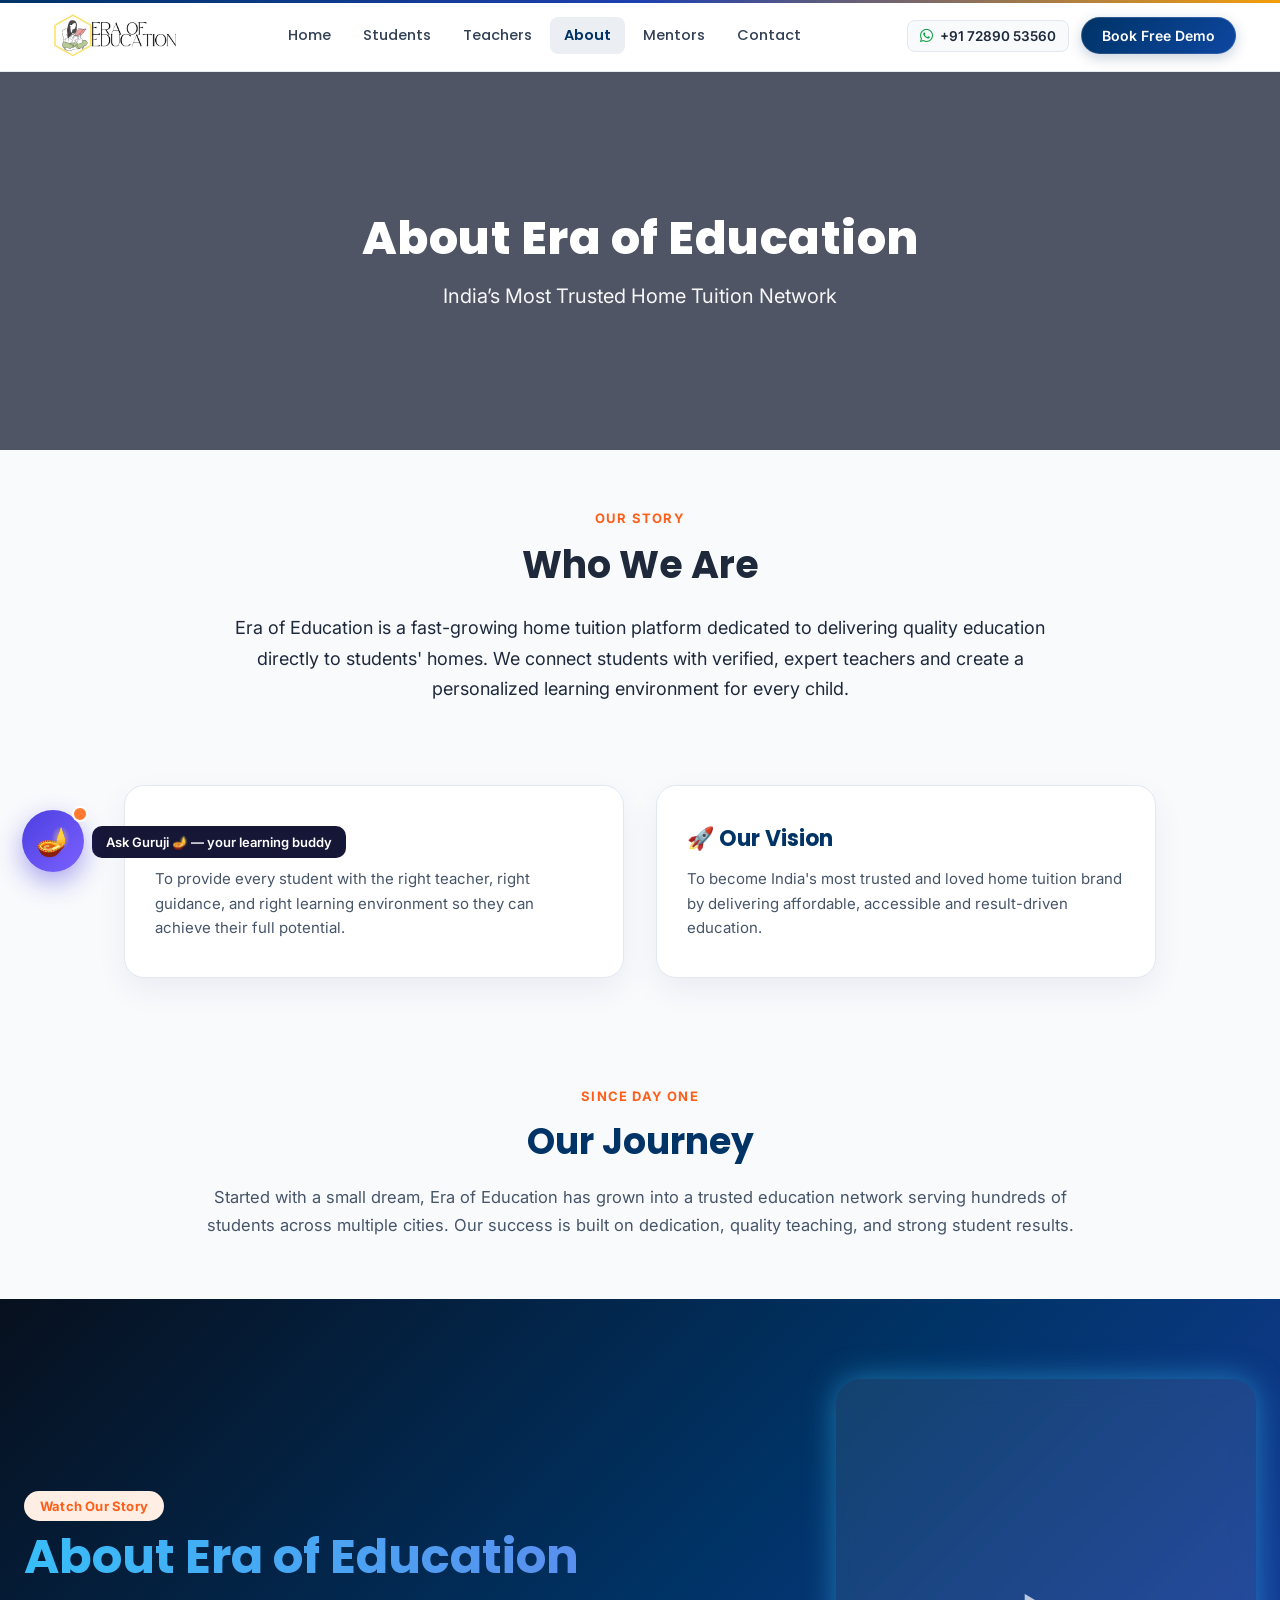
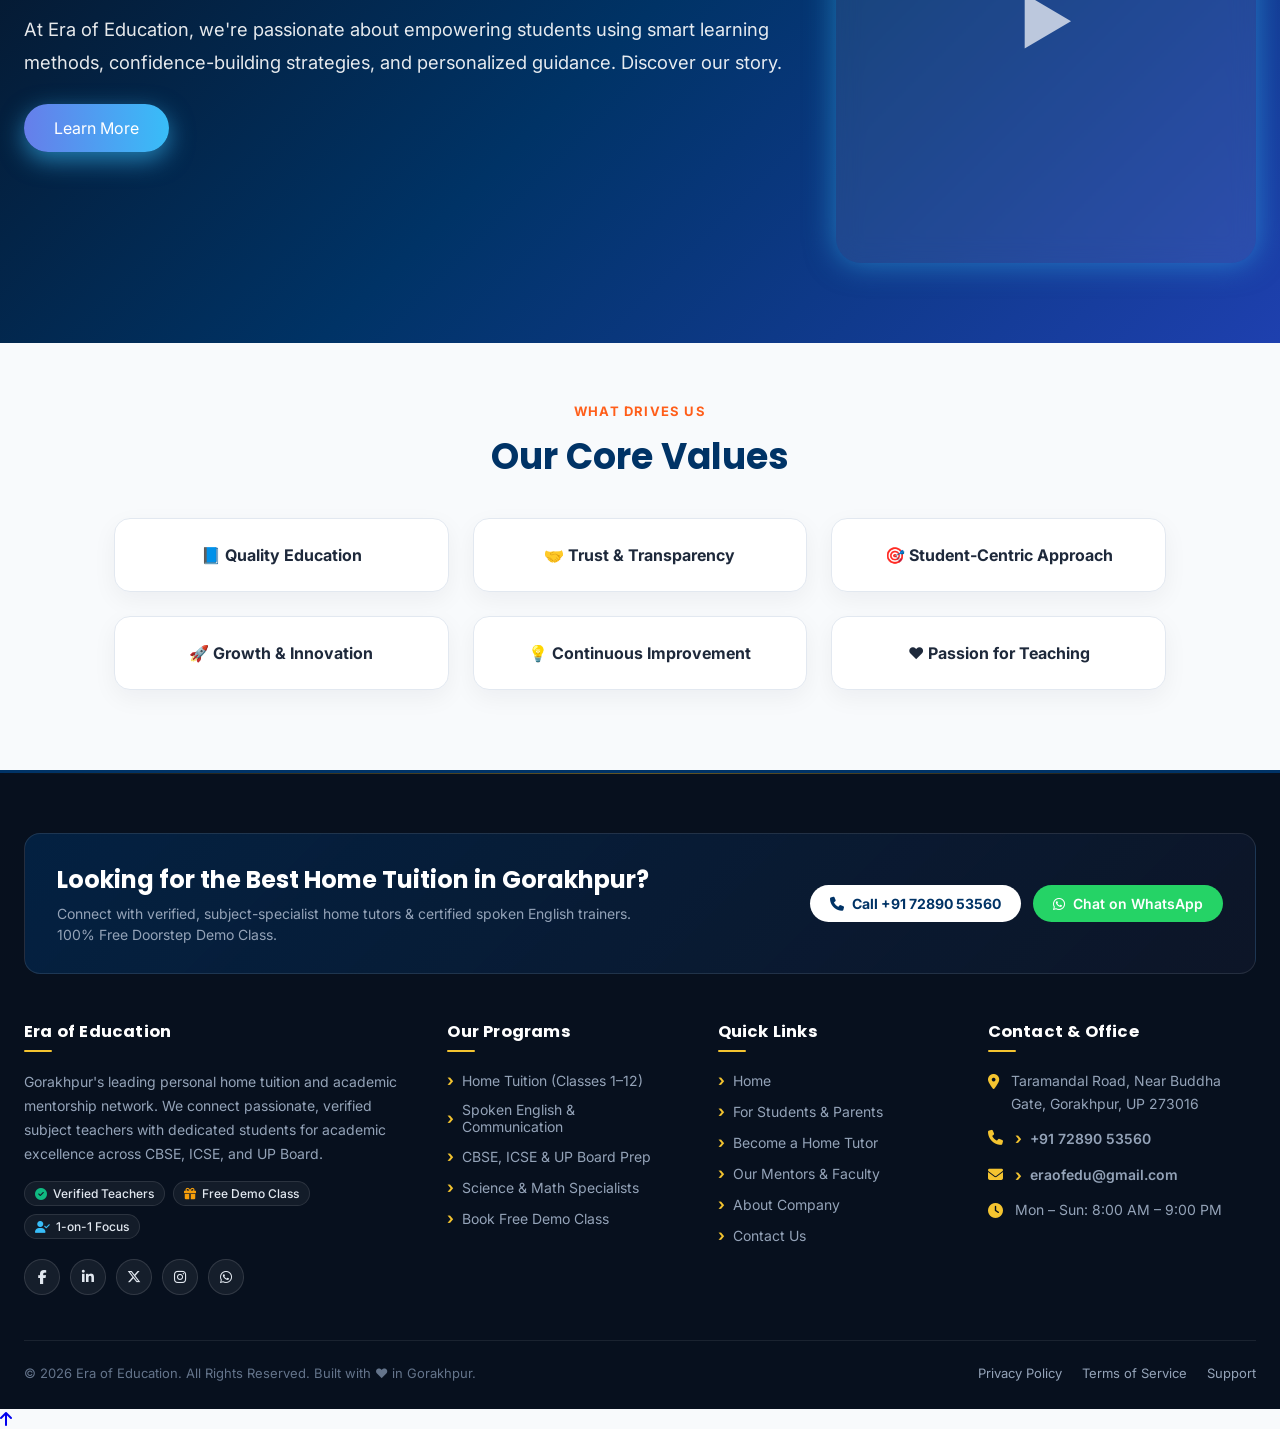
==== about.html @ 9896dee2 "Fix UI cache discrepancy between laptop and phone with version query cache-busters" ====
<!DOCTYPE html>
<html lang="en">
<head>
  <meta charset="UTF-8">
  <meta name="viewport" content="width=device-width, initial-scale=1.0">
  <title>About Us | Best Home Tuition, Spoken English & Mentors in Gorakhpur</title>
  <meta name="description" content="Learn about Era of Education in Gorakhpur. Dedicated to delivering the best 1-on-1 home tuition, certified Spoken English classes, and top academic mentors for CBSE, ICSE & UP Board.">
  <meta name="keywords" content="about era of education, best home tuition gorakhpur, spoken english mentors gorakhpur, akash sahani gorakhpur, best tutors and trainers gorakhpur, academic staff gorakhpur">
  <meta name="author" content="Era of Education">
  <meta name="robots" content="index, follow, max-image-preview:large, max-snippet:-1, max-video-preview:-1">
  <link rel="canonical" href="https://eraofeducation.in/about.html">

  <!-- Geo / Local SEO Tags -->
  <meta name="geo.region" content="IN-UP">
  <meta name="geo.placename" content="Gorakhpur">
  <meta name="geo.position" content="26.7438;83.3988">
  <meta name="ICBM" content="26.7438, 83.3988">

  <!-- Open Graph -->
  <meta property="og:type" content="article">
  <meta property="og:url" content="https://eraofeducation.in/about.html">
  <meta property="og:title" content="About Us | Best Home Tuition & Mentors in Gorakhpur">
  <meta property="og:description" content="Discover our journey, vision and mission to deliver quality home education and Spoken English in Gorakhpur.">
  <meta property="og:image" content="https://eraofeducation.in/images/Logo.PNG">
  <meta property="og:site_name" content="Era of Education">
  <meta property="og:locale" content="en_IN">

  <!-- Twitter Cards -->
  <meta name="twitter:card" content="summary_large_image">
  <meta name="twitter:title" content="About Us | Era of Education Gorakhpur">
  <meta name="twitter:description" content="Discover our journey, vision and mission to deliver quality home education and Spoken English in Gorakhpur.">
  <meta name="twitter:image" content="https://eraofeducation.in/images/Logo.PNG">

  <!-- Favicons for Google Search & All Browsers (Multiple-of-48px standard) -->
  <link rel="icon" type="image/png" sizes="48x48" href="https://eraofeducation.in/images/favicon-48x48.png">
  <link rel="icon" type="image/png" sizes="96x96" href="https://eraofeducation.in/images/favicon-96x96.png">
  <link rel="icon" type="image/png" sizes="144x144" href="https://eraofeducation.in/images/favicon-144x144.png">
  <link rel="icon" type="image/png" sizes="192x192" href="https://eraofeducation.in/images/favicon-192x192.png">
  <link rel="icon" type="image/png" sizes="512x512" href="https://eraofeducation.in/images/favicon-512x512.png">
  <link rel="icon" type="image/png" sizes="32x32" href="https://eraofeducation.in/images/favicon-32x32.png">
  <link rel="icon" type="image/png" sizes="16x16" href="https://eraofeducation.in/images/favicon-16x16.png">
  <link rel="shortcut icon" href="https://eraofeducation.in/favicon.ico">
  <link rel="apple-touch-icon" sizes="180x180" href="https://eraofeducation.in/images/apple-touch-icon.png">
  <link rel="manifest" href="site.webmanifest">

  <!-- Preconnect & Fonts -->
  <link rel="preconnect" href="https://fonts.googleapis.com">
  <link rel="preconnect" href="https://fonts.gstatic.com" crossorigin>
  <link href="https://fonts.googleapis.com/css2?family=Poppins:wght@400;600;700;800&family=Inter:wght@400;500;600;700&display=swap" rel="stylesheet">
  <link rel="stylesheet" href="css/theme.css?v=4.0">
  <link rel="stylesheet" href="css/about.css?v=4.0">
  <link rel="stylesheet" href="css/guruji.css?v=4.0">
  <link rel="stylesheet" href="https://cdnjs.cloudflare.com/ajax/libs/font-awesome/6.5.0/css/all.min.css">

  <!-- JSON-LD Structured Data -->
  <script type="application/ld+json">
  {
    "@context": "https://schema.org",
    "@type": "AboutPage",
    "name": "About Era of Education",
    "url": "https://eraofeducation.in/about.html",
    "description": "Learn about Era of Education, founded by Akash Sahani, providing trusted home tuition services in Gorakhpur.",
    "publisher": {
      "@type": "EducationalOrganization",
      "name": "Era of Education",
      "url": "https://eraofeducation.in/",
      "logo": "https://eraofeducation.in/images/Logo.PNG",
      "telephone": "+91-7289053560",
      "address": {
        "@type": "PostalAddress",
        "streetAddress": "Taramandal Road",
        "addressLocality": "Gorakhpur",
        "addressRegion": "Uttar Pradesh",
        "addressCountry": "IN"
      }
    },
    "breadcrumb": {
      "@type": "BreadcrumbList",
      "itemListElement": [
        {
          "@type": "ListItem",
          "position": 1,
          "name": "Home",
          "item": "https://eraofeducation.in/"
        },
        {
          "@type": "ListItem",
          "position": 2,
          "name": "About Us",
          "item": "https://eraofeducation.in/about.html"
        }
      ]
    }
  }
  </script>
</head>
<body>
<!-- NAVBAR -->
<header class="site-header" id="siteHeader">
  <div class="nav-container">
    <a href="index.html" class="logo" aria-label="Era of Education Home">
      <img src="images/Logo.PNG" alt="Era of Education Logo">
    </a>

    <nav class="nav-links" id="navLinks">
      <a href="index.html">Home</a>
      <a href="student.html">Students</a>
      <a href="teacher.html">Teachers</a>
      <a href="about.html" class="active">About</a>
      <a href="team.html">Mentors</a>
      <a href="contact.html">Contact</a>
      <div class="nav-mobile-action">
        <a href="demo.html" class="nav-mobile-cta">Book Free Demo</a>
        <a href="https://wa.me/917289053560" target="_blank" rel="noopener noreferrer" class="nav-mobile-wa">
          <i class="fa-brands fa-whatsapp"></i> WhatsApp Helpline
        </a>
      </div>
    </nav>

    <div class="nav-actions">
      <a href="https://wa.me/917289053560" target="_blank" rel="noopener noreferrer" class="nav-phone" title="WhatsApp Helpline Gorakhpur">
        <i class="fa-brands fa-whatsapp"></i>
        <span>+91 72890 53560</span>
      </a>
      <a href="demo.html" class="nav-cta">Book Free Demo</a>
      <button class="menu-toggle" id="menuToggle" aria-label="Toggle navigation menu">
        <span></span><span></span><span></span>
      </button>
    </div>
  </div>
</header>

<!-- HERO -->
<section class="about-hero">
  <div class="overlay">
    <h1>About Era of Education</h1>
    <p>India’s Most Trusted Home Tuition Network</p>
  </div>
</section>

<!-- INTRO -->
<section class="intro reveal">
  <span class="eyebrow center" style="display:block;">Our Story</span>
  <h2>Who We Are</h2>
  <p>
    Era of Education is a fast-growing home tuition platform dedicated to delivering
    quality education directly to students' homes. We connect students with verified,
    expert teachers and create a personalized learning environment for every child.
  </p>
</section>


<!-- MISSION VISION -->
<section class="mission-vision reveal">
  <div class="mv-box icon-card">
    <h3>🎯 Our Mission</h3>
    <p>
      To provide every student with the right teacher, right guidance, and right
      learning environment so they can achieve their full potential.
    </p>
  </div>

  <div class="mv-box icon-card reveal-delay-1">
    <h3>🚀 Our Vision</h3>
    <p>
      To become India's most trusted and loved home tuition brand by delivering
      affordable, accessible and result-driven education.
    </p>
  </div>
</section>

<!-- JOURNEY -->
<section class="journey reveal">
  <span class="eyebrow center" style="display:block;">Since Day One</span>
  <h2>Our Journey</h2>
  <p>
    Started with a small dream, Era of Education has grown into a trusted education
    network serving hundreds of students across multiple cities. Our success is built
    on dedication, quality teaching, and strong student results.
  </p>
</section>

<section class="premium-about reveal">
  <div class="premium-container">

    <div class="about-info">
      <span class="pill-badge pill-orange">Watch Our Story</span>
      <h2>About Era of Education</h2>
      <p>
        At Era of Education, we're passionate about empowering students using smart learning
        methods, confidence-building strategies, and personalized guidance. Discover our story.
      </p>
      <a href="contact.html" class="btn-primary" style="display:inline-block;text-decoration:none;text-align:center;">Learn More</a>
    </div>

    <div class="video-card">
      <div class="video-wrapper">
        <iframe 
          src="https://www.instagram.com/reel/DPoYZRxkk4v/embed"
          allowfullscreen 
          loading="lazy">
        </iframe>
      </div>
      <div class="play-overlay">▶</div>
    </div>

  </div>
</section>
<!-- VALUES -->
<section class="values reveal">
  <span class="eyebrow center" style="display:block;">What Drives Us</span>
  <h2>Our Core Values</h2>

  <div class="value-grid">
    <div class="value-card">📘 Quality Education</div>
    <div class="value-card">🤝 Trust & Transparency</div>
    <div class="value-card">🎯 Student-Centric Approach</div>
    <div class="value-card">🚀 Growth & Innovation</div>
    <div class="value-card">💡 Continuous Improvement</div>
    <div class="value-card">❤️ Passion for Teaching</div>
  </div>
</section>

<!-- Modern Executive Footer -->
<footer class="site-footer-modern">
  <div class="footer-container">
    
    <!-- Top Action Banner -->
    <div class="footer-cta-banner">
      <div class="footer-cta-text">
        <h3>Looking for the Best Home Tuition in Gorakhpur?</h3>
        <p>Connect with verified, subject-specialist home tutors & certified spoken English trainers. 100% Free Doorstep Demo Class.</p>
      </div>
      <div class="footer-cta-buttons">
        <a href="tel:+917289053560" class="footer-btn-call"><i class="fa-solid fa-phone"></i> Call +91 72890 53560</a>
        <a href="https://wa.me/917289053560" target="_blank" rel="noopener noreferrer" class="footer-btn-wa"><i class="fa-brands fa-whatsapp"></i> Chat on WhatsApp</a>
      </div>
    </div>

    <!-- 4-Column Main Grid -->
    <div class="footer-main-grid">
      <!-- Col 1: About Era of Education -->
      <div class="footer-col footer-about">
        <h4>Era of Education</h4>
        <p>
          Gorakhpur's leading personal home tuition and academic mentorship network. We connect passionate, verified subject teachers with dedicated students for academic excellence across CBSE, ICSE, and UP Board.
        </p>
        <div class="footer-trust-pills">
          <span class="footer-pill"><i class="fa-solid fa-circle-check" style="color:#10b981;"></i> Verified Teachers</span>
          <span class="footer-pill"><i class="fa-solid fa-gift" style="color:#f59e0b;"></i> Free Demo Class</span>
          <span class="footer-pill"><i class="fa-solid fa-user-check" style="color:#38bdf8;"></i> 1-on-1 Focus</span>
        </div>
        <div class="footer-social-icons">
          <a href="https://facebook.com/eraofeducation" target="_blank" rel="noopener noreferrer" aria-label="Facebook"><i class="fa-brands fa-facebook-f"></i></a>
          <a href="https://linkedin.com/company/eraofeducation" target="_blank" rel="noopener noreferrer" aria-label="LinkedIn"><i class="fa-brands fa-linkedin-in"></i></a>
          <a href="https://twitter.com/eraofedu" target="_blank" rel="noopener noreferrer" aria-label="Twitter"><i class="fa-brands fa-x-twitter"></i></a>
          <a href="https://instagram.com/eraofeducation" target="_blank" rel="noopener noreferrer" aria-label="Instagram"><i class="fa-brands fa-instagram"></i></a>
          <a href="https://wa.me/917289053560" target="_blank" rel="noopener noreferrer" aria-label="WhatsApp"><i class="fa-brands fa-whatsapp"></i></a>
        </div>
      </div>

      <!-- Col 2: Programs & Subjects -->
      <div class="footer-col">
        <h4>Our Programs</h4>
        <ul>
          <li><a href="student.html">Home Tuition (Classes 1–12)</a></li>
          <li><a href="student.html">Spoken English & Communication</a></li>
          <li><a href="student.html">CBSE, ICSE & UP Board Prep</a></li>
          <li><a href="student.html">Science & Math Specialists</a></li>
          <li><a href="demo.html">Book Free Demo Class</a></li>
        </ul>
      </div>

      <!-- Col 3: Quick Navigation -->
      <div class="footer-col">
        <h4>Quick Links</h4>
        <ul>
          <li><a href="index.html">Home</a></li>
          <li><a href="student.html">For Students & Parents</a></li>
          <li><a href="teacher.html">Become a Home Tutor</a></li>
          <li><a href="team.html">Our Mentors & Faculty</a></li>
          <li><a href="about.html">About Company</a></li>
          <li><a href="contact.html">Contact Us</a></li>
        </ul>
      </div>

      <!-- Col 4: Contact & Gorakhpur Presence -->
      <div class="footer-col">
        <h4>Contact & Office</h4>
        <ul class="footer-contact-list">
          <li>
            <i class="fa-solid fa-location-dot"></i>
            <span>Taramandal Road, Near Buddha Gate, Gorakhpur, UP 273016</span>
          </li>
          <li>
            <i class="fa-solid fa-phone"></i>
            <a href="tel:+917289053560">+91 72890 53560</a>
          </li>
          <li>
            <i class="fa-solid fa-envelope"></i>
            <a href="mailto:eraofedu@gmail.com">eraofedu@gmail.com</a>
          </li>
          <li>
            <i class="fa-solid fa-clock"></i>
            <span>Mon – Sun: 8:00 AM – 9:00 PM</span>
          </li>
        </ul>
      </div>
    </div>

    <!-- Bottom Strip -->
    <div class="footer-bottom-strip">
      <div>
        © 2026 Era of Education. All Rights Reserved. Built with ❤️ in Gorakhpur.
      </div>
      <div>
        <a href="about.html">Privacy Policy</a>
        <a href="about.html">Terms of Service</a>
        <a href="contact.html">Support</a>
      </div>
    </div>

  </div>
</footer>

<!-- Back to Top Button -->
<a href="#" class="back-to-top">
  <i class="fa-solid fa-arrow-up"></i>
</a>
<script src="js/script.js?v=4.0"></script>
<script src="js/guruji.js?v=4.0"></script>

</body>
</html>
---- css/theme.css ----
/* ================================================================
   ERA OF EDUCATION — THEME.CSS
   Shared design system (Vedantu-inspired): colorful, animated,
   modern. Loaded on every page alongside the page's own CSS.
   ================================================================ */

@import url('https://fonts.googleapis.com/css2?family=Poppins:wght@500;600;700;800&family=Inter:wght@400;500;600;700&display=swap');

:root{
  /* ---- Color tokens ---- */
  --indigo-900:#1B1464;
  --indigo-700:#2C1F8C;
  --indigo-600:#4C3FE0;
  --purple-500:#7B61FF;
  --orange-500:#FF7A30;
  --orange-600:#FF5E1A;
  --teal-500:#14C8A0;
  --yellow-400:#FFC93C;
  --bg-light:#F6F7FD;
  --bg-card:#FFFFFF;
  --text-dark:#161636;
  --text-mute:#5C5C7A;
  --white:#FFFFFF;

  --grad-primary:linear-gradient(135deg,var(--indigo-600),var(--purple-500));
  --grad-cta:linear-gradient(135deg,var(--orange-500),var(--orange-600));
  --grad-hero:linear-gradient(120deg,var(--indigo-900) 0%,var(--indigo-600) 55%,var(--purple-500) 100%);

  --shadow-soft:0 10px 30px rgba(27,20,100,0.10);
  --shadow-card:0 14px 34px rgba(27,20,100,0.14);
  --radius-lg:22px;
  --radius-md:14px;
  --radius-pill:999px;
}

html {
  scroll-behavior: smooth;
  -webkit-text-size-adjust: 100%;
}
html, body {
  max-width: 100%;
  overflow-x: hidden;
}
* { box-sizing: border-box; }
body {
  font-family: 'Inter', Arial, sans-serif;
  color: var(--text-dark);
  margin: 0;
  padding: 0;
}
img {
  max-width: 100%;
  height: auto;
}
h1,h2,h3,h4,.font-display{font-family:'Poppins',Arial,sans-serif;}

/* ================= HEADER / LUXURY NAVBAR ================= */
/* ================= HEADER / LUXURY NAVBAR ================= */
.site-header {
  position: sticky;
  top: 0;
  z-index: 1000;
  width: 100%;
  height: 72px;
  background: rgba(255, 255, 255, 0.97);
  backdrop-filter: blur(14px);
  -webkit-backdrop-filter: blur(14px);
  border-bottom: 1px solid rgba(226, 232, 240, 0.9);
  box-shadow: 0 2px 10px rgba(15, 23, 42, 0.04);
  transition: box-shadow 0.25s ease, background 0.25s ease;
}

/* Subtle signature top accent brand bar (Navy to Royal Blue to Golden Amber) */
.site-header::before {
  content: "";
  position: absolute;
  top: 0;
  left: 0;
  right: 0;
  height: 3px;
  background: linear-gradient(90deg, #003366 0%, #1e40af 50%, #f59e0b 100%);
  z-index: 10;
}

.site-header.scrolled {
  background: #ffffff;
  box-shadow: 0 4px 20px -2px rgba(15, 23, 42, 0.08);
}

.nav-container {
  max-width: 1240px;
  margin: 0 auto;
  height: 100%;
  display: flex;
  align-items: center;
  justify-content: space-between;
  padding: 0 24px;
  position: relative;
}

/* Brand Logo */
.nav-container .logo {
  display: flex;
  align-items: center;
  text-decoration: none;
  transition: transform 0.2s ease;
}
.nav-container .logo:hover {
  transform: scale(1.02);
}
.nav-container .logo img {
  height: 46px;
  max-height: 46px;
  width: auto;
  display: block;
  object-fit: contain;
}

/* Desktop Nav Links - Clean, Crisp Typography */
.nav-links {
  display: flex;
  align-items: center;
  gap: 4px;
  list-style: none;
  margin: 0;
  padding: 0;
  background: transparent;
  border: none;
}

.nav-links a {
  position: relative;
  text-decoration: none;
  color: #334155;
  font-family: 'Poppins', sans-serif;
  font-weight: 500;
  font-size: 14.5px;
  padding: 8px 14px;
  border-radius: 8px;
  display: inline-flex;
  align-items: center;
  transition: all 0.2s ease;
  white-space: nowrap;
  margin-left: 0 !important;
}

.nav-links a:hover {
  color: #003366;
  background: rgba(0, 51, 102, 0.05);
}

.nav-links a.active {
  color: #003366;
  font-weight: 600;
  background: rgba(0, 51, 102, 0.08);
}

/* Right Nav Actions */
.nav-actions {
  display: flex;
  align-items: center;
  gap: 12px;
}

/* Clean Phone Helpline Link */
.nav-phone {
  display: inline-flex;
  align-items: center;
  gap: 7px;
  background: #f8fafc;
  color: #1e293b;
  border: 1px solid #e2e8f0;
  border-radius: 8px;
  padding: 7px 12px;
  font-size: 13.5px;
  font-weight: 600;
  text-decoration: none;
  transition: all 0.2s ease;
}
.nav-phone i {
  font-size: 15px;
  color: #16a34a;
}
.nav-phone:hover {
  background: #f1f5f9;
  border-color: #cbd5e1;
  color: #003366;
}

/* High-Converting Brand CTA Button */
.nav-cta {
  background: linear-gradient(135deg, #003366 0%, #0d47a1 100%) !important;
  color: #ffffff !important;
  padding: 9px 20px !important;
  border-radius: 50px !important;
  font-weight: 600 !important;
  font-size: 14px !important;
  text-decoration: none !important;
  display: inline-flex !important;
  align-items: center !important;
  justify-content: center !important;
  border: 1px solid rgba(255, 255, 255, 0.15) !important;
  box-shadow: 0 4px 14px rgba(0, 51, 102, 0.22) !important;
  white-space: nowrap !important;
  transition: all 0.25s ease !important;
}
.nav-cta:hover {
  transform: translateY(-1.5px) !important;
  box-shadow: 0 6px 20px rgba(0, 51, 102, 0.32) !important;
  background: linear-gradient(135deg, #002244 0%, #003366 100%) !important;
}

/* Mobile Toggle Hamburger */
.menu-toggle {
  display: none;
  flex-direction: column;
  justify-content: center;
  align-items: center;
  gap: 5px;
  width: 40px;
  height: 40px;
  background: #f8fafc;
  border: 1px solid #e2e8f0;
  border-radius: 8px;
  cursor: pointer;
  padding: 0;
  transition: all 0.2s ease;
}
.menu-toggle:hover {
  background: #f1f5f9;
}
.menu-toggle span {
  width: 20px;
  height: 2px;
  border-radius: 2px;
  background: #1e293b;
  transition: transform 0.25s ease, opacity 0.25s ease;
}
.menu-toggle.open span:nth-child(1) {
  transform: translateY(7px) rotate(45deg);
  background: #003366;
}
.menu-toggle.open span:nth-child(2) {
  opacity: 0;
}
.menu-toggle.open span:nth-child(3) {
  transform: translateY(-7px) rotate(-45deg);
  background: #003366;
}

.nav-mobile-action {
  display: none !important;
}

/* Laptop Refinement: 981px - 1180px */
@media (max-width: 1180px) {
  .nav-container {
    padding: 0 16px;
  }
  .nav-links a {
    padding: 7px 10px;
    font-size: 13.5px;
  }
  .nav-phone span {
    display: none;
  }
  .nav-phone {
    padding: 7px 10px;
  }
  .nav-cta {
    padding: 8px 16px !important;
    font-size: 13.5px !important;
  }
}

/* Breakpoint 980px: Mobile Navigation Drawer */
@media (max-width: 980px) {
  .menu-toggle {
    display: flex;
  }

  .nav-phone {
    display: none;
  }

  .nav-links {
    display: none;
    position: absolute;
    top: 100%;
    left: 0;
    right: 0;
    width: 100%;
    background: #ffffff;
    border-bottom: 2px solid #e2e8f0;
    box-shadow: 0 16px 36px -4px rgba(15, 23, 42, 0.16);
    flex-direction: column;
    align-items: stretch;
    padding: 14px 20px 22px;
    gap: 4px;
    z-index: 1000;
  }

  .nav-links.open {
    display: flex;
    animation: navSlideDown 0.22s ease-out forwards;
  }

  .nav-links a {
    width: 100%;
    padding: 12px 16px;
    font-size: 15.5px;
    border-radius: 8px;
    justify-content: flex-start;
  }

  .nav-links a:hover,
  .nav-links a.active {
    background: #f1f5f9;
  }

  .nav-mobile-action {
    display: flex !important;
    flex-direction: column;
    gap: 10px;
    margin-top: 10px;
    padding-top: 14px;
    border-top: 1px solid #e2e8f0;
  }

  .nav-mobile-cta {
    background: linear-gradient(135deg, #003366 0%, #0d47a1 100%);
    color: #ffffff !important;
    padding: 12px 18px;
    border-radius: 10px;
    text-align: center;
    font-weight: 600;
    font-size: 14.5px;
    text-decoration: none;
    display: flex;
    align-items: center;
    justify-content: center;
    gap: 8px;
  }

  .nav-mobile-wa {
    background: #ecfdf5;
    color: #047857 !important;
    border: 1px solid #a7f3d0;
    padding: 12px 18px;
    border-radius: 10px;
    text-align: center;
    font-weight: 600;
    font-size: 14.5px;
    text-decoration: none;
    display: flex;
    align-items: center;
    justify-content: center;
    gap: 8px;
  }
}

@keyframes navSlideDown {
  from {
    opacity: 0;
    transform: translateY(-8px);
  }
  to {
    opacity: 1;
    transform: translateY(0);
  }
}

@media (max-width: 480px) {
  .site-header {
    height: 64px;
  }
  .nav-container {
    padding: 0 16px;
  }
  .nav-container .logo img {
    height: 38px;
  }
  .nav-cta {
    padding: 8px 14px !important;
    font-size: 13px !important;
  }
}

/* ================= BADGES (signature element) ================= */
.pill-badge{
  display:inline-flex; align-items:center; gap:6px;
  padding:7px 16px; border-radius:var(--radius-pill);
  font-size:13px; font-weight:700; letter-spacing:.2px;
  animation:popIn .5s ease both;
}
.pill-orange{ background:#FFEEE3; color:var(--orange-600); }
.pill-teal{ background:#E2FAF3; color:#0C9A7B; }
.pill-purple{ background:#EFEBFF; color:var(--indigo-600); }
.pill-yellow{ background:#FFF6DC; color:#A8780C; }

@keyframes popIn{ from{opacity:0; transform:scale(.85) translateY(6px);} to{opacity:1; transform:scale(1) translateY(0);} }

/* ================= BUTTONS ================= */
.btn-gradient{
  display:inline-block; padding:15px 32px;
  background:var(--grad-cta); color:#fff;
  border:none; border-radius:var(--radius-pill);
  font-weight:700; font-size:16px; text-decoration:none;
  cursor:pointer; box-shadow:0 10px 24px rgba(255,94,26,0.35);
  transition:transform .25s ease, box-shadow .25s ease;
}
.btn-gradient:hover{ transform:translateY(-3px); box-shadow:0 16px 32px rgba(255,94,26,0.45); }

.btn-outline{
  display:inline-block; padding:14px 30px;
  background:transparent; color:#fff;
  border:2px solid rgba(255,255,255,0.7); border-radius:var(--radius-pill);
  font-weight:700; font-size:16px; text-decoration:none;
  transition:background .25s ease, transform .25s ease;
}
.btn-outline:hover{ background:rgba(255,255,255,0.15); transform:translateY(-3px); }

/* ================= REVEAL ANIMATIONS ================= */
.reveal{ opacity:0; transform:translateY(28px); transition:opacity .7s ease, transform .7s ease; }
.reveal.show{ opacity:1; transform:translateY(0); }
.reveal-delay-1.show{ transition-delay:.1s; }
.reveal-delay-2.show{ transition-delay:.2s; }
.reveal-delay-3.show{ transition-delay:.3s; }
.reveal-delay-4.show{ transition-delay:.4s; }

@keyframes floaty{ 0%,100%{ transform:translateY(0);} 50%{ transform:translateY(-12px);} }
.float{ animation:floaty 4s ease-in-out infinite; }

@keyframes blobPulse{ 0%,100%{ transform:scale(1);} 50%{ transform:scale(1.08);} }

/* ================= ICON CARDS / STAT CARDS (shared components) ================= */
.icon-card{
  background:#fff; border-radius:var(--radius-lg);
  padding:28px 24px; box-shadow:var(--shadow-soft);
  transition:transform .3s ease, box-shadow .3s ease;
  border:1px solid rgba(27,20,100,0.05);
}
.icon-card:hover{ transform:translateY(-8px); box-shadow:var(--shadow-card); }
.icon-card .icon-circle{
  width:54px; height:54px; border-radius:16px;
  display:flex; align-items:center; justify-content:center;
  font-size:24px; margin-bottom:16px;
}
.icon-card h3{ font-size:18px; margin:0 0 8px; color:var(--text-dark); }
.icon-card p{ font-size:14.5px; color:var(--text-mute); line-height:1.6; margin:0; }

.stat-card{
  text-align:center; padding:20px 10px; border-radius:var(--radius-md);
  background:#fff; box-shadow:var(--shadow-soft);
}
.stat-card .stat-num{
  font-family:'Poppins',sans-serif; font-weight:800; font-size:32px;
  background:var(--grad-primary); -webkit-background-clip:text; background-clip:text; color:transparent;
}
.stat-card .stat-label{ font-size:13.5px; color:var(--text-mute); font-weight:600; margin-top:4px; }

/* ================= STEP TIMELINE (How it works) ================= */
.steps-row{ display:flex; gap:24px; flex-wrap:wrap; justify-content:center; }
.step-card{
  flex:1; min-width:220px; max-width:270px;
  background:#fff; border-radius:var(--radius-lg);
  padding:30px 22px; text-align:center;
  box-shadow:var(--shadow-soft); position:relative;
  transition:transform .3s ease;
}
.step-card:hover{ transform:translateY(-6px); }
.step-num{
  width:42px; height:42px; border-radius:50%;
  background:var(--grad-primary); color:#fff;
  font-family:'Poppins',sans-serif; font-weight:700;
  display:flex; align-items:center; justify-content:center;
  margin:0 auto 16px; font-size:17px;
}
.step-card h4{ font-size:16.5px; margin:0 0 8px; }
.step-card p{ font-size:13.5px; color:var(--text-mute); margin:0; line-height:1.6; }

/* ================= TESTIMONIAL CARDS ================= */
.tcard{
  background:#fff; border-radius:var(--radius-lg);
  padding:26px 24px; box-shadow:var(--shadow-soft);
  min-width:260px;
}
.tcard .stars{ color:var(--yellow-400); font-size:14px; margin-bottom:10px; }
.tcard p{ font-size:14.5px; color:var(--text-dark); line-height:1.7; margin:0 0 14px; }
.tcard .who{ font-weight:700; font-size:13.5px; color:var(--indigo-600); }

/* ================= SECTION HELPERS ================= */
.eyebrow{
  display:inline-block; font-size:13px; font-weight:700;
  color:var(--orange-600); letter-spacing:1.2px; text-transform:uppercase;
  margin-bottom:10px;
}
.section-pad{ padding:80px 24px; }
.container-xl{ max-width:1240px; margin:0 auto; }
.center{ text-align:center; }

.back-to-top{ z-index:500; }

/* ================= STATS GRID ================= */
.stats-grid{ display:grid; grid-template-columns:repeat(4,1fr); gap:18px; }
@media (max-width:700px){
  .stats-grid{ grid-template-columns:repeat(2,1fr); }
}

/* Temporary blur utility for images (removed by default for clarity) */
.blur-now{ filter: none; transition:filter .25s ease; }



/* ================= DEMO BOOKING MODAL ================= */
.demo-modal {
  position: fixed;
  top: 0;
  left: 0;
  right: 0;
  bottom: 0;
  display: flex;
  align-items: center;
  justify-content: center;
  z-index: 9999;
  opacity: 0;
  visibility: hidden;
  transition: opacity 0.25s ease, visibility 0.25s ease;
}
.demo-modal.show {
  opacity: 1;
  visibility: visible;
}
.demo-modal-backdrop {
  position: absolute;
  inset: 0;
  background: rgba(15, 23, 42, 0.72);
  backdrop-filter: blur(8px);
  -webkit-backdrop-filter: blur(8px);
}
.demo-modal-dialog {
  position: relative;
  width: 92%;
  max-width: 520px;
  max-height: 90vh;
  overflow-y: auto;
  background: #ffffff;
  border-radius: 24px;
  padding: 32px 28px 28px;
  box-shadow: 0 25px 60px -15px rgba(30, 27, 75, 0.4), 0 0 0 1px rgba(255, 255, 255, 0.8) inset;
  z-index: 2;
  transform: scale(0.94) translateY(12px);
  transition: transform 0.3s cubic-bezier(0.16, 1, 0.3, 1);
}
.demo-modal.show .demo-modal-dialog {
  transform: scale(1) translateY(0);
}
.demo-modal-header {
  margin-bottom: 20px;
  text-align: center;
}
.demo-modal-header h3 {
  margin: 8px 0 6px;
  font-size: 22px;
  font-weight: 700;
  color: var(--indigo-900);
}
.demo-modal-header p {
  margin: 0;
  color: var(--text-mute);
  font-size: 13.5px;
  line-height: 1.5;
}
.demo-modal-close {
  position: absolute;
  right: 18px;
  top: 18px;
  width: 36px;
  height: 36px;
  display: flex;
  align-items: center;
  justify-content: center;
  background: #f1f5f9;
  border: none;
  border-radius: 50%;
  font-size: 16px;
  cursor: pointer;
  color: #64748b;
  transition: all 0.2s ease;
}
.demo-modal-close:hover {
  background: #e2e8f0;
  color: #0f172a;
  transform: rotate(90deg);
}
.demo-modal form {
  display: flex;
  flex-direction: column;
  gap: 14px;
}
.demo-modal-actions {
  display: flex;
  gap: 12px;
  margin-top: 10px;
}
.demo-modal-actions button {
  flex: 1;
  padding: 13px 18px;
  border-radius: 12px;
  font-family: inherit;
  font-size: 14.5px;
  font-weight: 600;
  cursor: pointer;
  transition: all 0.2s ease;
  border: none;
}
.modal-btn-cancel {
  background: #f1f5f9;
  color: #475569;
}
.modal-btn-cancel:hover {
  background: #e2e8f0;
  color: #0f172a;
}
.modal-btn-submit {
  background: linear-gradient(135deg, #4338CA 0%, #6366F1 50%, #06B6D4 100%);
  color: #ffffff;
  box-shadow: 0 4px 15px rgba(99, 102, 241, 0.35);
  display: flex;
  align-items: center;
  justify-content: center;
  gap: 8px;
}
.modal-btn-submit:hover {
  transform: translateY(-2px);
  box-shadow: 0 8px 24px rgba(99, 102, 241, 0.45);
}

@media (max-width:700px){
  body{ font-size:15px; }
  .hero-text h1{ font-size:26px; }
}

/* ================= FAQ SECTION (SEO & User Experience) ================= */
.faq-section {
  padding: 70px 20px;
  background: #f8fbff;
}
.faq-container {
  max-width: 860px;
  margin: 0 auto;
}
.faq-header {
  text-align: center;
  margin-bottom: 40px;
}
.faq-header h2 {
  font-size: 32px;
  color: var(--indigo-900);
  margin: 8px 0;
}
.faq-header p {
  color: var(--text-mute);
  font-size: 16px;
  margin: 0;
}
.faq-list {
  display: flex;
  flex-direction: column;
  gap: 14px;
}
.faq-item {
  background: #ffffff;
  border-radius: var(--radius-md);
  border: 1px solid rgba(27, 20, 100, 0.08);
  box-shadow: 0 4px 15px rgba(27, 20, 100, 0.04);
  overflow: hidden;
  transition: box-shadow .25s ease, border-color .25s ease;
}
.faq-item:hover {
  box-shadow: 0 8px 24px rgba(27, 20, 100, 0.08);
  border-color: rgba(76, 63, 224, 0.25);
}
.faq-question {
  width: 100%;
  padding: 18px 22px;
  background: none;
  border: none;
  text-align: left;
  font-size: 16.5px;
  font-weight: 700;
  color: var(--text-dark);
  display: flex;
  justify-content: space-between;
  align-items: center;
  cursor: pointer;
  font-family: 'Poppins', Arial, sans-serif;
  gap: 16px;
  min-height: 48px;
}
.faq-icon {
  font-size: 18px;
  color: var(--indigo-600);
  transition: transform .3s ease;
  flex-shrink: 0;
}
.faq-item.active .faq-icon {
  transform: rotate(180deg);
}
.faq-answer {
  max-height: 0;
  overflow: hidden;
  transition: max-height .35s ease, padding .35s ease;
  padding: 0 22px;
  color: var(--text-mute);
  font-size: 15px;
  line-height: 1.75;
}
.faq-item.active .faq-answer {
  max-height: 350px;
  padding: 0 22px 20px;
}

/* ================= MOBILE FOOTER & RESPONSIVENESS ================= */
@media (max-width: 768px) {

  .faq-header h2 {
    font-size: 26px;
  }
  .faq-question {
    font-size: 15px;
    padding: 16px 18px;
  }
  .faq-answer {
    font-size: 14px;
    padding: 0 18px;
  }
  .faq-item.active .faq-answer {
    padding: 0 18px 16px;
  }
}

/* ================= LOCAL SEO COVERAGE SECTION ================= */
.local-coverage-section {
  padding: 65px 20px;
  background: #ffffff;
}
.locality-grid {
  display: grid;
  grid-template-columns: repeat(auto-fill, minmax(175px, 1fr));
  gap: 14px;
  max-width: 1100px;
  margin: 0 auto;
}
.locality-card {
  background: #f8fbff;
  border: 1px solid rgba(27, 20, 100, 0.08);
  border-radius: 12px;
  padding: 14px 16px;
  display: flex;
  align-items: center;
  gap: 10px;
  font-size: 14.5px;
  color: var(--text-dark);
  box-shadow: 0 2px 8px rgba(27, 20, 100, 0.03);
  transition: transform .25s ease, box-shadow .25s ease, border-color .25s ease;
}
.locality-card:hover {
  transform: translateY(-3px);
  box-shadow: 0 8px 20px rgba(27, 20, 100, 0.08);
  border-color: var(--indigo-600);
}
.locality-card span {
  font-size: 18px;
}
@media (max-width: 600px) {
  .locality-grid {
    grid-template-columns: repeat(2, 1fr);
    gap: 10px;
  }
  .locality-card {
    padding: 12px 14px;
    font-size: 13.5px;
  }
}

/* ================================================================
   LUXURY DESIGN SYSTEM & FORM STYLES
   Ultra-modern, premium, high-converting forms & footer
   ================================================================ */

/* ---- Modern Color Tokens & Glows ---- */
:root {
  --lux-indigo-deep: #120D42;
  --lux-indigo: #1E1656;
  --lux-primary: #5B44E8;
  --lux-primary-hover: #4A33D4;
  --lux-accent-orange: #FF6B35;
  --lux-accent-coral: #FF4D12;
  --lux-teal: #10B981;
  --lux-bg-light: #F8F9FE;
  --lux-card-bg: #FFFFFF;
  --lux-card-border: rgba(91, 68, 232, 0.09);
  --lux-input-border: #E2E4F0;
  --lux-input-bg: #FAFAFD;
  --lux-text-primary: #151828;
  --lux-text-secondary: #585C7B;
  --lux-text-muted: #8E92BC;
  --lux-shadow-sm: 0 4px 14px rgba(27, 20, 100, 0.05);
  --lux-shadow-md: 0 12px 32px rgba(27, 20, 100, 0.08);
  --lux-shadow-lg: 0 24px 60px -12px rgba(27, 20, 100, 0.14), 0 0 1px 1px rgba(27, 20, 100, 0.04);
  --lux-shadow-cta: 0 12px 28px rgba(255, 77, 18, 0.32);
}

/* ================= LUXURY FORM CARD ================= */
.luxury-form-card {
  background: var(--lux-card-bg);
  border-radius: 24px;
  box-shadow: var(--lux-shadow-lg);
  border: 1px solid var(--lux-card-border);
  overflow: hidden;
  max-width: 680px;
  width: 100%;
  margin: 0 auto;
  position: relative;
  transition: transform 0.3s ease, box-shadow 0.3s ease;
}

.luxury-form-card:hover {
  box-shadow: 0 30px 70px -15px rgba(27, 20, 100, 0.18), 0 0 1px 1px rgba(27, 20, 100, 0.06);
}

/* Header with subtle luxury gradient & pill badge */
.luxury-form-header {
  background: linear-gradient(135deg, #181156 0%, #2A1D7A 45%, #4C3FE0 100%);
  color: #ffffff;
  padding: 34px 32px 30px;
  text-align: center;
  position: relative;
  overflow: hidden;
}

.luxury-form-header::before {
  content: "";
  position: absolute;
  top: -40px;
  right: -40px;
  width: 180px;
  height: 180px;
  border-radius: 50%;
  background: radial-gradient(circle, rgba(255, 107, 53, 0.25) 0%, transparent 70%);
  pointer-events: none;
}

.luxury-form-header::after {
  content: "";
  position: absolute;
  bottom: -50px;
  left: -30px;
  width: 160px;
  height: 160px;
  border-radius: 50%;
  background: radial-gradient(circle, rgba(123, 97, 255, 0.35) 0%, transparent 70%);
  pointer-events: none;
}

.luxury-badge {
  display: inline-flex;
  align-items: center;
  gap: 8px;
  padding: 6px 16px;
  background: rgba(255, 255, 255, 0.14);
  backdrop-filter: blur(8px);
  -webkit-backdrop-filter: blur(8px);
  border: 1px solid rgba(255, 255, 255, 0.22);
  border-radius: 999px;
  color: #FFF275;
  font-size: 12.5px;
  font-weight: 700;
  letter-spacing: 0.3px;
  margin-bottom: 12px;
}

.luxury-form-header h2,
.luxury-form-header h3 {
  margin: 0 0 8px;
  font-size: clamp(22px, 3.5vw, 27px);
  font-family: 'Poppins', sans-serif;
  font-weight: 700;
  letter-spacing: -0.3px;
  color: #ffffff;
  position: relative;
  z-index: 1;
}

.luxury-form-header p {
  margin: 0;
  font-size: 14px;
  color: rgba(255, 255, 255, 0.88);
  line-height: 1.5;
  position: relative;
  z-index: 1;
}

/* Form Body & Inputs */
.luxury-form-body {
  padding: 32px 32px 36px;
}

.form-grid-2 {
  display: grid;
  grid-template-columns: 1fr 1fr;
  gap: 16px;
}

.luxury-field {
  margin-bottom: 18px;
  text-align: left;
}

.luxury-field label {
  display: flex;
  align-items: center;
  justify-content: space-between;
  font-size: 13px;
  font-weight: 700;
  color: var(--lux-text-primary);
  margin-bottom: 7px;
  letter-spacing: 0.1px;
}

.luxury-field label .req {
  color: var(--lux-accent-coral);
  margin-left: 3px;
}

.luxury-field label .hint {
  font-size: 11.5px;
  font-weight: 500;
  color: var(--lux-text-muted);
}

.luxury-input-wrap {
  position: relative;
  display: flex;
  align-items: center;
}

.luxury-input-wrap .field-icon {
  position: absolute;
  left: 16px;
  color: #7B61FF;
  font-size: 15px;
  pointer-events: none;
  transition: color 0.25s ease, transform 0.25s ease;
  z-index: 2;
}

.luxury-input-wrap input,
.luxury-input-wrap select,
.luxury-input-wrap textarea {
  width: 100%;
  padding: 13.5px 16px 13.5px 44px;
  border-radius: 12px;
  border: 1.5px solid var(--lux-input-border);
  background: var(--lux-input-bg);
  font-size: 14.5px;
  font-family: 'Inter', sans-serif;
  color: var(--lux-text-primary);
  outline: none;
  box-sizing: border-box;
  transition: border-color 0.2s ease, background 0.2s ease, box-shadow 0.2s ease;
}

.luxury-input-wrap input::placeholder,
.luxury-input-wrap textarea::placeholder {
  color: #9DA3BC;
  font-weight: 400;
}

.luxury-input-wrap input:hover,
.luxury-input-wrap select:hover,
.luxury-input-wrap textarea:hover {
  border-color: #CBD0E8;
  background: #ffffff;
}

.luxury-input-wrap input:focus,
.luxury-input-wrap select:focus,
.luxury-input-wrap textarea:focus {
  border-color: var(--lux-primary);
  background: #ffffff;
  box-shadow: 0 0 0 4px rgba(91, 68, 232, 0.13);
}

.luxury-input-wrap input:focus + .field-icon,
.luxury-input-wrap textarea:focus + .field-icon {
  color: var(--lux-primary);
  transform: scale(1.1);
}

/* Submit Button with Shimmer */
.luxury-submit-btn {
  width: 100%;
  padding: 15px 24px;
  border: none;
  border-radius: 999px;
  background: linear-gradient(135deg, #FF6B35 0%, #FF4D12 100%);
  color: #ffffff;
  font-size: 15.5px;
  font-weight: 800;
  font-family: 'Poppins', sans-serif;
  letter-spacing: 0.3px;
  cursor: pointer;
  display: flex;
  align-items: center;
  justify-content: center;
  gap: 10px;
  box-shadow: var(--lux-shadow-cta);
  position: relative;
  overflow: hidden;
  transition: transform 0.25s cubic-bezier(0.16, 1, 0.3, 1), box-shadow 0.25s ease;
  margin-top: 8px;
}

.luxury-submit-btn i {
  font-size: 18px;
}

.luxury-submit-btn::after {
  content: "";
  position: absolute;
  top: -50%;
  left: -60%;
  width: 50%;
  height: 200%;
  background: linear-gradient(90deg, transparent, rgba(255, 255, 255, 0.32), transparent);
  transform: rotate(25deg);
  animation: luxBtnShimmer 4s infinite ease-in-out;
}

@keyframes luxBtnShimmer {
  0%, 75% { left: -60%; }
  100% { left: 140%; }
}

.luxury-submit-btn:hover {
  transform: translateY(-2.5px);
  box-shadow: 0 16px 36px rgba(255, 77, 18, 0.45);
}

.luxury-submit-btn:active {
  transform: translateY(0);
}

/* Trust Signals Below Submit */
.form-trust-badges {
  display: flex;
  align-items: center;
  justify-content: center;
  gap: 16px;
  flex-wrap: wrap;
  margin-top: 16px;
  padding-top: 14px;
  border-top: 1px solid #ECEEF6;
}

.trust-item {
  display: inline-flex;
  align-items: center;
  gap: 6px;
  font-size: 12px;
  font-weight: 600;
  color: var(--lux-text-secondary);
}

.trust-item i {
  color: #10B981;
  font-size: 13px;
}

/* Success Card */
.luxury-success-box {
  display: none;
  text-align: center;
  padding: 44px 24px;
  animation: fadeInSuccess 0.4s ease forwards;
}

@keyframes fadeInSuccess {
  from { opacity: 0; transform: scale(0.96); }
  to { opacity: 1; transform: scale(1); }
}

.success-check-ring {
  width: 76px;
  height: 76px;
  border-radius: 50%;
  background: #E8FBF4;
  color: #10B981;
  display: flex;
  align-items: center;
  justify-content: center;
  font-size: 36px;
  margin: 0 auto 20px;
  box-shadow: 0 8px 24px rgba(16, 185, 129, 0.22);
}

.luxury-success-box h2 {
  font-size: 24px;
  font-weight: 700;
  color: var(--lux-text-primary);
  margin: 0 0 10px;
}

.luxury-success-box p {
  color: var(--lux-text-secondary);
  font-size: 14.5px;
  line-height: 1.6;
  max-width: 420px;
  margin: 0 auto 22px;
}

.success-action-btns {
  display: flex;
  gap: 12px;
  justify-content: center;
  flex-wrap: wrap;
}

.btn-open-wa {
  display: inline-flex;
  align-items: center;
  gap: 8px;
  background: #25D366;
  color: #ffffff;
  padding: 12px 22px;
  border-radius: 999px;
  font-weight: 700;
  font-size: 14.5px;
  text-decoration: none;
  border: none;
  cursor: pointer;
  box-shadow: 0 8px 20px rgba(37, 211, 102, 0.35);
  transition: transform 0.25s ease, box-shadow 0.25s ease;
}

.btn-open-wa:hover {
  transform: translateY(-2px);
  box-shadow: 0 12px 26px rgba(37, 211, 102, 0.45);
}

.btn-reset-form {
  display: inline-flex;
  align-items: center;
  gap: 8px;
  background: #F0F2FA;
  color: var(--lux-text-primary);
  padding: 12px 20px;
  border-radius: 999px;
  font-weight: 700;
  font-size: 14px;
  border: none;
  cursor: pointer;
  transition: background 0.2s ease;
}

.btn-reset-form:hover {
  background: #E4E7F4;
}


/* ================================================================
   MODERN EXECUTIVE FOOTER (Unified across all pages)
   Deep navy background (#07101E / #0A1128), crisp typography,
   warm gold & white accents, verified trust badges
   ================================================================ */
.site-footer-modern {
  background: #07101E;
  color: #CBD5E1;
  padding: 60px 24px 28px;
  font-family: 'Inter', -apple-system, BlinkMacSystemFont, 'Segoe UI', Roboto, sans-serif;
  border-top: 3px solid #003366;
  position: relative;
  overflow: hidden;
}

.site-footer-modern::before {
  content: "";
  position: absolute;
  top: 0;
  left: 0;
  right: 0;
  height: 1px;
  background: linear-gradient(90deg, transparent, rgba(244, 196, 48, 0.4), transparent);
}

.site-footer-modern a {
  color: #94A3B8;
  text-decoration: none;
  transition: color 0.2s ease, transform 0.2s ease;
}

.site-footer-modern a:hover {
  color: #ffffff;
}

.footer-container {
  max-width: 1240px;
  margin: 0 auto;
}

/* Call-to-Action Banner in Footer */
.footer-cta-banner {
  background: linear-gradient(135deg, rgba(0, 51, 102, 0.5) 0%, rgba(15, 23, 42, 0.8) 100%);
  border: 1px solid rgba(255, 255, 255, 0.1);
  border-radius: 16px;
  padding: 28px 32px;
  margin-bottom: 45px;
  display: flex;
  align-items: center;
  justify-content: space-between;
  flex-wrap: wrap;
  gap: 20px;
}

.footer-cta-text h3 {
  color: #ffffff;
  font-family: 'Poppins', sans-serif;
  font-size: clamp(20px, 3vw, 24px);
  margin: 0 0 6px;
  font-weight: 700;
}

.footer-cta-text p {
  color: #94A3B8;
  margin: 0;
  font-size: 14px;
  max-width: 580px;
  line-height: 1.5;
}

.footer-cta-buttons {
  display: flex;
  align-items: center;
  gap: 12px;
  flex-wrap: wrap;
}

.footer-btn-call {
  background: #ffffff;
  color: #003366 !important;
  font-weight: 700;
  font-size: 14px;
  padding: 10px 20px;
  border-radius: 50px;
  display: inline-flex;
  align-items: center;
  gap: 8px;
  transition: transform 0.2s ease, box-shadow 0.2s ease;
}

.footer-btn-call:hover {
  transform: translateY(-2px);
  box-shadow: 0 6px 18px rgba(255, 255, 255, 0.2);
}

.footer-btn-wa {
  background: #25D366;
  color: #ffffff !important;
  font-weight: 600;
  font-size: 14px;
  padding: 10px 20px;
  border-radius: 50px;
  display: inline-flex;
  align-items: center;
  gap: 8px;
  transition: transform 0.2s ease, box-shadow 0.2s ease;
}

.footer-btn-wa:hover {
  transform: translateY(-2px);
  box-shadow: 0 6px 18px rgba(37, 211, 102, 0.35);
}

/* 4-Column Grid */
.footer-main-grid {
  display: grid;
  grid-template-columns: 2fr 1.2fr 1.2fr 1.4fr;
  gap: 40px;
  margin-bottom: 45px;
}

.footer-col h4 {
  color: #ffffff;
  font-family: 'Poppins', sans-serif;
  font-size: 16.5px;
  font-weight: 700;
  margin: 0 0 18px;
  position: relative;
  padding-bottom: 8px;
  letter-spacing: 0.2px;
}

.footer-col h4::after {
  content: "";
  position: absolute;
  left: 0;
  bottom: 0;
  width: 28px;
  height: 2.5px;
  border-radius: 2px;
  background: #f4c430;
}

.footer-about p {
  font-size: 14px;
  line-height: 1.7;
  color: #94A3B8;
  margin: 0 0 16px;
}

.footer-trust-pills {
  display: flex;
  flex-wrap: wrap;
  gap: 8px;
  margin-bottom: 20px;
}

.footer-pill {
  display: inline-flex;
  align-items: center;
  gap: 6px;
  background: rgba(255, 255, 255, 0.05);
  border: 1px solid rgba(255, 255, 255, 0.1);
  color: #E2E8F0;
  font-size: 12px;
  font-weight: 500;
  padding: 4px 10px;
  border-radius: 20px;
}

.footer-social-icons {
  display: flex;
  gap: 10px;
  align-items: center;
}

.footer-social-icons a {
  width: 36px;
  height: 36px;
  border-radius: 50%;
  background: rgba(255, 255, 255, 0.06);
  border: 1px solid rgba(255, 255, 255, 0.12);
  display: inline-flex;
  align-items: center;
  justify-content: center;
  color: #E2E8F0;
  font-size: 14px;
  transition: all 0.2s ease;
}

.footer-social-icons a:hover {
  background: #003366;
  border-color: #f4c430;
  color: #f4c430;
  transform: translateY(-2px);
}

.footer-col ul {
  list-style: none;
  padding: 0;
  margin: 0;
}

.footer-col ul li {
  margin-bottom: 11px;
}

.footer-col ul li a {
  display: inline-flex;
  align-items: center;
  gap: 8px;
  font-size: 14px;
  color: #94A3B8;
}

.footer-col ul li a::before {
  content: "›";
  color: #f4c430;
  font-size: 16px;
  font-weight: 700;
  transition: transform 0.2s ease;
}

.footer-col ul li a:hover {
  color: #ffffff;
}

.footer-col ul li a:hover::before {
  transform: translateX(3px);
}

.footer-contact-list {
  list-style: none;
  padding: 0;
  margin: 0;
}

.footer-contact-list li {
  display: flex;
  align-items: flex-start;
  gap: 12px;
  font-size: 14px;
  color: #94A3B8;
  margin-bottom: 14px;
  line-height: 1.6;
}

.footer-contact-list li i {
  color: #f4c430;
  font-size: 15px;
  margin-top: 4px;
  flex-shrink: 0;
}

.footer-contact-list li a {
  color: #E2E8F0;
  font-weight: 600;
}

/* Footer Bottom Strip */
.footer-bottom-strip {
  border-top: 1px solid rgba(255, 255, 255, 0.08);
  padding-top: 24px;
  display: flex;
  justify-content: space-between;
  align-items: center;
  flex-wrap: wrap;
  gap: 16px;
  font-size: 13px;
  color: #64748B;
}

.footer-bottom-strip a {
  color: #94A3B8;
  margin-left: 16px;
}

.footer-bottom-strip a:hover {
  color: #ffffff;
}

/* Responsive Footer */
@media (max-width: 960px) {
  .footer-main-grid {
    grid-template-columns: 1fr 1fr;
    gap: 32px;
  }
  .footer-cta-banner {
    flex-direction: column;
    align-items: flex-start;
    padding: 24px 20px;
  }
}

@media (max-width: 600px) {
  .site-footer-modern {
    padding: 45px 16px 20px;
  }
  .footer-main-grid {
    grid-template-columns: 1fr;
    gap: 28px;
  }
  .footer-bottom-strip {
    flex-direction: column;
    text-align: center;
    gap: 12px;
  }
  .footer-bottom-strip div {
    display: flex;
    justify-content: center;
    flex-wrap: wrap;
    gap: 12px;
  }
  .footer-bottom-strip a {
    margin-left: 0;
  }
  .footer-btn-call, .footer-btn-wa {
    width: 100%;
    justify-content: center;
  }
}
---- css/about.css ----
* {
  margin: 0;
  padding: 0;
  box-sizing: border-box;
}

body {
  background: #f8fafc;
  color: #1e293b;
}

/* HERO */
.about-hero {
  min-height: 340px;
  height: clamp(340px, 42vh, 460px);
  background: url("https://images.pexels.com/photos/4145193/pexels-photo-4145193.jpeg") center/cover no-repeat;
  position: relative;
}

.about-hero .overlay {
  background: rgba(15, 23, 42, 0.72);
  height: 100%;
  padding: 40px 20px;
  display: flex;
  flex-direction: column;
  justify-content: center;
  align-items: center;
  color: white;
  text-align: center;
}

.about-hero h1 {
  font-size: clamp(28px, 4.2vw, 46px);
  font-weight: 800;
  font-family: 'Poppins', sans-serif;
  letter-spacing: 0.5px;
  margin: 0;
  line-height: 1.25;
}

.about-hero p {
  font-size: clamp(15px, 2vw, 20px);
  margin-top: 14px;
  max-width: 700px;
  opacity: 0.95;
  line-height: 1.55;
  font-family: 'Inter', sans-serif;
}

/* INTRO */
.intro {
  padding: 60px 24px 30px;
  max-width: 920px;
  margin: 0 auto;
  text-align: center;
}

.intro h2 {
  font-size: 38px;
  margin-bottom: 20px;
}

.intro p {
  font-size: 18px;
  line-height: 1.7;
  max-width: 900px;
  margin: auto;
}

/* STATS */
.stats {
  display: grid;
  grid-template-columns: repeat(auto-fit,minmax(200px,1fr));
  gap: 30px;
  padding: 60px 10%;
  background: linear-gradient(135deg,#007bff,#00c6ff);
  color: white;
  text-align: center;
}

.stat-card {
  background: rgba(255,255,255,0.15);
  padding: 30px;
  border-radius: 20px;
}

.stat-card h3 {
  font-size: 42px;
  margin-bottom: 10px;
}

/* MISSION & VISION */
.mission-vision {
  display: flex;
  justify-content: center;
  gap: 32px;
  padding: 50px 24px;
  max-width: 1100px;
  margin: 0 auto;
  flex-wrap: wrap;
}

.mv-box {
  background: #ffffff;
  padding: 36px 30px;
  flex: 1 1 380px;
  max-width: 500px;
  border-radius: 20px;
  box-shadow: 0 12px 32px rgba(27, 20, 100, 0.06);
  border: 1px solid #e2e8f0;
  transition: transform 0.3s ease, box-shadow 0.3s ease;
}

.mv-box:hover {
  transform: translateY(-8px);
  box-shadow: 0 20px 45px rgba(27, 20, 100, 0.12);
}

.mv-box h3 {
  font-size: 22px;
  font-family: 'Poppins', sans-serif;
  color: #003366;
  margin-bottom: 12px;
}

.mv-box p {
  color: #475569;
  font-size: 15px;
  line-height: 1.65;
  margin: 0;
}

/* JOURNEY */
.journey {
  padding: 60px 24px;
  max-width: 920px;
  margin: 0 auto;
  text-align: center;
}

.journey h2 {
  font-size: clamp(26px, 3.2vw, 36px);
  font-family: 'Poppins', sans-serif;
  color: #003366;
  margin-bottom: 14px;
}

.journey p {
  font-size: 16.5px;
  line-height: 1.7;
  color: #475569;
}

/* VALUES */
.values {
  padding: 60px 24px 80px;
  max-width: 1100px;
  margin: 0 auto;
  text-align: center;
}

.values h2 {
  font-size: clamp(26px, 3.2vw, 36px);
  font-family: 'Poppins', sans-serif;
  color: #003366;
  margin-bottom: 34px;
}

.value-grid {
  display: grid;
  grid-template-columns: repeat(3, 1fr);
  gap: 24px;
}

@media (max-width: 860px) {
  .value-grid {
    grid-template-columns: repeat(2, 1fr);
    gap: 18px;
  }
}

@media (max-width: 520px) {
  .value-grid {
    grid-template-columns: 1fr;
    gap: 14px;
  }
}

.value-card {
  background: #ffffff;
  padding: 26px 20px;
  border-radius: 16px;
  font-weight: 700;
  font-size: 16px;
  color: #1e293b;
  border: 1px solid #e2e8f0;
  box-shadow: 0 8px 24px rgba(15, 23, 42, 0.05);
  transition: transform 0.25s ease, box-shadow 0.25s ease;
}

.value-card:hover {
  transform: translateY(-6px);
  box-shadow: 0 16px 36px rgba(0, 51, 102, 0.12);
  border-color: #003366;
}

/* 🟦 Premium About Section */
.premium-about {
  padding: 80px 24px;
  background: linear-gradient(135deg, #07101E 0%, #003366 50%, #1e40af 100%);
}

.premium-container {
  display: flex;
  gap: 50px;
  align-items: center;
  justify-content: space-between;
  flex-wrap: wrap;
}

/* ==== TEXT INFO ==== */
.about-info {
  flex: 1;
  color: #fff;
}

.about-info h2 {
  font-size: 3rem;
  background: linear-gradient(90deg, #38bdf8, #667eea);
  -webkit-background-clip: text;
  -webkit-text-fill-color: transparent;
  margin-bottom: 20px;
}

.about-info p {
  font-size: 1.15rem;
  line-height: 1.8;
  opacity: 0.9;
  margin-bottom: 25px;
}

.btn-primary {
  padding: 14px 30px;
  background: linear-gradient(90deg, #667eea, #38bdf8);
  border: none;
  color: #fff;
  font-size: 1rem;
  border-radius: 30px;
  cursor: pointer;
  box-shadow: 0 8px 25px rgba(56, 189, 248, 0.6);
  transition: 0.3s ease;
}
.btn-primary:hover {
  transform: scale(1.08);
  filter: brightness(1.15);
}

/* ===== VIDEO CARD ===== */
.video-card {
  position: relative;
  flex: 1;
  max-width: 420px;
  border-radius: 25px;
  overflow: hidden;
  background: rgba(255, 255, 255, 0.08);
  backdrop-filter: blur(12px);
  border: 2px solid transparent;
  animation: gradientBorder 3s ease infinite;
  box-shadow: 0 0 30px rgba(56, 189, 248, 0.5);
  transform: translateY(20px);
  opacity: 0;
  animation: fadeUp 1s forwards 0.4s;
}

/* Floating animation */
@keyframes fadeUp {
  to {
    transform: translateY(0);
    opacity: 1;
  }
}

/* Gradient border animation */
@keyframes gradientBorder {
  0% { border-image: linear-gradient(60deg, #38bdf8, #7f5af0) 1; }
  50% { border-image: linear-gradient(60deg, #7f5af0, #38bdf8) 1; }
  100% { border-image: linear-gradient(60deg, #38bdf8, #7f5af0) 1; }
}

.video-wrapper {
  width: 100%;
  height: 480px;
  overflow: hidden;
}

.video-wrapper iframe {
  width: 100%;
  height: 100%;
  border: none;
}

/* Play button overlay */
.play-overlay {
  position: absolute;
  font-size: 60px;
  color: #fff;
  top: 50%;
  left: 50%;
  transform: translate(-50%, -50%);
  opacity: 0.7;
  pointer-events: none;
}

/* ===== RESPONSIVE ===== */
@media (max-width: 768px) {
  .premium-container {
    flex-direction: column;
    text-align: center;
  }
  .video-wrapper {
    height: 380px;
  }
}

/* =========================================================
   FOUNDER PHOTO — premium highlight frame (added; existing
   .founder-photo rules above are untouched)
   ========================================================= */
.founder-photo-wrap{
  flex:0 0 420px;
  display:flex;
  justify-content:center;
  position:relative;
  padding-bottom:18px;
}
.founder-photo{
  padding:6px;
  border-radius:24px;
  background:linear-gradient(135deg,#fbc531,#7B61FF 55%,#14C8A0);
  box-shadow:0 25px 70px rgba(123,97,255,0.35), 0 10px 30px rgba(2,6,23,0.5);
  display:inline-flex;
}
.founder-photo img{
  width:100%;
  max-width:400px;
  border-radius:20px;
  object-fit:cover;
  aspect-ratio:3/4;
}
.founder-badge{
  position:absolute;
  bottom:0;
  left:50%;
  transform:translateX(-50%);
  background:linear-gradient(135deg,#7B61FF,#4C3FE0);
  color:#fff;
  font-size:13px;
  font-weight:700;
  letter-spacing:.3px;
  padding:8px 18px;
  border-radius:999px;
  box-shadow:0 12px 28px rgba(76,63,224,0.45);
  white-space:nowrap;
}
.founder-badge i{ margin-right:6px; color:#fbc531; }

@media(max-width:900px){
  .founder-photo-wrap{ flex:0 0 auto; width:100%; margin-bottom:8px; }
  .founder-photo img{ max-width:300px; }
}

/* Text-color fix: original rules used light/white text meant for a dark
   backdrop, but this section sits on the page's light background, making
   the quote and meta text nearly invisible. Overriding for legibility only
   — no layout/size/spacing rules touched. */
.founder-body p{ color:#3c3c5c; }
.founder-meta h4{ color:#161636; }
.founder-meta span{ color:#5c5c7a; }
---- css/guruji.css ----
/* ================================================================
   GURUJI CHATBOT — Era of Education
   Floating assistant widget. Bottom-LEFT (WhatsApp stays bottom-right).
   ================================================================ */
.guruji-launcher{
  position:fixed; left:22px; bottom:28px; z-index:1000;
  width:62px; height:62px; border-radius:50%;
  background:var(--grad-primary, linear-gradient(135deg,#4C3FE0,#7B61FF));
  display:flex; align-items:center; justify-content:center;
  font-size:28px; cursor:pointer; border:none;
  box-shadow:0 10px 26px rgba(76,63,224,0.45);
  animation:gurujiPulse 2.4s infinite;
  transition:transform .25s ease;
}
.guruji-launcher:hover{ transform:scale(1.07); }
@keyframes gurujiPulse{
  0%{ box-shadow:0 0 0 0 rgba(76,63,224,0.45); }
  70%{ box-shadow:0 0 0 14px rgba(76,63,224,0); }
  100%{ box-shadow:0 0 0 0 rgba(76,63,224,0); }
}
.guruji-launcher .ping-dot{
  position:absolute; top:-4px; right:-4px; width:16px; height:16px;
  background:#FF7A30; border:2px solid #fff; border-radius:50%;
}

.guruji-tooltip{
  position:fixed; left:92px; bottom:42px; z-index:1000;
  background:#161636; color:#fff; padding:8px 14px; border-radius:10px;
  font-size:13px; font-weight:600; font-family:'Inter',Arial,sans-serif;
  white-space:nowrap; opacity:0; pointer-events:none;
  transition:opacity .3s ease;
}
.guruji-tooltip.show{ opacity:1; }

.guruji-panel{
  position:fixed; left:22px; bottom:104px; z-index:1001;
  width:340px; max-width:90vw; height:480px; max-height:70vh;
  background:#fff; border-radius:20px; overflow:hidden;
  box-shadow:0 24px 60px rgba(20,20,60,0.28);
  display:flex; flex-direction:column;
  transform:translateY(20px) scale(.96); opacity:0; pointer-events:none;
  transition:transform .28s ease, opacity .28s ease;
  font-family:'Inter',Arial,sans-serif;
}
.guruji-panel.open{ transform:translateY(0) scale(1); opacity:1; pointer-events:auto; }

.guruji-head{
  background:var(--grad-primary, linear-gradient(135deg,#4C3FE0,#7B61FF));
  color:#fff; padding:16px 18px; display:flex; align-items:center; gap:12px;
}
.guruji-head .avatar{
  width:42px; height:42px; border-radius:50%; background:rgba(255,255,255,0.18);
  display:flex; align-items:center; justify-content:center; font-size:22px;
}
.guruji-head .info{ flex:1; }
.guruji-head .info h4{ margin:0; font-size:15px; font-family:'Poppins',sans-serif; }
.guruji-head .info span{ font-size:11.5px; opacity:.85; display:flex; align-items:center; gap:5px; }
.guruji-head .info span::before{ content:""; width:7px; height:7px; border-radius:50%; background:#3CF08A; display:inline-block; }
.guruji-close{ background:none; border:none; color:#fff; font-size:20px; cursor:pointer; opacity:.85; line-height:1; }
.guruji-close:hover{ opacity:1; }

.guruji-body{
  flex:1; overflow-y:auto; padding:16px; background:#F6F7FD;
  display:flex; flex-direction:column; gap:10px;
}
.g-msg{ max-width:84%; padding:10px 13px; border-radius:14px; font-size:13.5px; line-height:1.5; animation:gMsgIn .25s ease; white-space:pre-wrap; }
@keyframes gMsgIn{ from{ opacity:0; transform:translateY(8px); } to{ opacity:1; transform:translateY(0); } }
.g-msg.bot{ background:#fff; color:#161636; border-bottom-left-radius:4px; align-self:flex-start; box-shadow:0 4px 12px rgba(27,20,100,0.08); }
.g-msg.user{ background:var(--grad-primary, linear-gradient(135deg,#4C3FE0,#7B61FF)); color:#fff; border-bottom-right-radius:4px; align-self:flex-end; }

.g-quick{ display:flex; flex-wrap:wrap; gap:6px; padding:0 16px 12px; }
.g-quick button{
  background:#fff; border:1.5px solid #E5E5F2; color:#4C3FE0;
  font-size:12px; font-weight:700; padding:7px 12px; border-radius:999px;
  cursor:pointer; transition:.2s;
}
.g-quick button:hover{ background:#4C3FE0; color:#fff; border-color:#4C3FE0; }

.guruji-typing{ display:flex; gap:4px; padding:10px 13px; background:#fff; border-radius:14px; align-self:flex-start; width:fit-content; box-shadow:0 4px 12px rgba(27,20,100,0.08); }
.guruji-typing span{ width:6px; height:6px; border-radius:50%; background:#9B95E8; animation:gTyping 1.2s infinite; }
.guruji-typing span:nth-child(2){ animation-delay:.2s; }
.guruji-typing span:nth-child(3){ animation-delay:.4s; }
@keyframes gTyping{ 0%,60%,100%{ transform:translateY(0); opacity:.5; } 30%{ transform:translateY(-4px); opacity:1; } }

.guruji-input-row{ display:flex; gap:8px; padding:12px; border-top:1px solid #EEEEF6; background:#fff; }
.guruji-input-row input{
  flex:1; border:1.5px solid #E5E5F2; border-radius:999px; padding:10px 16px;
  font-size:13.5px; outline:none;
}
.guruji-input-row input:focus{ border-color:#4C3FE0; }
.guruji-input-row button{
  width:40px; height:40px; border-radius:50%; border:none; cursor:pointer;
  background:var(--grad-cta, linear-gradient(135deg,#FF7A30,#FF5E1A)); color:#fff; font-size:16px;
  display:flex; align-items:center; justify-content:center;
}

@media (max-width:480px){
  .guruji-panel{ left:12px; right:12px; width:auto; bottom:96px; }
  .guruji-tooltip{ display:none; }
}
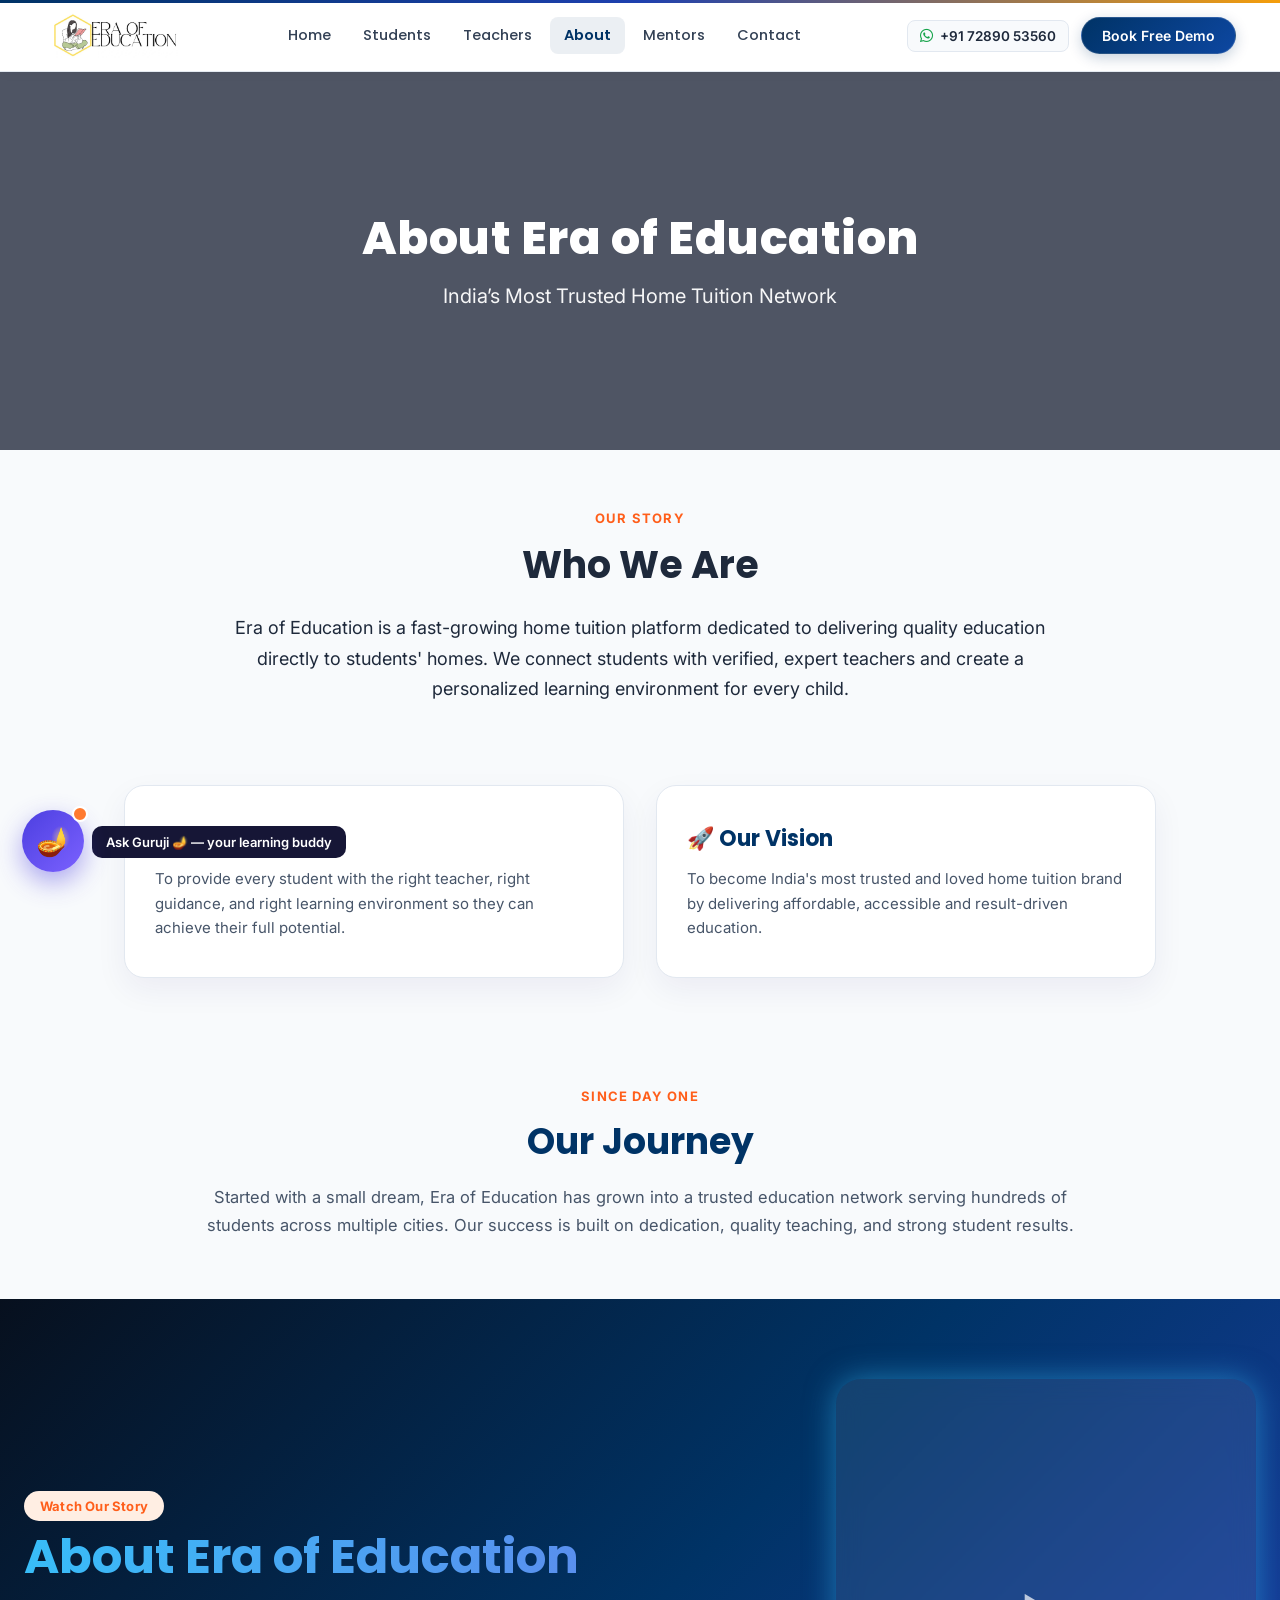
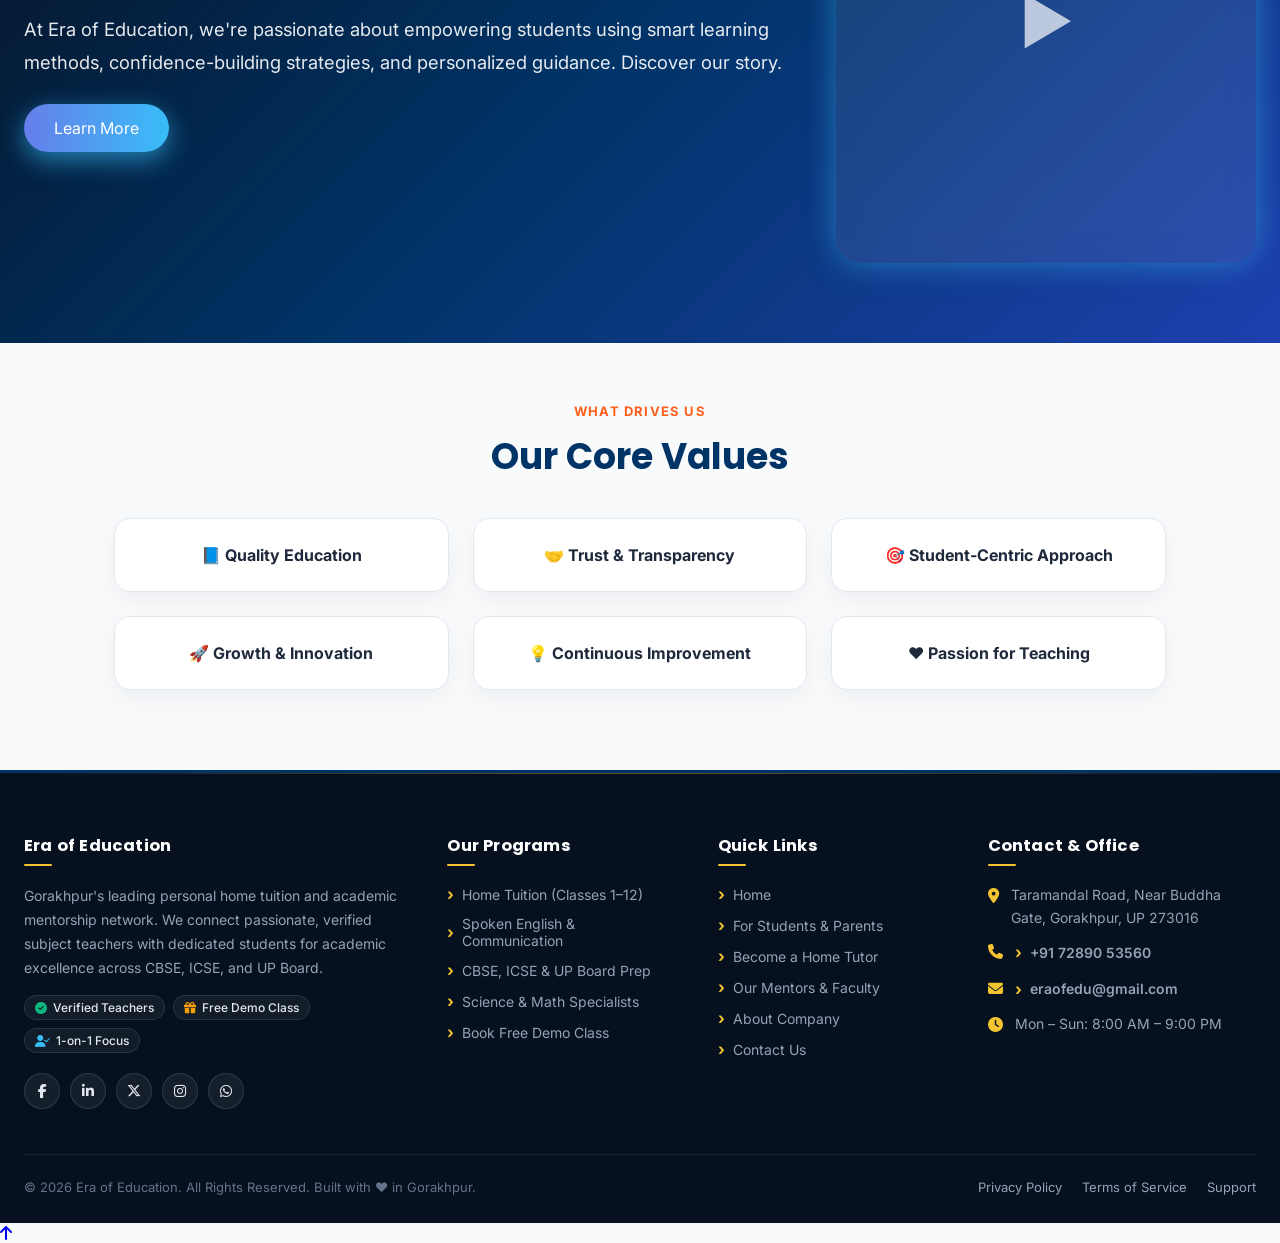
==== commit f5a94252: "Remove redundant specialized programs section and footer CTA banner; polish mobile and desktop respo" ====
--- a/about.html
+++ b/about.html
@@ -47,9 +47,9 @@
   <link rel="preconnect" href="https://fonts.googleapis.com">
   <link rel="preconnect" href="https://fonts.gstatic.com" crossorigin>
   <link href="https://fonts.googleapis.com/css2?family=Poppins:wght@400;600;700;800&family=Inter:wght@400;500;600;700&display=swap" rel="stylesheet">
-  <link rel="stylesheet" href="css/theme.css?v=4.0">
-  <link rel="stylesheet" href="css/about.css?v=4.0">
-  <link rel="stylesheet" href="css/guruji.css?v=4.0">
+  <link rel="stylesheet" href="css/theme.css?v=4.1">
+  <link rel="stylesheet" href="css/about.css?v=4.1">
+  <link rel="stylesheet" href="css/guruji.css?v=4.1">
   <link rel="stylesheet" href="https://cdnjs.cloudflare.com/ajax/libs/font-awesome/6.5.0/css/all.min.css">
 
   <!-- JSON-LD Structured Data -->
@@ -225,17 +225,6 @@
 <footer class="site-footer-modern">
   <div class="footer-container">
     
-    <!-- Top Action Banner -->
-    <div class="footer-cta-banner">
-      <div class="footer-cta-text">
-        <h3>Looking for the Best Home Tuition in Gorakhpur?</h3>
-        <p>Connect with verified, subject-specialist home tutors & certified spoken English trainers. 100% Free Doorstep Demo Class.</p>
-      </div>
-      <div class="footer-cta-buttons">
-        <a href="tel:+917289053560" class="footer-btn-call"><i class="fa-solid fa-phone"></i> Call +91 72890 53560</a>
-        <a href="https://wa.me/917289053560" target="_blank" rel="noopener noreferrer" class="footer-btn-wa"><i class="fa-brands fa-whatsapp"></i> Chat on WhatsApp</a>
-      </div>
-    </div>
 
     <!-- 4-Column Main Grid -->
     <div class="footer-main-grid">
@@ -327,8 +316,8 @@
 <a href="#" class="back-to-top">
   <i class="fa-solid fa-arrow-up"></i>
 </a>
-<script src="js/script.js?v=4.0"></script>
-<script src="js/guruji.js?v=4.0"></script>
+<script src="js/script.js?v=4.1"></script>
+<script src="js/guruji.js?v=4.1"></script>
 
 </body>
 </html>
--- a/css/theme.css
+++ b/css/theme.css
@@ -1210,79 +1210,6 @@
   margin: 0 auto;
 }
 
-/* Call-to-Action Banner in Footer */
-.footer-cta-banner {
-  background: linear-gradient(135deg, rgba(0, 51, 102, 0.5) 0%, rgba(15, 23, 42, 0.8) 100%);
-  border: 1px solid rgba(255, 255, 255, 0.1);
-  border-radius: 16px;
-  padding: 28px 32px;
-  margin-bottom: 45px;
-  display: flex;
-  align-items: center;
-  justify-content: space-between;
-  flex-wrap: wrap;
-  gap: 20px;
-}
-
-.footer-cta-text h3 {
-  color: #ffffff;
-  font-family: 'Poppins', sans-serif;
-  font-size: clamp(20px, 3vw, 24px);
-  margin: 0 0 6px;
-  font-weight: 700;
-}
-
-.footer-cta-text p {
-  color: #94A3B8;
-  margin: 0;
-  font-size: 14px;
-  max-width: 580px;
-  line-height: 1.5;
-}
-
-.footer-cta-buttons {
-  display: flex;
-  align-items: center;
-  gap: 12px;
-  flex-wrap: wrap;
-}
-
-.footer-btn-call {
-  background: #ffffff;
-  color: #003366 !important;
-  font-weight: 700;
-  font-size: 14px;
-  padding: 10px 20px;
-  border-radius: 50px;
-  display: inline-flex;
-  align-items: center;
-  gap: 8px;
-  transition: transform 0.2s ease, box-shadow 0.2s ease;
-}
-
-.footer-btn-call:hover {
-  transform: translateY(-2px);
-  box-shadow: 0 6px 18px rgba(255, 255, 255, 0.2);
-}
-
-.footer-btn-wa {
-  background: #25D366;
-  color: #ffffff !important;
-  font-weight: 600;
-  font-size: 14px;
-  padding: 10px 20px;
-  border-radius: 50px;
-  display: inline-flex;
-  align-items: center;
-  gap: 8px;
-  transition: transform 0.2s ease, box-shadow 0.2s ease;
-}
-
-.footer-btn-wa:hover {
-  transform: translateY(-2px);
-  box-shadow: 0 6px 18px rgba(37, 211, 102, 0.35);
-}
-
 /* 4-Column Grid */
 .footer-main-grid {
   display: grid;
@@ -1453,24 +1380,23 @@
 
 /* Responsive Footer */
 @media (max-width: 960px) {
+  .site-footer-modern {
+    padding: 48px 20px 24px;
+  }
   .footer-main-grid {
     grid-template-columns: 1fr 1fr;
     gap: 32px;
   }
-  .footer-cta-banner {
-    flex-direction: column;
-    align-items: flex-start;
-    padding: 24px 20px;
-  }
 }
 
 @media (max-width: 600px) {
   .site-footer-modern {
-    padding: 45px 16px 20px;
+    padding: 38px 16px 20px;
   }
   .footer-main-grid {
     grid-template-columns: 1fr;
     gap: 28px;
+    margin-bottom: 28px;
   }
   .footer-bottom-strip {
     flex-direction: column;
@@ -1486,9 +1412,5 @@
   .footer-bottom-strip a {
     margin-left: 0;
   }
-  .footer-btn-call, .footer-btn-wa {
-    width: 100%;
-    justify-content: center;
-  }
-}
-
+}
+
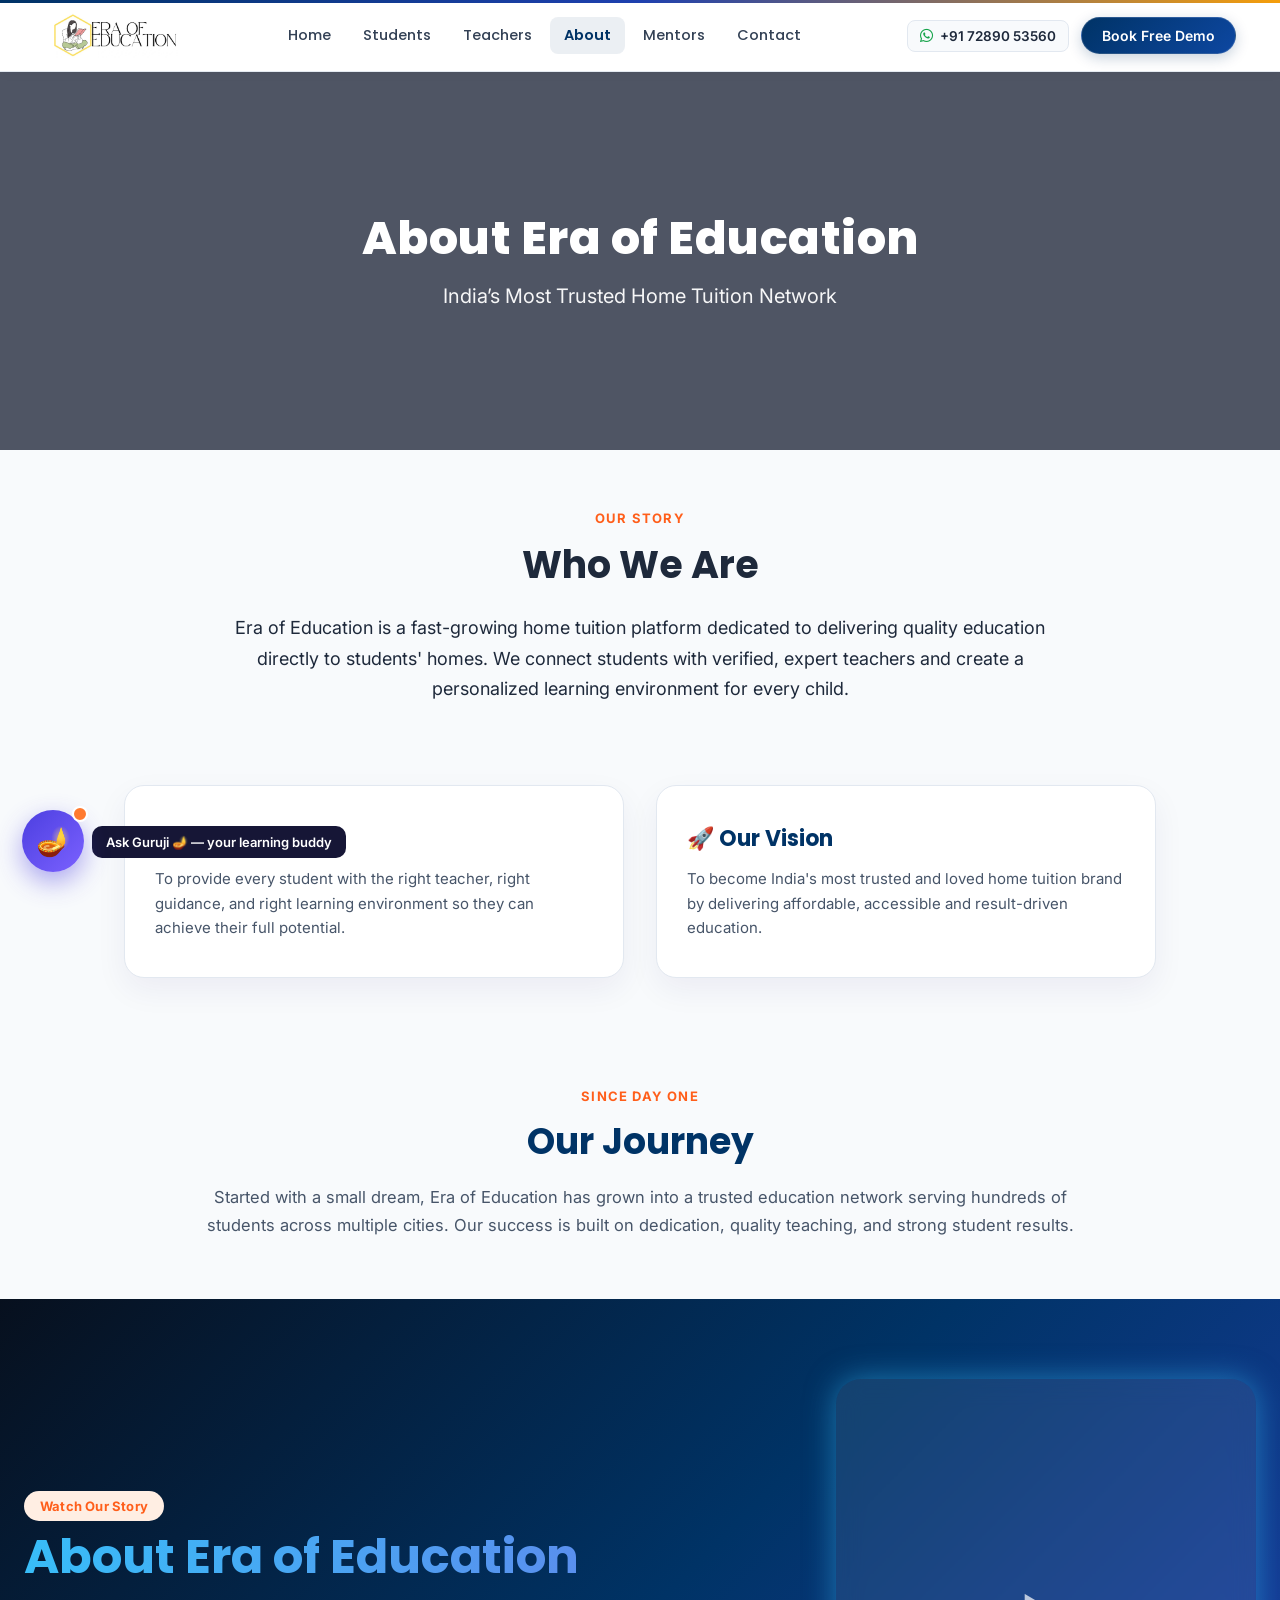
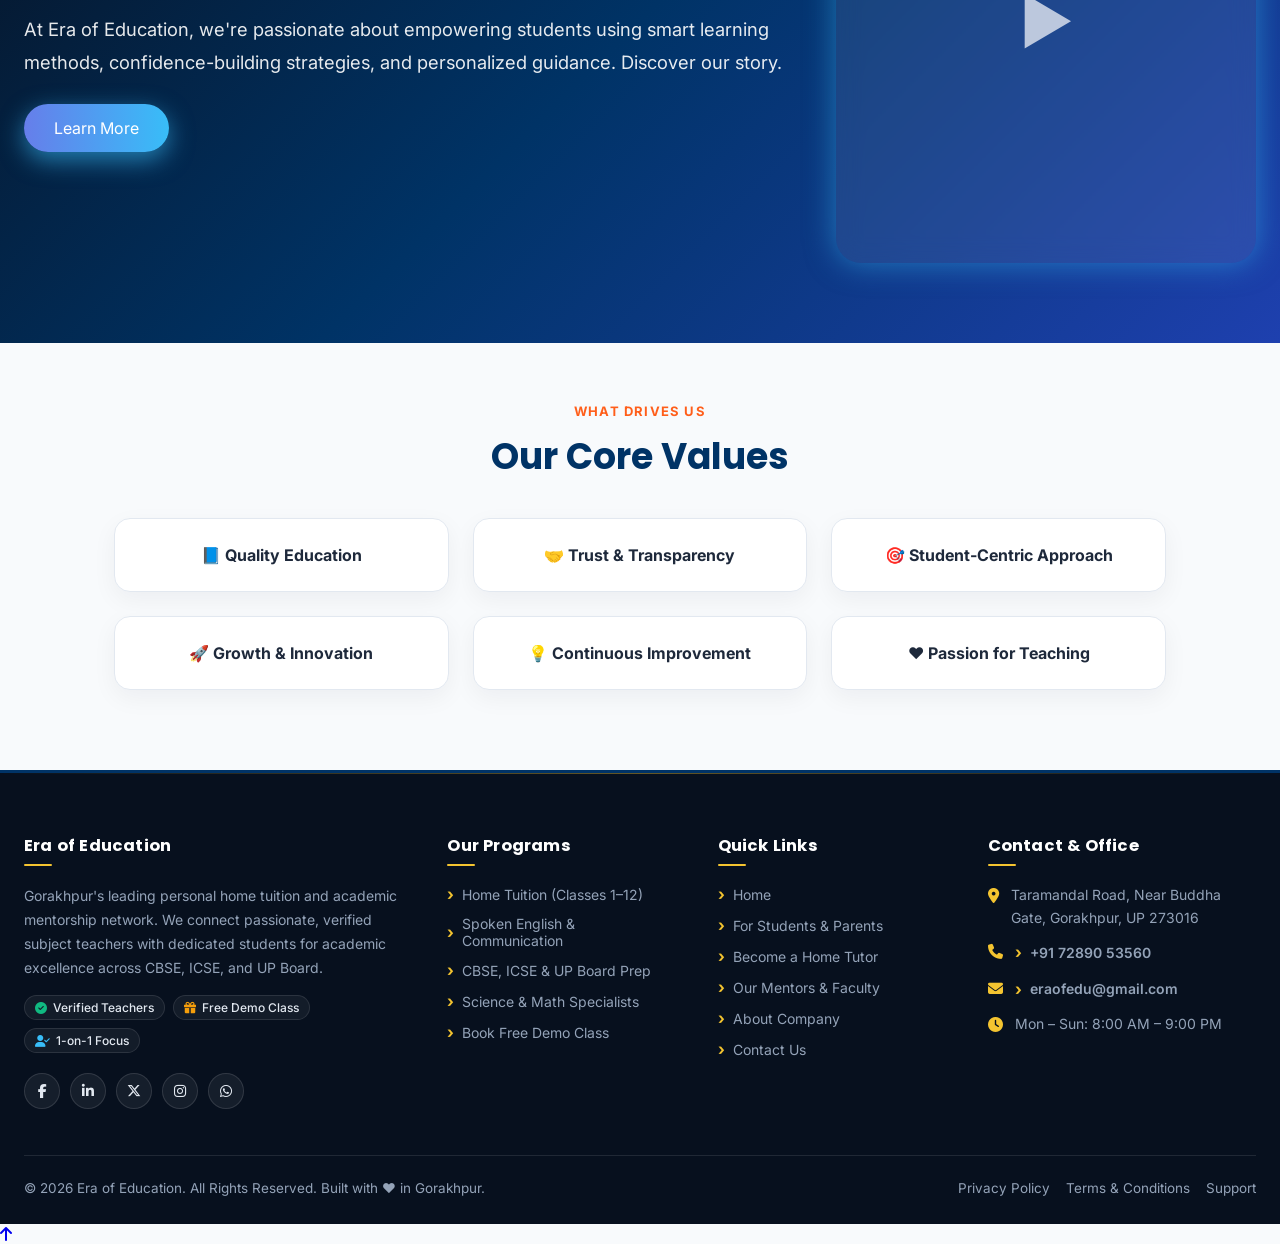
==== commit efe1ed22: "Fix footer layout by removing legacy 5-column style.css overrides; place Terms & Conditions and lega" ====
--- a/about.html
+++ b/about.html
@@ -47,9 +47,9 @@
   <link rel="preconnect" href="https://fonts.googleapis.com">
   <link rel="preconnect" href="https://fonts.gstatic.com" crossorigin>
   <link href="https://fonts.googleapis.com/css2?family=Poppins:wght@400;600;700;800&family=Inter:wght@400;500;600;700&display=swap" rel="stylesheet">
-  <link rel="stylesheet" href="css/theme.css?v=4.1">
-  <link rel="stylesheet" href="css/about.css?v=4.1">
-  <link rel="stylesheet" href="css/guruji.css?v=4.1">
+  <link rel="stylesheet" href="css/theme.css?v=4.2">
+  <link rel="stylesheet" href="css/about.css?v=4.2">
+  <link rel="stylesheet" href="css/guruji.css?v=4.2">
   <link rel="stylesheet" href="https://cdnjs.cloudflare.com/ajax/libs/font-awesome/6.5.0/css/all.min.css">
 
   <!-- JSON-LD Structured Data -->
@@ -304,7 +304,7 @@
       </div>
       <div>
         <a href="about.html">Privacy Policy</a>
-        <a href="about.html">Terms of Service</a>
+        <a href="about.html">Terms & Conditions</a>
         <a href="contact.html">Support</a>
       </div>
     </div>
@@ -316,8 +316,8 @@
 <a href="#" class="back-to-top">
   <i class="fa-solid fa-arrow-up"></i>
 </a>
-<script src="js/script.js?v=4.1"></script>
-<script src="js/guruji.js?v=4.1"></script>
+<script src="js/script.js?v=4.2"></script>
+<script src="js/guruji.js?v=4.2"></script>
 
 </body>
 </html>
--- a/css/theme.css
+++ b/css/theme.css
@@ -1205,17 +1205,22 @@
   color: #ffffff;
 }
 
-.footer-container {
+.site-footer-modern .footer-container {
   max-width: 1240px;
   margin: 0 auto;
+  display: flex !important;
+  flex-direction: column !important;
+  width: 100% !important;
+  box-sizing: border-box !important;
 }
 
 /* 4-Column Grid */
 .footer-main-grid {
-  display: grid;
-  grid-template-columns: 2fr 1.2fr 1.2fr 1.4fr;
-  gap: 40px;
-  margin-bottom: 45px;
+  display: grid !important;
+  grid-template-columns: 2fr 1.2fr 1.2fr 1.4fr !important;
+  gap: 40px !important;
+  margin-bottom: 36px !important;
+  width: 100% !important;
 }
 
 .footer-col h4 {
@@ -1356,61 +1361,68 @@
   font-weight: 600;
 }
 
-/* Footer Bottom Strip */
+/* Footer Bottom Strip - Fixed at very bottom */
 .footer-bottom-strip {
-  border-top: 1px solid rgba(255, 255, 255, 0.08);
-  padding-top: 24px;
-  display: flex;
-  justify-content: space-between;
+  width: 100% !important;
+  border-top: 1px solid rgba(255, 255, 255, 0.1) !important;
+  padding-top: 24px !important;
+  margin-top: 10px !important;
+  display: flex !important;
+  justify-content: space-between !important;
+  align-items: center !important;
+  flex-wrap: wrap !important;
+  gap: 16px !important;
+  font-size: 13.5px !important;
+  color: #94A3B8 !important;
+  box-sizing: border-box !important;
+}
+
+.footer-bottom-strip div {
+  display: flex;
   align-items: center;
   flex-wrap: wrap;
   gap: 16px;
-  font-size: 13px;
-  color: #64748B;
 }
 
 .footer-bottom-strip a {
-  color: #94A3B8;
-  margin-left: 16px;
+  color: #94A3B8 !important;
+  text-decoration: none !important;
+  transition: color 0.2s ease !important;
 }
 
 .footer-bottom-strip a:hover {
-  color: #ffffff;
+  color: #f4c430 !important;
 }
 
 /* Responsive Footer */
 @media (max-width: 960px) {
   .site-footer-modern {
-    padding: 48px 20px 24px;
+    padding: 48px 20px 24px !important;
   }
   .footer-main-grid {
-    grid-template-columns: 1fr 1fr;
-    gap: 32px;
+    grid-template-columns: 1fr 1fr !important;
+    gap: 32px !important;
   }
 }
 
 @media (max-width: 600px) {
   .site-footer-modern {
-    padding: 38px 16px 20px;
+    padding: 38px 16px 20px !important;
   }
   .footer-main-grid {
-    grid-template-columns: 1fr;
-    gap: 28px;
-    margin-bottom: 28px;
+    grid-template-columns: 1fr !important;
+    gap: 28px !important;
+    margin-bottom: 24px !important;
   }
   .footer-bottom-strip {
-    flex-direction: column;
-    text-align: center;
-    gap: 12px;
+    flex-direction: column !important;
+    text-align: center !important;
+    gap: 12px !important;
+    padding-top: 20px !important;
   }
   .footer-bottom-strip div {
-    display: flex;
-    justify-content: center;
-    flex-wrap: wrap;
-    gap: 12px;
-  }
-  .footer-bottom-strip a {
-    margin-left: 0;
-  }
-}
-
+    justify-content: center !important;
+    gap: 14px !important;
+  }
+}
+
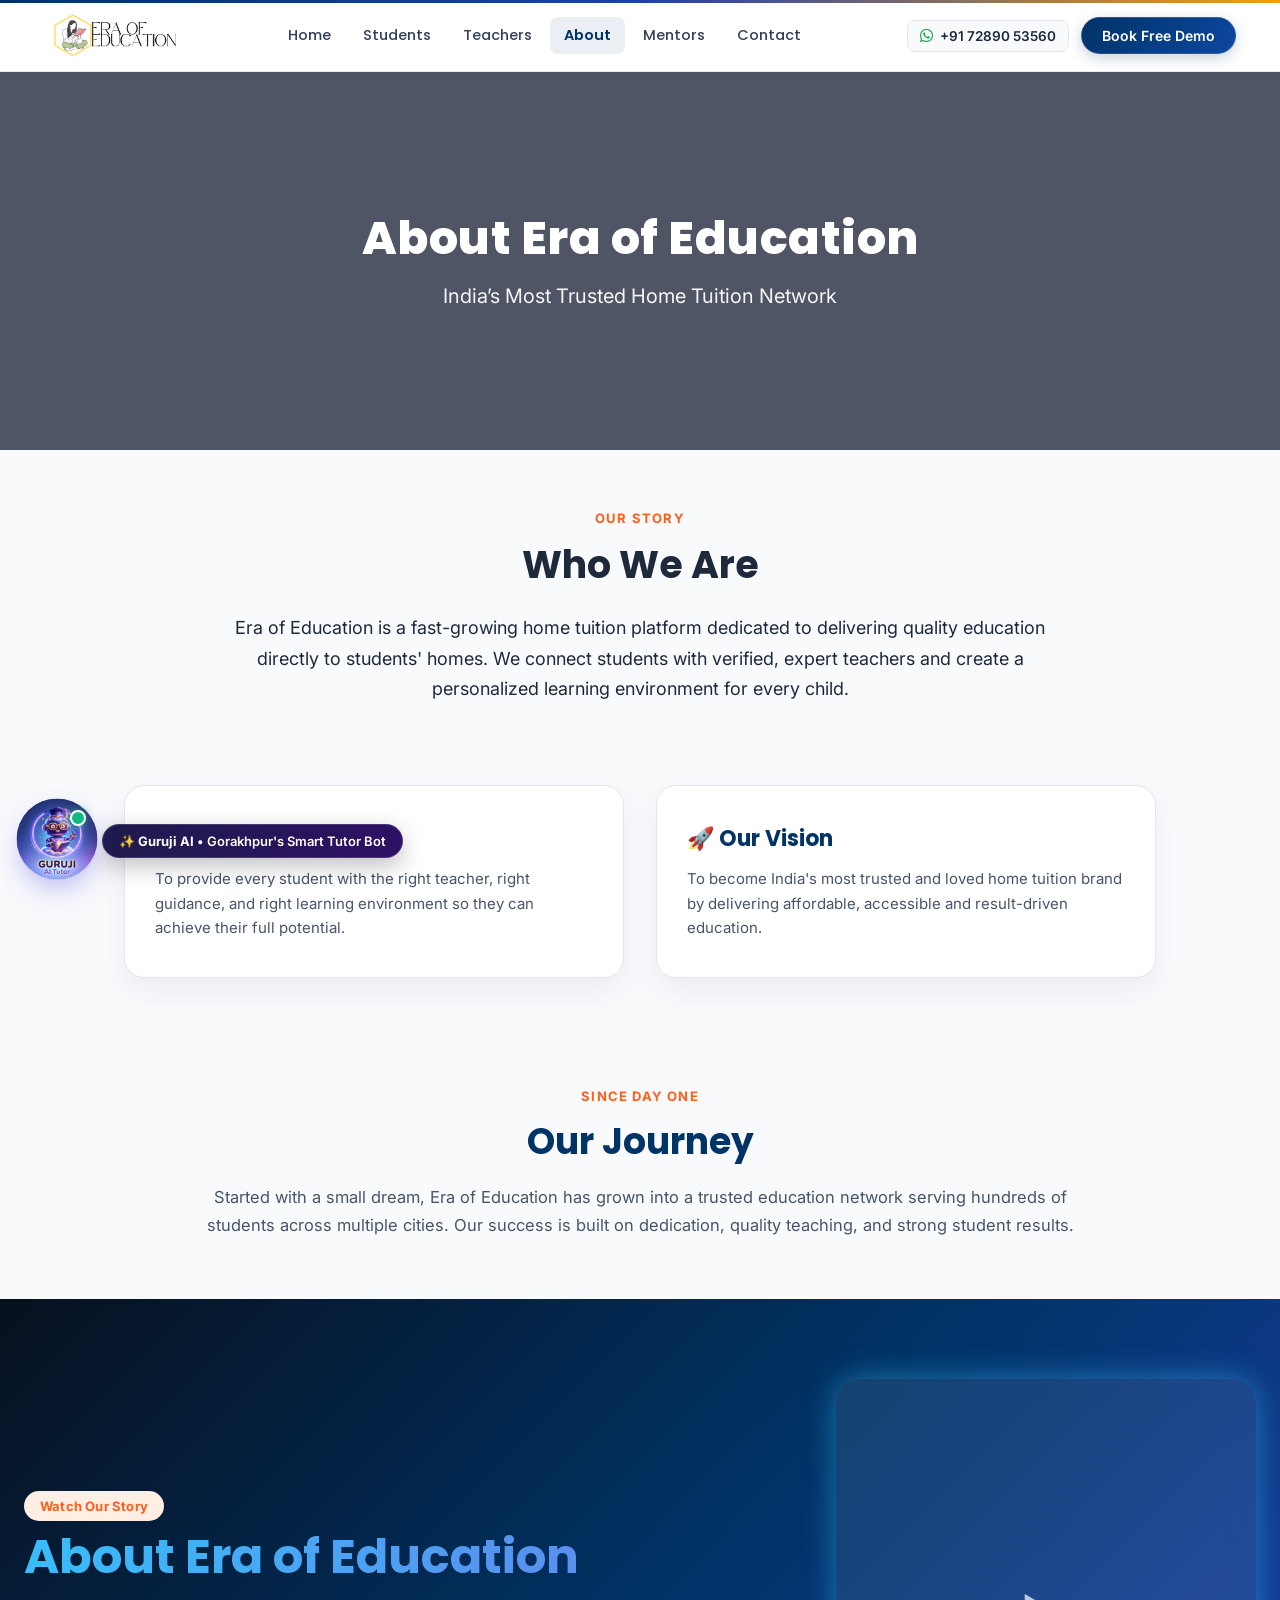
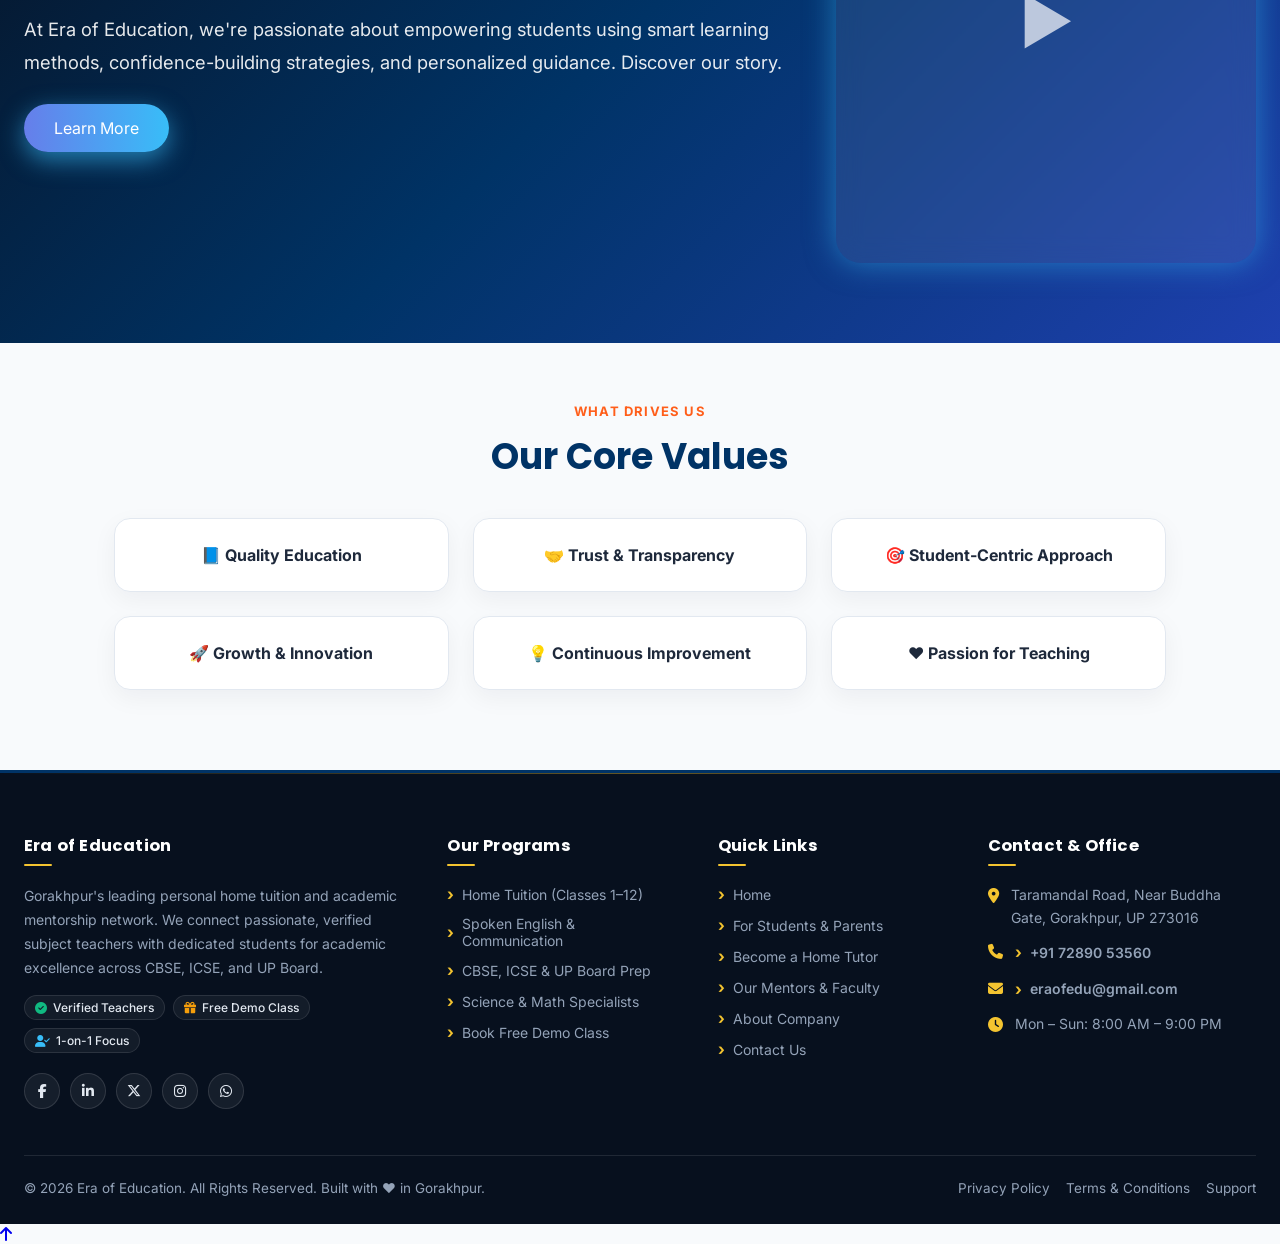
==== commit a791a467: "chore: bump asset cache query params to v5.0 for fresh browser cache reload" ====
--- a/about.html
+++ b/about.html
@@ -47,9 +47,9 @@
   <link rel="preconnect" href="https://fonts.googleapis.com">
   <link rel="preconnect" href="https://fonts.gstatic.com" crossorigin>
   <link href="https://fonts.googleapis.com/css2?family=Poppins:wght@400;600;700;800&family=Inter:wght@400;500;600;700&display=swap" rel="stylesheet">
-  <link rel="stylesheet" href="css/theme.css?v=4.2">
-  <link rel="stylesheet" href="css/about.css?v=4.2">
-  <link rel="stylesheet" href="css/guruji.css?v=4.2">
+  <link rel="stylesheet" href="css/theme.css?v=5.0">
+  <link rel="stylesheet" href="css/about.css?v=5.0">
+  <link rel="stylesheet" href="css/guruji.css?v=5.0">
   <link rel="stylesheet" href="https://cdnjs.cloudflare.com/ajax/libs/font-awesome/6.5.0/css/all.min.css">
 
   <!-- JSON-LD Structured Data -->
@@ -316,8 +316,8 @@
 <a href="#" class="back-to-top">
   <i class="fa-solid fa-arrow-up"></i>
 </a>
-<script src="js/script.js?v=4.2"></script>
-<script src="js/guruji.js?v=4.2"></script>
+<script src="js/script.js?v=5.0"></script>
+<script src="js/guruji.js?v=5.0"></script>
 
 </body>
-</html>+</html>
--- a/css/theme.css
+++ b/css/theme.css
@@ -769,6 +769,16 @@
   transform: translateY(-3px);
   box-shadow: 0 8px 20px rgba(27, 20, 100, 0.08);
   border-color: var(--indigo-600);
+}
+.locality-card i {
+  font-size: 15px;
+  color: #003366;
+  flex-shrink: 0;
+  transition: transform .25s ease, color .25s ease;
+}
+.locality-card:hover i {
+  color: #2563eb;
+  transform: scale(1.15);
 }
 .locality-card span {
   font-size: 18px;
--- a/css/guruji.css
+++ b/css/guruji.css
@@ -1,100 +1,496 @@
 /* ================================================================
-   GURUJI CHATBOT — Era of Education
-   Floating assistant widget. Bottom-LEFT (WhatsApp stays bottom-right).
+   GURUJI ADVANCED AI CHATBOT — Era of Education
+   Modern Glassmorphism, Rich Interactive Cards, Voice & Quick Actions
    ================================================================ */
-.guruji-launcher{
-  position:fixed; left:22px; bottom:28px; z-index:1000;
-  width:62px; height:62px; border-radius:50%;
-  background:var(--grad-primary, linear-gradient(135deg,#4C3FE0,#7B61FF));
-  display:flex; align-items:center; justify-content:center;
-  font-size:28px; cursor:pointer; border:none;
-  box-shadow:0 10px 26px rgba(76,63,224,0.45);
-  animation:gurujiPulse 2.4s infinite;
-  transition:transform .25s ease;
-}
-.guruji-launcher:hover{ transform:scale(1.07); }
-@keyframes gurujiPulse{
-  0%{ box-shadow:0 0 0 0 rgba(76,63,224,0.45); }
-  70%{ box-shadow:0 0 0 14px rgba(76,63,224,0); }
-  100%{ box-shadow:0 0 0 0 rgba(76,63,224,0); }
-}
-.guruji-launcher .ping-dot{
-  position:absolute; top:-4px; right:-4px; width:16px; height:16px;
-  background:#FF7A30; border:2px solid #fff; border-radius:50%;
-}
-
-.guruji-tooltip{
-  position:fixed; left:92px; bottom:42px; z-index:1000;
-  background:#161636; color:#fff; padding:8px 14px; border-radius:10px;
-  font-size:13px; font-weight:600; font-family:'Inter',Arial,sans-serif;
-  white-space:nowrap; opacity:0; pointer-events:none;
-  transition:opacity .3s ease;
-}
-.guruji-tooltip.show{ opacity:1; }
-
-.guruji-panel{
-  position:fixed; left:22px; bottom:104px; z-index:1001;
-  width:340px; max-width:90vw; height:480px; max-height:70vh;
-  background:#fff; border-radius:20px; overflow:hidden;
-  box-shadow:0 24px 60px rgba(20,20,60,0.28);
-  display:flex; flex-direction:column;
-  transform:translateY(20px) scale(.96); opacity:0; pointer-events:none;
-  transition:transform .28s ease, opacity .28s ease;
-  font-family:'Inter',Arial,sans-serif;
-}
-.guruji-panel.open{ transform:translateY(0) scale(1); opacity:1; pointer-events:auto; }
-
-.guruji-head{
-  background:var(--grad-primary, linear-gradient(135deg,#4C3FE0,#7B61FF));
-  color:#fff; padding:16px 18px; display:flex; align-items:center; gap:12px;
-}
-.guruji-head .avatar{
-  width:42px; height:42px; border-radius:50%; background:rgba(255,255,255,0.18);
-  display:flex; align-items:center; justify-content:center; font-size:22px;
-}
-.guruji-head .info{ flex:1; }
-.guruji-head .info h4{ margin:0; font-size:15px; font-family:'Poppins',sans-serif; }
-.guruji-head .info span{ font-size:11.5px; opacity:.85; display:flex; align-items:center; gap:5px; }
-.guruji-head .info span::before{ content:""; width:7px; height:7px; border-radius:50%; background:#3CF08A; display:inline-block; }
-.guruji-close{ background:none; border:none; color:#fff; font-size:20px; cursor:pointer; opacity:.85; line-height:1; }
-.guruji-close:hover{ opacity:1; }
-
-.guruji-body{
-  flex:1; overflow-y:auto; padding:16px; background:#F6F7FD;
-  display:flex; flex-direction:column; gap:10px;
-}
-.g-msg{ max-width:84%; padding:10px 13px; border-radius:14px; font-size:13.5px; line-height:1.5; animation:gMsgIn .25s ease; white-space:pre-wrap; }
-@keyframes gMsgIn{ from{ opacity:0; transform:translateY(8px); } to{ opacity:1; transform:translateY(0); } }
-.g-msg.bot{ background:#fff; color:#161636; border-bottom-left-radius:4px; align-self:flex-start; box-shadow:0 4px 12px rgba(27,20,100,0.08); }
-.g-msg.user{ background:var(--grad-primary, linear-gradient(135deg,#4C3FE0,#7B61FF)); color:#fff; border-bottom-right-radius:4px; align-self:flex-end; }
-
-.g-quick{ display:flex; flex-wrap:wrap; gap:6px; padding:0 16px 12px; }
-.g-quick button{
-  background:#fff; border:1.5px solid #E5E5F2; color:#4C3FE0;
-  font-size:12px; font-weight:700; padding:7px 12px; border-radius:999px;
-  cursor:pointer; transition:.2s;
-}
-.g-quick button:hover{ background:#4C3FE0; color:#fff; border-color:#4C3FE0; }
-
-.guruji-typing{ display:flex; gap:4px; padding:10px 13px; background:#fff; border-radius:14px; align-self:flex-start; width:fit-content; box-shadow:0 4px 12px rgba(27,20,100,0.08); }
-.guruji-typing span{ width:6px; height:6px; border-radius:50%; background:#9B95E8; animation:gTyping 1.2s infinite; }
-.guruji-typing span:nth-child(2){ animation-delay:.2s; }
-.guruji-typing span:nth-child(3){ animation-delay:.4s; }
-@keyframes gTyping{ 0%,60%,100%{ transform:translateY(0); opacity:.5; } 30%{ transform:translateY(-4px); opacity:1; } }
-
-.guruji-input-row{ display:flex; gap:8px; padding:12px; border-top:1px solid #EEEEF6; background:#fff; }
-.guruji-input-row input{
-  flex:1; border:1.5px solid #E5E5F2; border-radius:999px; padding:10px 16px;
-  font-size:13.5px; outline:none;
-}
-.guruji-input-row input:focus{ border-color:#4C3FE0; }
-.guruji-input-row button{
-  width:40px; height:40px; border-radius:50%; border:none; cursor:pointer;
-  background:var(--grad-cta, linear-gradient(135deg,#FF7A30,#FF5E1A)); color:#fff; font-size:16px;
-  display:flex; align-items:center; justify-content:center;
-}
-
-@media (max-width:480px){
-  .guruji-panel{ left:12px; right:12px; width:auto; bottom:96px; }
-  .guruji-tooltip{ display:none; }
-}
+
+:root {
+  --g-primary: #4C3FE0;
+  --g-gradient: linear-gradient(135deg, #4C3FE0, #7B61FF);
+  --g-accent: #FF7A30;
+  --g-success: #10B981;
+  --g-surface: #FFFFFF;
+  --g-bg-chat: #F8F9FE;
+  --g-text-dark: #1E1B4B;
+  --g-text-muted: #64748B;
+  --g-shadow-panel: 0 20px 50px -10px rgba(76, 63, 224, 0.28), 0 10px 25px -5px rgba(0, 0, 0, 0.1);
+}
+
+/* Launcher Floating Button */
+.guruji-launcher {
+  position: fixed;
+  left: 24px;
+  bottom: 28px;
+  z-index: 1000;
+  width: 66px;
+  height: 66px;
+  border-radius: 50%;
+  background: var(--g-gradient);
+  display: flex;
+  align-items: center;
+  justify-content: center;
+  cursor: pointer;
+  border: 3px solid #FFFFFF;
+  box-shadow: 0 12px 30px rgba(76, 63, 224, 0.45);
+  animation: gurujiGlowPulse 2.8s infinite;
+  transition: transform 0.3s cubic-bezier(0.34, 1.56, 0.64, 1), box-shadow 0.3s ease;
+  padding: 0;
+  overflow: visible;
+}
+
+.guruji-launcher:hover {
+  transform: scale(1.08) translateY(-3px);
+  box-shadow: 0 16px 36px rgba(76, 63, 224, 0.55);
+}
+
+.guruji-launcher-avatar {
+  width: 100%;
+  height: 100%;
+  border-radius: 50%;
+  object-fit: cover;
+  object-position: center 22%;
+  transform: scale(1.35);
+  display: block;
+}
+
+@keyframes gurujiGlowPulse {
+  0% { box-shadow: 0 0 0 0 rgba(76, 63, 224, 0.5); }
+  70% { box-shadow: 0 0 0 16px rgba(76, 63, 224, 0); }
+  100% { box-shadow: 0 0 0 0 rgba(76, 63, 224, 0); }
+}
+
+.guruji-launcher .ping-dot {
+  position: absolute;
+  top: 1px;
+  right: 1px;
+  width: 16px;
+  height: 16px;
+  background: var(--g-success);
+  border: 2.5px solid #FFFFFF;
+  border-radius: 50%;
+  box-shadow: 0 0 8px rgba(16, 185, 129, 0.8);
+}
+
+/* Tooltip Badge */
+.guruji-tooltip {
+  position: fixed;
+  left: 102px;
+  bottom: 42px;
+  z-index: 1000;
+  background: linear-gradient(135deg, #1E1B4B, #2E1065);
+  color: #FFFFFF;
+  padding: 8px 16px;
+  border-radius: 30px;
+  font-size: 13px;
+  font-weight: 600;
+  font-family: 'Inter', -apple-system, sans-serif;
+  white-space: nowrap;
+  opacity: 0;
+  transform: translateX(-10px);
+  pointer-events: none;
+  box-shadow: 0 8px 24px rgba(0, 0, 0, 0.25);
+  border: 1px solid rgba(255, 255, 255, 0.15);
+  display: flex;
+  align-items: center;
+  gap: 8px;
+  transition: opacity 0.3s ease, transform 0.3s ease;
+}
+
+.guruji-tooltip.show {
+  opacity: 1;
+  transform: translateX(0);
+}
+
+/* Main Chat Panel */
+.guruji-panel {
+  position: fixed;
+  left: 24px;
+  bottom: 106px;
+  z-index: 1001;
+  width: 380px;
+  max-width: calc(100vw - 40px);
+  height: 580px;
+  max-height: calc(100vh - 130px);
+  background: var(--g-surface);
+  border-radius: 24px;
+  overflow: hidden;
+  box-shadow: var(--g-shadow-panel);
+  display: flex;
+  flex-direction: column;
+  transform: translateY(24px) scale(0.95);
+  opacity: 0;
+  pointer-events: none;
+  transition: transform 0.3s cubic-bezier(0.16, 1, 0.3, 1), opacity 0.25s ease;
+  font-family: 'Inter', -apple-system, BlinkMacSystemFont, sans-serif;
+  border: 1px solid rgba(76, 63, 224, 0.12);
+}
+
+.guruji-panel.open {
+  transform: translateY(0) scale(1);
+  opacity: 1;
+  pointer-events: auto;
+}
+
+/* Header */
+.guruji-head {
+  background: var(--g-gradient);
+  color: #FFFFFF;
+  padding: 16px 18px;
+  display: flex;
+  align-items: center;
+  gap: 12px;
+  position: relative;
+  box-shadow: 0 4px 15px rgba(76, 63, 224, 0.2);
+}
+
+.guruji-head .avatar-wrap {
+  position: relative;
+  width: 44px;
+  height: 44px;
+  border-radius: 50%;
+  border: 2px solid rgba(255, 255, 255, 0.6);
+  overflow: hidden;
+  flex-shrink: 0;
+}
+
+.guruji-head .avatar-wrap img {
+  width: 100%;
+  height: 100%;
+  object-fit: cover;
+  object-position: center 22%;
+  transform: scale(1.35);
+}
+
+.guruji-head .info {
+  flex: 1;
+  min-width: 0;
+}
+
+.guruji-head .info h4 {
+  margin: 0;
+  font-size: 16px;
+  font-weight: 700;
+  font-family: 'Poppins', sans-serif;
+  display: flex;
+  align-items: center;
+  gap: 6px;
+}
+
+.guruji-head .info .badge-ai {
+  font-size: 10px;
+  background: rgba(255, 255, 255, 0.25);
+  padding: 2px 7px;
+  border-radius: 20px;
+  font-weight: 700;
+  letter-spacing: 0.5px;
+  text-transform: uppercase;
+}
+
+.guruji-head .info span {
+  font-size: 12px;
+  opacity: 0.9;
+  display: flex;
+  align-items: center;
+  gap: 6px;
+  margin-top: 2px;
+}
+
+.guruji-head .info span::before {
+  content: "";
+  width: 7px;
+  height: 7px;
+  border-radius: 50%;
+  background: #3CF08A;
+  box-shadow: 0 0 6px #3CF08A;
+  display: inline-block;
+}
+
+.guruji-head-actions {
+  display: flex;
+  align-items: center;
+  gap: 6px;
+}
+
+.guruji-btn-icon {
+  background: rgba(255, 255, 255, 0.16);
+  border: none;
+  color: #FFFFFF;
+  width: 32px;
+  height: 32px;
+  border-radius: 50%;
+  display: flex;
+  align-items: center;
+  justify-content: center;
+  cursor: pointer;
+  font-size: 13px;
+  transition: background 0.2s, transform 0.15s;
+}
+
+.guruji-btn-icon:hover {
+  background: rgba(255, 255, 255, 0.3);
+  transform: scale(1.05);
+}
+
+/* Chat Body */
+.guruji-body {
+  flex: 1;
+  overflow-y: auto;
+  padding: 16px;
+  background: var(--g-bg-chat);
+  display: flex;
+  flex-direction: column;
+  gap: 12px;
+  scroll-behavior: smooth;
+}
+
+.guruji-body::-webkit-scrollbar {
+  width: 5px;
+}
+
+.guruji-body::-webkit-scrollbar-thumb {
+  background: rgba(100, 116, 139, 0.2);
+  border-radius: 10px;
+}
+
+/* Message Bubbles */
+.g-msg-wrap {
+  display: flex;
+  flex-direction: column;
+  animation: gMsgIn 0.25s ease forwards;
+}
+
+.g-msg-wrap.bot { align-items: flex-start; }
+.g-msg-wrap.user { align-items: flex-end; }
+
+@keyframes gMsgIn {
+  from { opacity: 0; transform: translateY(8px); }
+  to { opacity: 1; transform: translateY(0); }
+}
+
+.g-msg {
+  max-width: 86%;
+  padding: 12px 15px;
+  border-radius: 16px;
+  font-size: 13.5px;
+  line-height: 1.55;
+  white-space: pre-wrap;
+  word-break: break-word;
+  position: relative;
+}
+
+.g-msg.bot {
+  background: #FFFFFF;
+  color: var(--g-text-dark);
+  border-bottom-left-radius: 4px;
+  box-shadow: 0 4px 14px rgba(76, 63, 224, 0.07);
+  border: 1px solid rgba(76, 63, 224, 0.08);
+}
+
+.g-msg.user {
+  background: var(--g-gradient);
+  color: #FFFFFF;
+  border-bottom-right-radius: 4px;
+  box-shadow: 0 4px 14px rgba(76, 63, 224, 0.25);
+}
+
+/* Message Meta & Actions */
+.g-msg-actions {
+  display: flex;
+  align-items: center;
+  gap: 8px;
+  margin-top: 4px;
+  padding: 0 4px;
+}
+
+.g-tts-btn {
+  background: none;
+  border: none;
+  color: var(--g-text-muted);
+  cursor: pointer;
+  font-size: 12px;
+  padding: 2px 5px;
+  border-radius: 4px;
+  opacity: 0.7;
+  transition: opacity 0.2s;
+}
+
+.g-tts-btn:hover { opacity: 1; color: var(--g-primary); }
+
+/* Rich Interactive Response Cards */
+.g-card-actions {
+  display: flex;
+  flex-direction: column;
+  gap: 8px;
+  margin-top: 10px;
+  width: 100%;
+}
+
+.g-card-btn {
+  display: inline-flex;
+  align-items: center;
+  justify-content: center;
+  gap: 8px;
+  padding: 9px 14px;
+  border-radius: 10px;
+  font-size: 12.5px;
+  font-weight: 600;
+  text-decoration: none;
+  cursor: pointer;
+  transition: all 0.2s ease;
+  border: none;
+}
+
+.g-card-btn-wa {
+  background: #25D366;
+  color: #FFFFFF !important;
+  box-shadow: 0 4px 12px rgba(37, 211, 102, 0.25);
+}
+
+.g-card-btn-wa:hover {
+  background: #20BA5A;
+  transform: translateY(-1px);
+}
+
+.g-card-btn-teacher-group {
+  background: linear-gradient(135deg, #14C8A0, #0C9A7B);
+  color: #FFFFFF !important;
+  box-shadow: 0 4px 12px rgba(12, 154, 123, 0.25);
+}
+
+.g-card-btn-teacher-group:hover {
+  filter: brightness(1.06);
+  transform: translateY(-1px);
+}
+
+.g-card-btn-action {
+  background: #F1F5F9;
+  color: var(--g-primary);
+  border: 1px solid rgba(76, 63, 224, 0.15);
+}
+
+.g-card-btn-action:hover {
+  background: var(--g-primary);
+  color: #FFFFFF;
+}
+
+/* Quick Question Suggestion Chips */
+.g-quick {
+  display: flex;
+  flex-wrap: wrap;
+  gap: 6px;
+  padding: 10px 16px 8px;
+  background: #FFFFFF;
+  border-top: 1px solid #F1F5F9;
+  max-height: 80px;
+  overflow-y: auto;
+}
+
+.g-quick button {
+  background: #F8F9FE;
+  border: 1px solid #E2E8F0;
+  color: var(--g-text-dark);
+  font-size: 12px;
+  font-weight: 600;
+  padding: 6px 12px;
+  border-radius: 20px;
+  cursor: pointer;
+  transition: all 0.2s ease;
+  white-space: nowrap;
+}
+
+.g-quick button:hover {
+  background: var(--g-primary);
+  color: #FFFFFF;
+  border-color: var(--g-primary);
+  transform: translateY(-1px);
+}
+
+/* Typing Indicator */
+.guruji-typing {
+  display: flex;
+  gap: 5px;
+  padding: 12px 16px;
+  background: #FFFFFF;
+  border-radius: 16px;
+  align-self: flex-start;
+  width: fit-content;
+  box-shadow: 0 4px 14px rgba(76, 63, 224, 0.08);
+  border: 1px solid rgba(76, 63, 224, 0.08);
+}
+
+.guruji-typing span {
+  width: 7px;
+  height: 7px;
+  border-radius: 50%;
+  background: #7B61FF;
+  animation: gTyping 1.2s infinite ease-in-out;
+}
+
+.guruji-typing span:nth-child(2) { animation-delay: 0.2s; }
+.guruji-typing span:nth-child(3) { animation-delay: 0.4s; }
+
+@keyframes gTyping {
+  0%, 60%, 100% { transform: translateY(0); opacity: 0.4; }
+  30% { transform: translateY(-5px); opacity: 1; }
+}
+
+/* Input Row */
+.guruji-input-row {
+  display: flex;
+  align-items: center;
+  gap: 8px;
+  padding: 12px 16px;
+  background: #FFFFFF;
+  border-top: 1px solid #EEF2F6;
+}
+
+.guruji-input-row input {
+  flex: 1;
+  border: 1.5px solid #E2E8F0;
+  border-radius: 24px;
+  padding: 10px 16px;
+  font-size: 13.5px;
+  font-family: inherit;
+  outline: none;
+  background: #F8FAFC;
+  transition: border-color 0.2s, background 0.2s;
+}
+
+.guruji-input-row input:focus {
+  border-color: var(--g-primary);
+  background: #FFFFFF;
+}
+
+.guruji-input-row .btn-send {
+  width: 42px;
+  height: 42px;
+  border-radius: 50%;
+  border: none;
+  cursor: pointer;
+  background: linear-gradient(135deg, #FF7A30, #FF5E1A);
+  color: #FFFFFF;
+  font-size: 15px;
+  display: flex;
+  align-items: center;
+  justify-content: center;
+  box-shadow: 0 4px 12px rgba(255, 122, 48, 0.35);
+  transition: transform 0.2s, box-shadow 0.2s;
+  flex-shrink: 0;
+}
+
+.guruji-input-row .btn-send:hover {
+  transform: scale(1.05);
+  box-shadow: 0 6px 16px rgba(255, 122, 48, 0.45);
+}
+
+@media (max-width: 480px) {
+  .guruji-panel {
+    left: 12px;
+    right: 12px;
+    width: auto;
+    bottom: 96px;
+    height: 520px;
+  }
+  .guruji-tooltip {
+    display: none;
+  }
+}
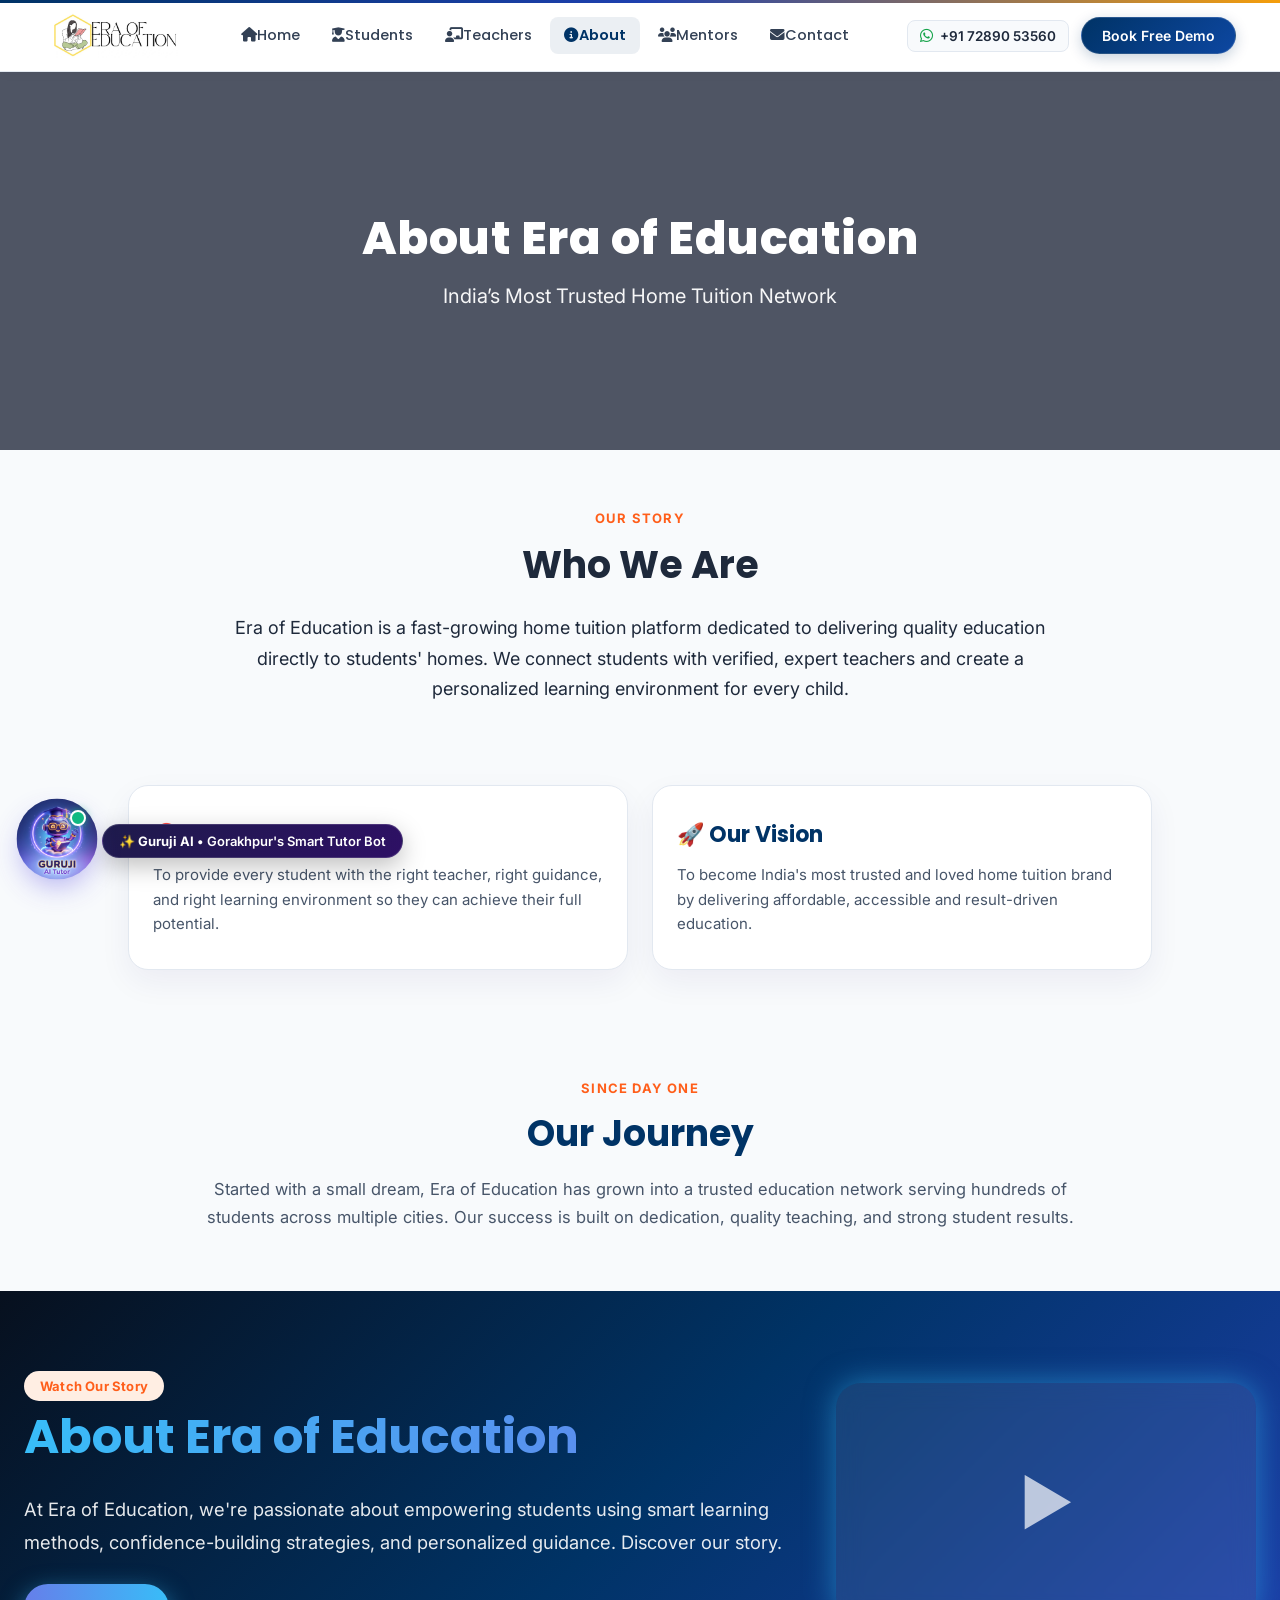
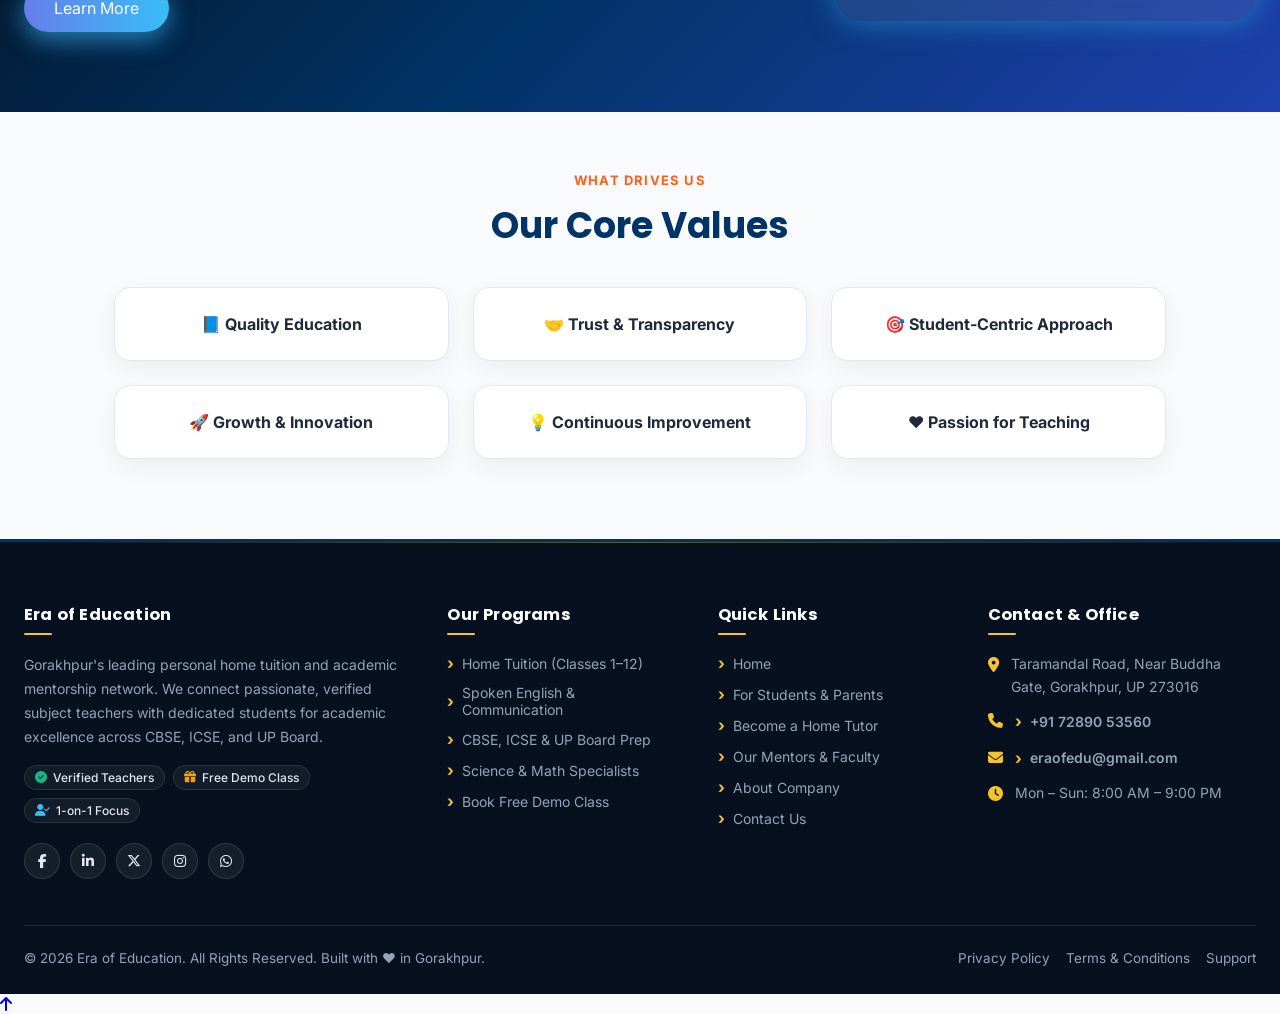
==== commit 0a0f2223: "feat(mobile): make entire site 100% device-friendly and optimized for mobile experience - Added App-" ====
--- a/about.html
+++ b/about.html
@@ -2,7 +2,11 @@
 <html lang="en">
 <head>
   <meta charset="UTF-8">
-  <meta name="viewport" content="width=device-width, initial-scale=1.0">
+  <meta name="viewport" content="width=device-width, initial-scale=1.0, maximum-scale=5.0">
+  <meta name="theme-color" content="#003366">
+  <meta name="mobile-web-app-capable" content="yes">
+  <meta name="apple-mobile-web-app-capable" content="yes">
+  <meta name="apple-mobile-web-app-status-bar-style" content="default">
   <title>About Us | Best Home Tuition, Spoken English & Mentors in Gorakhpur</title>
   <meta name="description" content="Learn about Era of Education in Gorakhpur. Dedicated to delivering the best 1-on-1 home tuition, certified Spoken English classes, and top academic mentors for CBSE, ICSE & UP Board.">
   <meta name="keywords" content="about era of education, best home tuition gorakhpur, spoken english mentors gorakhpur, akash sahani gorakhpur, best tutors and trainers gorakhpur, academic staff gorakhpur">
--- a/css/theme.css
+++ b/css/theme.css
@@ -36,17 +36,37 @@
 html {
   scroll-behavior: smooth;
   -webkit-text-size-adjust: 100%;
+  -webkit-tap-highlight-color: transparent;
 }
 html, body {
-  max-width: 100%;
+  max-width: 100vw;
+  width: 100%;
   overflow-x: hidden;
-}
-* { box-sizing: border-box; }
+  position: relative;
+}
+* { 
+  box-sizing: border-box; 
+  -webkit-tap-highlight-color: transparent;
+}
+button, a, input, select, textarea {
+  touch-action: manipulation;
+}
 body {
   font-family: 'Inter', Arial, sans-serif;
   color: var(--text-dark);
   margin: 0;
   padding: 0;
+  -webkit-font-smoothing: antialiased;
+  -moz-osx-font-smoothing: grayscale;
+}
+body.menu-open {
+  overflow: hidden !important;
+  touch-action: none;
+}
+@media (max-width: 768px) {
+  body {
+    padding-bottom: calc(64px + env(safe-area-inset-bottom, 0px));
+  }
 }
 img {
   max-width: 100%;
@@ -217,35 +237,56 @@
   justify-content: center;
   align-items: center;
   gap: 5px;
-  width: 40px;
-  height: 40px;
+  width: 44px;
+  height: 44px;
   background: #f8fafc;
   border: 1px solid #e2e8f0;
-  border-radius: 8px;
+  border-radius: 10px;
   cursor: pointer;
   padding: 0;
   transition: all 0.2s ease;
-}
-.menu-toggle:hover {
+  -webkit-tap-highlight-color: transparent;
+}
+.menu-toggle:hover, .menu-toggle:focus-visible {
   background: #f1f5f9;
+  border-color: #cbd5e1;
 }
 .menu-toggle span {
-  width: 20px;
-  height: 2px;
+  width: 22px;
+  height: 2.2px;
   border-radius: 2px;
   background: #1e293b;
-  transition: transform 0.25s ease, opacity 0.25s ease;
+  transition: transform 0.25s ease, opacity 0.25s ease, background 0.2s ease;
 }
 .menu-toggle.open span:nth-child(1) {
-  transform: translateY(7px) rotate(45deg);
+  transform: translateY(7.2px) rotate(45deg);
   background: #003366;
 }
 .menu-toggle.open span:nth-child(2) {
   opacity: 0;
 }
 .menu-toggle.open span:nth-child(3) {
-  transform: translateY(-7px) rotate(-45deg);
+  transform: translateY(-7.2px) rotate(-45deg);
   background: #003366;
+}
+
+/* Mobile Menu Backdrop Overlay */
+.mobile-menu-overlay {
+  display: none;
+  position: fixed;
+  inset: 0;
+  background: rgba(15, 23, 42, 0.5);
+  backdrop-filter: blur(5px);
+  -webkit-backdrop-filter: blur(5px);
+  z-index: 998;
+  opacity: 0;
+  transition: opacity 0.25s ease;
+  pointer-events: none;
+}
+.mobile-menu-overlay.active {
+  display: block;
+  opacity: 1;
+  pointer-events: auto;
 }
 
 .nav-mobile-action {
@@ -290,32 +331,57 @@
     left: 0;
     right: 0;
     width: 100%;
-    background: #ffffff;
+    background: rgba(255, 255, 255, 0.98);
+    backdrop-filter: blur(20px);
+    -webkit-backdrop-filter: blur(20px);
     border-bottom: 2px solid #e2e8f0;
-    box-shadow: 0 16px 36px -4px rgba(15, 23, 42, 0.16);
+    box-shadow: 0 20px 40px -4px rgba(15, 23, 42, 0.18);
     flex-direction: column;
     align-items: stretch;
-    padding: 14px 20px 22px;
-    gap: 4px;
+    padding: 16px 20px 24px;
+    gap: 6px;
     z-index: 1000;
+    border-radius: 0 0 22px 22px;
+    max-height: calc(100vh - 80px);
+    overflow-y: auto;
+    -webkit-overflow-scrolling: touch;
   }
 
   .nav-links.open {
     display: flex;
-    animation: navSlideDown 0.22s ease-out forwards;
+    animation: navSlideDown 0.25s cubic-bezier(0.16, 1, 0.3, 1) forwards;
   }
 
   .nav-links a {
     width: 100%;
     padding: 12px 16px;
     font-size: 15.5px;
-    border-radius: 8px;
-    justify-content: flex-start;
+    font-weight: 600;
+    border-radius: 12px;
+    display: flex;
+    align-items: center;
+    gap: 12px;
+    color: #1e293b;
+    min-height: 48px;
+    transition: background 0.18s ease, color 0.18s ease, transform 0.18s ease;
   }
 
   .nav-links a:hover,
   .nav-links a.active {
     background: #f1f5f9;
+    color: #003366;
+    transform: translateX(4px);
+  }
+
+  .nav-links a i {
+    width: 20px;
+    text-align: center;
+    font-size: 16px;
+    color: #64748b;
+  }
+
+  .nav-links a.active i {
+    color: #003366;
   }
 
   .nav-mobile-action {
@@ -330,39 +396,42 @@
   .nav-mobile-cta {
     background: linear-gradient(135deg, #003366 0%, #0d47a1 100%);
     color: #ffffff !important;
-    padding: 12px 18px;
-    border-radius: 10px;
+    padding: 13px 18px;
+    border-radius: 12px;
     text-align: center;
-    font-weight: 600;
-    font-size: 14.5px;
+    font-weight: 700;
+    font-size: 15px;
     text-decoration: none;
     display: flex;
     align-items: center;
     justify-content: center;
-    gap: 8px;
+    gap: 9px;
+    box-shadow: 0 4px 14px rgba(0, 51, 102, 0.25);
+    min-height: 48px;
   }
 
   .nav-mobile-wa {
     background: #ecfdf5;
     color: #047857 !important;
     border: 1px solid #a7f3d0;
-    padding: 12px 18px;
-    border-radius: 10px;
+    padding: 13px 18px;
+    border-radius: 12px;
     text-align: center;
-    font-weight: 600;
-    font-size: 14.5px;
+    font-weight: 700;
+    font-size: 15px;
     text-decoration: none;
     display: flex;
     align-items: center;
     justify-content: center;
-    gap: 8px;
+    gap: 9px;
+    min-height: 48px;
   }
 }
 
 @keyframes navSlideDown {
   from {
     opacity: 0;
-    transform: translateY(-8px);
+    transform: translateY(-10px);
   }
   to {
     opacity: 1;
@@ -372,17 +441,167 @@
 
 @media (max-width: 480px) {
   .site-header {
-    height: 64px;
+    height: 62px;
   }
   .nav-container {
     padding: 0 16px;
   }
   .nav-container .logo img {
-    height: 38px;
+    height: 36px;
   }
   .nav-cta {
-    padding: 8px 14px !important;
-    font-size: 13px !important;
+    display: none !important; /* Conceal desktop CTA on mobile header to prioritize logo and hamburger */
+  }
+}
+
+/* ================================================================
+   MOBILE BOTTOM QUICK ACTION BAR (< 768px)
+   Persistent thumb-friendly navigation bar for high conversions
+   ================================================================ */
+.mobile-bottom-bar {
+  display: none;
+}
+
+@media (max-width: 768px) {
+  .mobile-bottom-bar {
+    display: flex;
+    position: fixed;
+    bottom: 0;
+    left: 0;
+    right: 0;
+    width: 100%;
+    height: calc(60px + env(safe-area-inset-bottom, 0px));
+    padding-bottom: env(safe-area-inset-bottom, 0px);
+    background: rgba(255, 255, 255, 0.95);
+    backdrop-filter: blur(18px);
+    -webkit-backdrop-filter: blur(18px);
+    border-top: 1px solid rgba(226, 232, 240, 0.9);
+    box-shadow: 0 -4px 22px rgba(15, 23, 42, 0.08);
+    z-index: 9990;
+    align-items: center;
+    justify-content: space-around;
+  }
+
+  .mobile-bottom-bar .mob-tab {
+    flex: 1;
+    display: flex;
+    flex-direction: column;
+    align-items: center;
+    justify-content: center;
+    height: 100%;
+    text-decoration: none;
+    color: #64748B;
+    font-size: 11px;
+    font-weight: 600;
+    font-family: 'Poppins', sans-serif;
+    gap: 3px;
+    transition: all 0.2s ease;
+    border: none;
+    background: transparent;
+    cursor: pointer;
+    padding: 6px 2px 4px;
+    -webkit-tap-highlight-color: transparent;
+  }
+
+  .mobile-bottom-bar .mob-tab .mob-tab-icon {
+    font-size: 18px;
+    height: 22px;
+    display: flex;
+    align-items: center;
+    justify-content: center;
+    transition: transform 0.2s ease, color 0.2s ease;
+  }
+
+  .mobile-bottom-bar .mob-tab:active {
+    transform: scale(0.92);
+  }
+
+  .mobile-bottom-bar .mob-tab.active {
+    color: #003366;
+    font-weight: 700;
+  }
+
+  .mobile-bottom-bar .mob-tab.active .mob-tab-icon {
+    color: #003366;
+    transform: translateY(-2px);
+  }
+
+  .mobile-bottom-bar .mob-tab-call {
+    color: #0284C7;
+  }
+  .mobile-bottom-bar .mob-tab-call .mob-tab-icon {
+    color: #0284C7;
+  }
+
+  .mobile-bottom-bar .mob-tab-wa {
+    color: #16A34A;
+  }
+  .mobile-bottom-bar .mob-tab-wa .mob-tab-icon {
+    color: #16A34A;
+  }
+
+  .mobile-bottom-bar .mob-tab-demo {
+    color: #EA580C;
+    position: relative;
+  }
+  .mobile-bottom-bar .mob-tab-demo .mob-tab-icon {
+    color: #EA580C;
+    position: relative;
+  }
+  .mobile-bottom-bar .mob-tab-demo.active {
+    color: #C2410C;
+  }
+
+  .mobile-bottom-bar .mob-tab-demo .mob-tab-icon::after {
+    content: "";
+    position: absolute;
+    top: -2px;
+    right: -4px;
+    width: 7px;
+    height: 7px;
+    background: #FF5E1A;
+    border-radius: 50%;
+    animation: demoPulse 1.8s infinite;
+  }
+
+  @keyframes demoPulse {
+    0% { transform: scale(1); opacity: 1; }
+    50% { transform: scale(1.6); opacity: 0.5; }
+    100% { transform: scale(1); opacity: 1; }
+  }
+
+  .mobile-bottom-bar .mob-tab-ai {
+    color: #7C3AED;
+  }
+  .mobile-bottom-bar .mob-tab-ai .mob-tab-icon {
+    color: #7C3AED;
+  }
+
+  /* Floating Widgets Elevation on Mobile: never overlap the bottom bar */
+  .whatsapp-float {
+    bottom: calc(74px + env(safe-area-inset-bottom, 0px)) !important;
+    right: 14px !important;
+    width: 48px !important;
+    height: 48px !important;
+    box-shadow: 0 6px 18px rgba(37, 211, 102, 0.35) !important;
+  }
+  .whatsapp-float img {
+    width: 26px !important;
+    height: 26px !important;
+  }
+
+  .guruji-launcher {
+    bottom: calc(74px + env(safe-area-inset-bottom, 0px)) !important;
+    left: 14px !important;
+    width: 50px !important;
+    height: 50px !important;
+  }
+
+  .back-to-top {
+    bottom: calc(74px + env(safe-area-inset-bottom, 0px)) !important;
+    right: 14px !important;
+    width: 44px !important;
+    height: 44px !important;
   }
 }
 
@@ -1417,7 +1636,7 @@
 
 @media (max-width: 600px) {
   .site-footer-modern {
-    padding: 38px 16px 20px !important;
+    padding: 38px 16px calc(80px + env(safe-area-inset-bottom, 0px)) !important;
   }
   .footer-main-grid {
     grid-template-columns: 1fr !important;
@@ -1436,3 +1655,11 @@
   }
 }
 
+/* Mobile Forms & Touch Optimization */
+@media (max-width: 768px) {
+  input:not([type="checkbox"]):not([type="radio"]), select, textarea {
+    font-size: 16px !important; /* Prevents auto-zoom on iOS */
+  }
+}
+
+
--- a/css/about.css
+++ b/css/about.css
@@ -70,22 +70,36 @@
 /* STATS */
 .stats {
   display: grid;
-  grid-template-columns: repeat(auto-fit,minmax(200px,1fr));
-  gap: 30px;
-  padding: 60px 10%;
+  grid-template-columns: repeat(auto-fit, minmax(200px, 1fr));
+  gap: 20px;
+  padding: 60px 8%;
   background: linear-gradient(135deg,#007bff,#00c6ff);
   color: white;
   text-align: center;
 }
 
+@media (max-width: 700px) {
+  .stats {
+    grid-template-columns: repeat(2, 1fr);
+    gap: 12px;
+    padding: 36px 16px;
+  }
+}
+
+@media (max-width: 380px) {
+  .stats {
+    grid-template-columns: 1fr;
+  }
+}
+
 .stat-card {
   background: rgba(255,255,255,0.15);
-  padding: 30px;
+  padding: 24px 16px;
   border-radius: 20px;
 }
 
 .stat-card h3 {
-  font-size: 42px;
+  font-size: clamp(30px, 6vw, 42px);
   margin-bottom: 10px;
 }
 
@@ -93,8 +107,8 @@
 .mission-vision {
   display: flex;
   justify-content: center;
-  gap: 32px;
-  padding: 50px 24px;
+  gap: 24px;
+  padding: 50px 20px;
   max-width: 1100px;
   margin: 0 auto;
   flex-wrap: wrap;
@@ -102,13 +116,15 @@
 
 .mv-box {
   background: #ffffff;
-  padding: 36px 30px;
-  flex: 1 1 380px;
+  padding: 32px 24px;
+  flex: 1 1 280px;
+  min-width: 0;
   max-width: 500px;
   border-radius: 20px;
   box-shadow: 0 12px 32px rgba(27, 20, 100, 0.06);
   border: 1px solid #e2e8f0;
   transition: transform 0.3s ease, box-shadow 0.3s ease;
+  box-sizing: border-box;
 }
 
 .mv-box:hover {
@@ -288,9 +304,13 @@
 }
 
 .video-wrapper {
+  position: relative;
   width: 100%;
-  height: 480px;
+  max-width: 760px;
+  margin: 0 auto;
+  border-radius: 16px;
   overflow: hidden;
+  aspect-ratio: 16 / 9;
 }
 
 .video-wrapper iframe {
@@ -316,9 +336,6 @@
   .premium-container {
     flex-direction: column;
     text-align: center;
-  }
-  .video-wrapper {
-    height: 380px;
   }
 }
 
--- a/css/guruji.css
+++ b/css/guruji.css
@@ -482,15 +482,39 @@
   box-shadow: 0 6px 16px rgba(255, 122, 48, 0.45);
 }
 
+@media (max-width: 768px) {
+  .guruji-launcher {
+    left: 14px;
+    bottom: calc(74px + env(safe-area-inset-bottom, 0px));
+    width: 50px;
+    height: 50px;
+  }
+  .guruji-panel {
+    left: 10px;
+    right: 10px;
+    width: auto;
+    bottom: calc(74px + env(safe-area-inset-bottom, 0px));
+    max-height: calc(100vh - 100px);
+    height: min(560px, 80vh);
+    border-radius: 20px;
+    z-index: 10005;
+  }
+  .guruji-tooltip {
+    display: none !important;
+  }
+  .guruji-input-row input {
+    font-size: 16px;
+  }
+}
+
 @media (max-width: 480px) {
   .guruji-panel {
-    left: 12px;
-    right: 12px;
-    width: auto;
-    bottom: 96px;
-    height: 520px;
+    left: 6px;
+    right: 6px;
+    bottom: calc(72px + env(safe-area-inset-bottom, 0px));
+    max-height: calc(100vh - 86px);
+    height: min(540px, 84vh);
+    border-radius: 18px;
   }
-  .guruji-tooltip {
-    display: none;
-  }
-}
+}
+
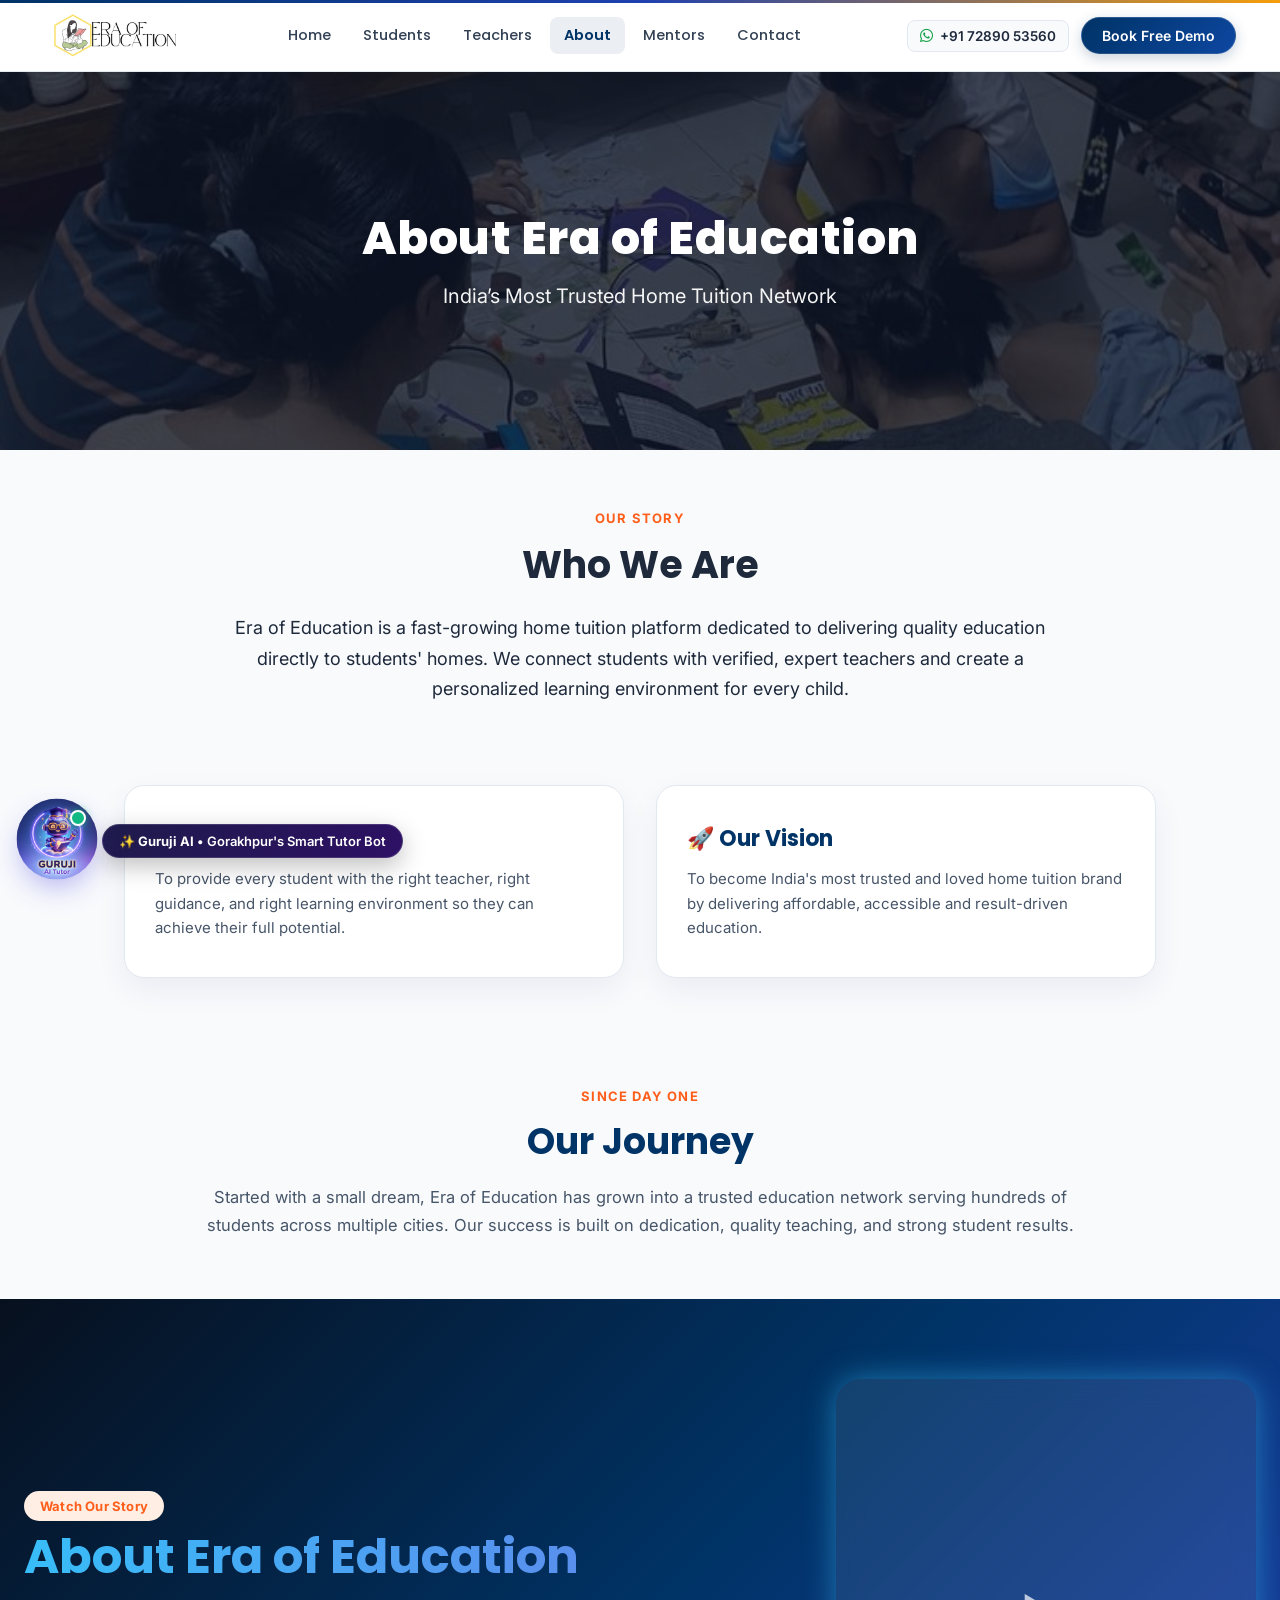
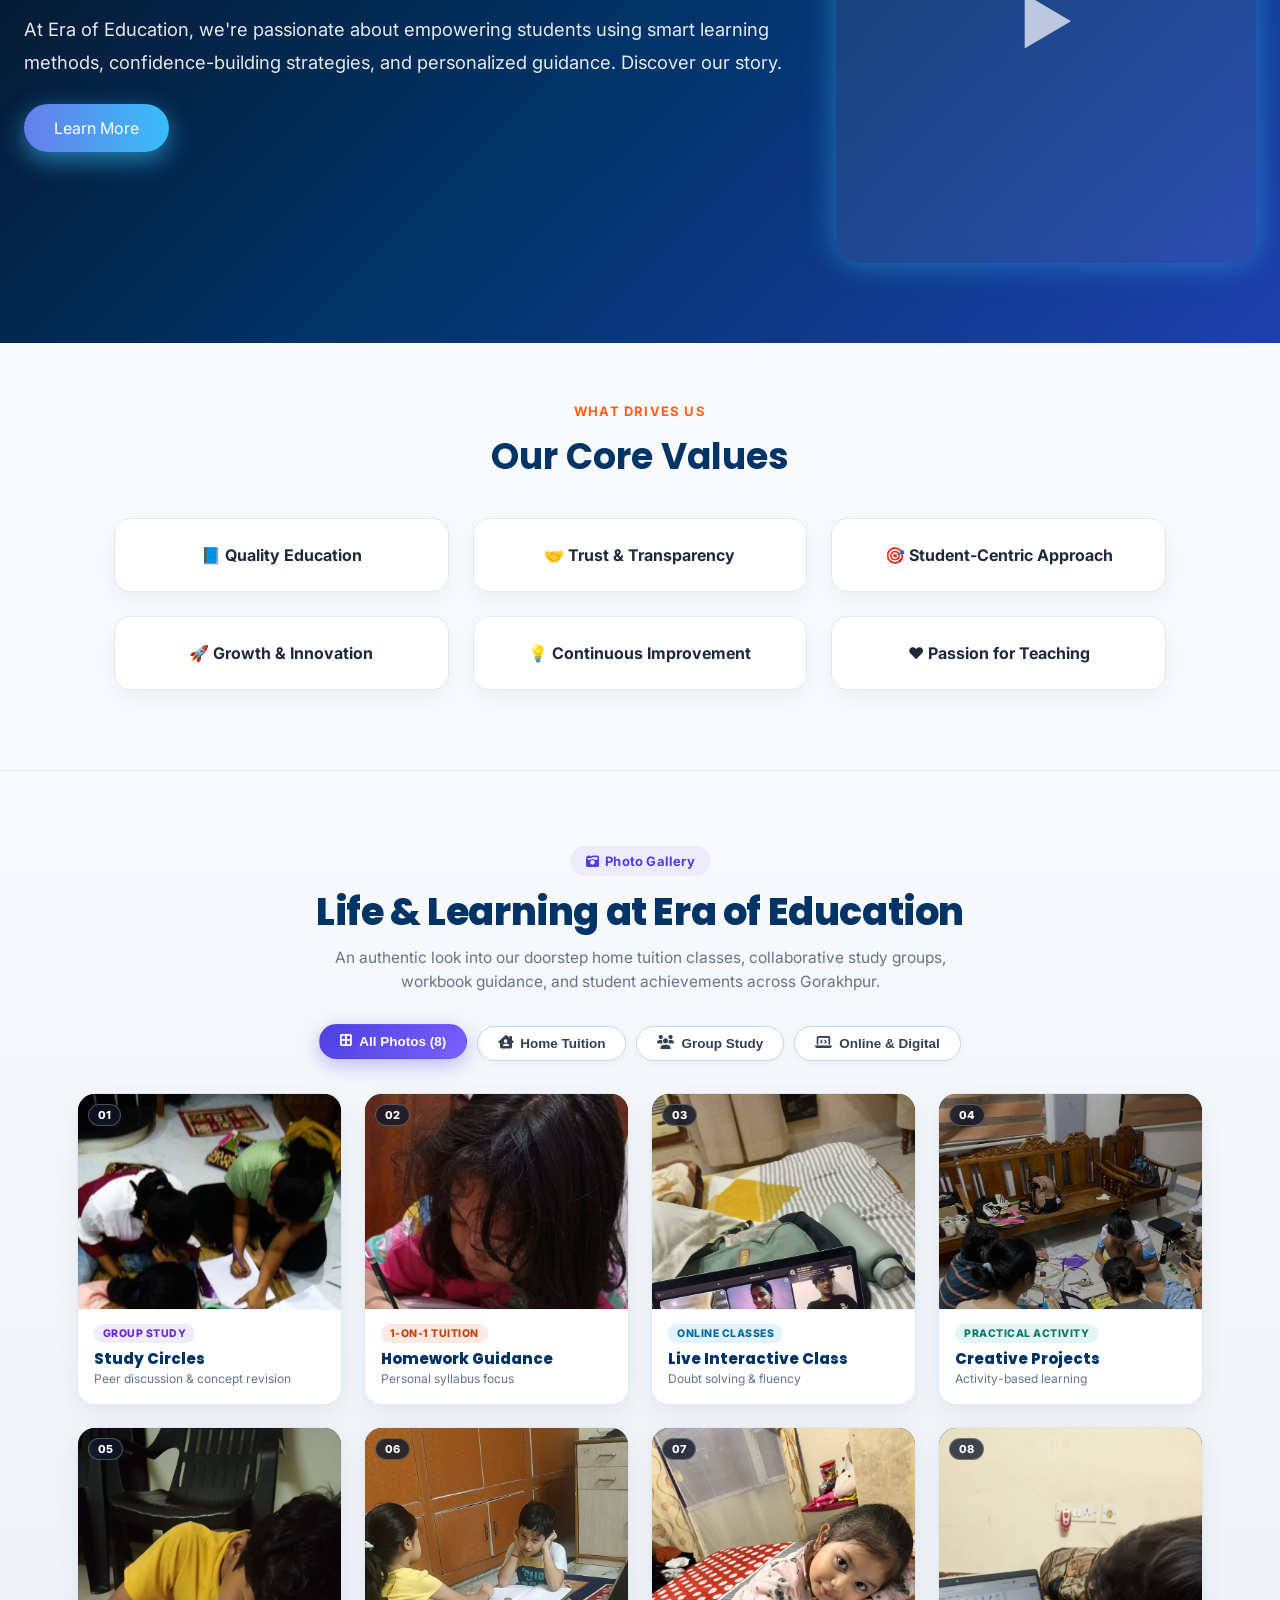
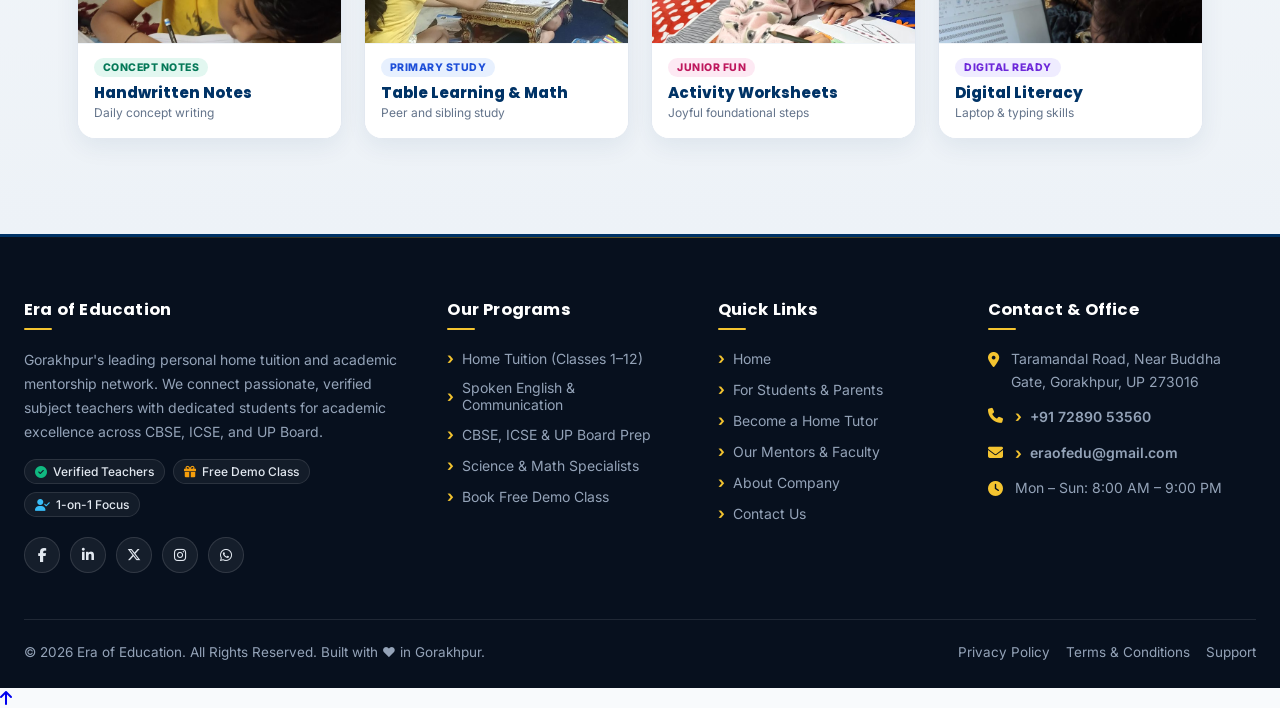
==== commit e05ac9a3: "feat: complete local SEO for Gorakhpur, responsive hero alignment, local assets & AI search optimiza" ====
--- a/about.html
+++ b/about.html
@@ -2,14 +2,10 @@
 <html lang="en">
 <head>
   <meta charset="UTF-8">
-  <meta name="viewport" content="width=device-width, initial-scale=1.0, maximum-scale=5.0">
-  <meta name="theme-color" content="#003366">
-  <meta name="mobile-web-app-capable" content="yes">
-  <meta name="apple-mobile-web-app-capable" content="yes">
-  <meta name="apple-mobile-web-app-status-bar-style" content="default">
-  <title>About Us | Best Home Tuition, Spoken English & Mentors in Gorakhpur</title>
-  <meta name="description" content="Learn about Era of Education in Gorakhpur. Dedicated to delivering the best 1-on-1 home tuition, certified Spoken English classes, and top academic mentors for CBSE, ICSE & UP Board.">
-  <meta name="keywords" content="about era of education, best home tuition gorakhpur, spoken english mentors gorakhpur, akash sahani gorakhpur, best tutors and trainers gorakhpur, academic staff gorakhpur">
+  <meta name="viewport" content="width=device-width, initial-scale=1.0">
+  <title>About Best Home Tuition & Top Mentors in Gorakhpur | Era of Education</title>
+  <meta name="description" content="Discover Era of Education — Gorakhpur's premier home tuition network connecting 500+ students with top home tutors, certified mentors & spoken English trainers across all areas.">
+  <meta name="keywords" content="about era of education, best home tuition gorakhpur, top home tutors gorakhpur, best home teacher gorakhpur, akash sahani gorakhpur, spoken english mentors gorakhpur">
   <meta name="author" content="Era of Education">
   <meta name="robots" content="index, follow, max-image-preview:large, max-snippet:-1, max-video-preview:-1">
   <link rel="canonical" href="https://eraofeducation.in/about.html">
@@ -51,52 +47,571 @@
   <link rel="preconnect" href="https://fonts.googleapis.com">
   <link rel="preconnect" href="https://fonts.gstatic.com" crossorigin>
   <link href="https://fonts.googleapis.com/css2?family=Poppins:wght@400;600;700;800&family=Inter:wght@400;500;600;700&display=swap" rel="stylesheet">
-  <link rel="stylesheet" href="css/theme.css?v=5.0">
-  <link rel="stylesheet" href="css/about.css?v=5.0">
-  <link rel="stylesheet" href="css/guruji.css?v=5.0">
+  <link rel="stylesheet" href="css/theme.css?v=9.0">
+  <link rel="stylesheet" href="css/about.css?v=9.0">
+  <link rel="stylesheet" href="css/guruji.css?v=9.0">
   <link rel="stylesheet" href="https://cdnjs.cloudflare.com/ajax/libs/font-awesome/6.5.0/css/all.min.css">
 
   <!-- JSON-LD Structured Data -->
   <script type="application/ld+json">
   {
     "@context": "https://schema.org",
-    "@type": "AboutPage",
-    "name": "About Era of Education",
-    "url": "https://eraofeducation.in/about.html",
-    "description": "Learn about Era of Education, founded by Akash Sahani, providing trusted home tuition services in Gorakhpur.",
-    "publisher": {
-      "@type": "EducationalOrganization",
-      "name": "Era of Education",
-      "url": "https://eraofeducation.in/",
-      "logo": "https://eraofeducation.in/images/Logo.PNG",
-      "telephone": "+91-7289053560",
-      "address": {
-        "@type": "PostalAddress",
-        "streetAddress": "Taramandal Road",
-        "addressLocality": "Gorakhpur",
-        "addressRegion": "Uttar Pradesh",
-        "addressCountry": "IN"
+    "@graph": [
+      {
+        "@type": "EducationalOrganization",
+        "name": "Era of Education",
+        "url": "https://eraofeducation.in/about.html",
+        "description": "Gorakhpur's top home tuition and tutor bureau providing verified 1-on-1 home teachers and Spoken English trainers across all 22+ localities.",
+        "telephone": "+91-7289053560",
+        "areaServed": [
+          {
+                    "@type": "City",
+                    "name": "Gorakhpur"
+          },
+          {
+                    "@type": "AdministrativeArea",
+                    "name": "Uttar Pradesh"
+          },
+          {
+                    "@type": "Place",
+                    "name": "Taramandal, Gorakhpur",
+                    "description": "Best home tuition, verified home tutors and top home teachers in Taramandal, Gorakhpur"
+          },
+          {
+                    "@type": "Place",
+                    "name": "Golghar, Gorakhpur",
+                    "description": "Best home tuition, verified home tutors and top home teachers in Golghar, Gorakhpur"
+          },
+          {
+                    "@type": "Place",
+                    "name": "Betiahata, Gorakhpur",
+                    "description": "Best home tuition, verified home tutors and top home teachers in Betiahata, Gorakhpur"
+          },
+          {
+                    "@type": "Place",
+                    "name": "Mohaddipur, Gorakhpur",
+                    "description": "Best home tuition, verified home tutors and top home teachers in Mohaddipur, Gorakhpur"
+          },
+          {
+                    "@type": "Place",
+                    "name": "Rustampur, Gorakhpur",
+                    "description": "Best home tuition, verified home tutors and top home teachers in Rustampur, Gorakhpur"
+          },
+          {
+                    "@type": "Place",
+                    "name": "Medical College Road, Gorakhpur",
+                    "description": "Best home tuition, verified home tutors and top home teachers in Medical College Road, Gorakhpur"
+          },
+          {
+                    "@type": "Place",
+                    "name": "Asuran Chowk, Gorakhpur",
+                    "description": "Best home tuition, verified home tutors and top home teachers in Asuran Chowk, Gorakhpur"
+          },
+          {
+                    "@type": "Place",
+                    "name": "Shahpur, Gorakhpur",
+                    "description": "Best home tuition, verified home tutors and top home teachers in Shahpur, Gorakhpur"
+          },
+          {
+                    "@type": "Place",
+                    "name": "Civil Lines, Gorakhpur",
+                    "description": "Best home tuition, verified home tutors and top home teachers in Civil Lines, Gorakhpur"
+          },
+          {
+                    "@type": "Place",
+                    "name": "Cantt & Cantonment, Gorakhpur",
+                    "description": "Best home tuition, verified home tutors and top home teachers in Cantt & Cantonment, Gorakhpur"
+          },
+          {
+                    "@type": "Place",
+                    "name": "Kunraghat & AIIMS, Gorakhpur",
+                    "description": "Best home tuition, verified home tutors and top home teachers in Kunraghat & AIIMS, Gorakhpur"
+          },
+          {
+                    "@type": "Place",
+                    "name": "Basharatpur, Gorakhpur",
+                    "description": "Best home tuition, verified home tutors and top home teachers in Basharatpur, Gorakhpur"
+          },
+          {
+                    "@type": "Place",
+                    "name": "Rapti Nagar (Phases 1-4), Gorakhpur",
+                    "description": "Best home tuition, verified home tutors and top home teachers in Rapti Nagar (Phases 1-4), Gorakhpur"
+          },
+          {
+                    "@type": "Place",
+                    "name": "Padri Bazar, Gorakhpur",
+                    "description": "Best home tuition, verified home tutors and top home teachers in Padri Bazar, Gorakhpur"
+          },
+          {
+                    "@type": "Place",
+                    "name": "Gorakhnath, Gorakhpur",
+                    "description": "Best home tuition, verified home tutors and top home teachers in Gorakhnath, Gorakhpur"
+          },
+          {
+                    "@type": "Place",
+                    "name": "Daudpur, Gorakhpur",
+                    "description": "Best home tuition, verified home tutors and top home teachers in Daudpur, Gorakhpur"
+          },
+          {
+                    "@type": "Place",
+                    "name": "Dharamshala Bazar, Gorakhpur",
+                    "description": "Best home tuition, verified home tutors and top home teachers in Dharamshala Bazar, Gorakhpur"
+          },
+          {
+                    "@type": "Place",
+                    "name": "Surajkund & Tiwaripur, Gorakhpur",
+                    "description": "Best home tuition, verified home tutors and top home teachers in Surajkund & Tiwaripur, Gorakhpur"
+          },
+          {
+                    "@type": "Place",
+                    "name": "Bilandpur & Hariom Nagar, Gorakhpur",
+                    "description": "Best home tuition, verified home tutors and top home teachers in Bilandpur & Hariom Nagar, Gorakhpur"
+          },
+          {
+                    "@type": "Place",
+                    "name": "Chargawan & Fertilizer, Gorakhpur",
+                    "description": "Best home tuition, verified home tutors and top home teachers in Chargawan & Fertilizer, Gorakhpur"
+          },
+          {
+                    "@type": "Place",
+                    "name": "Alinagar & Urdu Bazar, Gorakhpur",
+                    "description": "Best home tuition, verified home tutors and top home teachers in Alinagar & Urdu Bazar, Gorakhpur"
+          },
+          {
+                    "@type": "Place",
+                    "name": "Kusumhi & Khorabar, Gorakhpur",
+                    "description": "Best home tuition, verified home tutors and top home teachers in Kusumhi & Khorabar, Gorakhpur"
+          }
+]
       }
-    },
-    "breadcrumb": {
-      "@type": "BreadcrumbList",
-      "itemListElement": [
-        {
-          "@type": "ListItem",
-          "position": 1,
-          "name": "Home",
-          "item": "https://eraofeducation.in/"
-        },
-        {
-          "@type": "ListItem",
-          "position": 2,
-          "name": "About Us",
-          "item": "https://eraofeducation.in/about.html"
-        }
-      ]
-    }
+    ]
   }
   </script>
+<style id="gallery-embedded-styles">
+/* ==========================================================================
+   ERA OF EDUCATION - PHOTO GALLERY STYLES (Bulletproof & Fully Positioned)
+   ========================================================================== */
+.about-gallery {
+  padding: 75px 6% 95px !important;
+  background: linear-gradient(180deg, #f8fafc 0%, #edf2f7 100%) !important;
+  border-top: 1px solid rgba(0, 0, 0, 0.06) !important;
+  position: relative !important;
+  display: block !important;
+  width: 100% !important;
+  box-sizing: border-box !important;
+}
+
+.gallery-container {
+  max-width: 1200px !important;
+  margin: 0 auto !important;
+  width: 100% !important;
+}
+
+.gallery-header {
+  text-align: center !important;
+  max-width: 680px !important;
+  margin: 0 auto 32px !important;
+}
+
+.gallery-badge-wrap {
+  margin-bottom: 12px !important;
+  display: flex !important;
+  justify-content: center !important;
+}
+
+.gallery-header h2 {
+  font-size: clamp(26px, 3.4vw, 38px) !important;
+  color: #003366 !important;
+  font-weight: 800 !important;
+  margin: 8px 0 10px !important;
+  line-height: 1.25 !important;
+  letter-spacing: -0.4px !important;
+}
+
+.gallery-header p {
+  font-size: 15.5px !important;
+  color: #64748b !important;
+  line-height: 1.55 !important;
+  margin: 0 !important;
+}
+
+/* Category Filter Tabs */
+.gallery-filters {
+  display: flex !important;
+  justify-content: center !important;
+  gap: 10px !important;
+  flex-wrap: wrap !important;
+  margin-bottom: 32px !important;
+}
+
+.gallery-filter-btn {
+  padding: 9px 20px !important;
+  border-radius: 50px !important;
+  border: 1.5px solid #cbd5e1 !important;
+  background: #ffffff !important;
+  color: #334155 !important;
+  font-weight: 700 !important;
+  font-size: 13.5px !important;
+  cursor: pointer !important;
+  display: inline-flex !important;
+  align-items: center !important;
+  gap: 7px !important;
+  transition: all 0.25s ease !important;
+  box-shadow: 0 2px 8px rgba(0, 0, 0, 0.04) !important;
+}
+
+.gallery-filter-btn:hover {
+  border-color: #4C3FE0 !important;
+  color: #4C3FE0 !important;
+  transform: translateY(-2px) !important;
+  box-shadow: 0 6px 16px rgba(76, 63, 224, 0.16) !important;
+}
+
+.gallery-filter-btn.active {
+  background: linear-gradient(135deg, #4C3FE0, #7B61FF) !important;
+  color: #ffffff !important;
+  border-color: transparent !important;
+  box-shadow: 0 6px 20px rgba(76, 63, 224, 0.35) !important;
+  transform: translateY(-2px) !important;
+}
+
+/* 4-Column Balanced Grid */
+.compact-gallery-grid {
+  display: grid !important;
+  grid-template-columns: repeat(4, 1fr) !important;
+  gap: 22px !important;
+  width: 100% !important;
+}
+
+/* Photo Card Frame */
+.gallery-card-item {
+  background: #ffffff !important;
+  border-radius: 18px !important;
+  overflow: hidden !important;
+  box-shadow: 0 8px 24px rgba(0, 51, 102, 0.07) !important;
+  border: 1.5px solid #e2e8f0 !important;
+  display: flex !important;
+  flex-direction: column !important;
+  transition: transform 0.35s cubic-bezier(0.2, 1, 0.3, 1), box-shadow 0.35s cubic-bezier(0.2, 1, 0.3, 1), border-color 0.3s ease !important;
+  cursor: pointer !important;
+  position: relative !important;
+}
+
+.gallery-card-item:hover {
+  transform: translateY(-7px) !important;
+  box-shadow: 0 20px 42px rgba(76, 63, 224, 0.22) !important;
+  border-color: #7B61FF !important;
+}
+
+/* Image Box - Uniform 210px Height */
+.gallery-card-image {
+  position: relative !important;
+  width: 100% !important;
+  height: 215px !important;
+  overflow: hidden !important;
+  background: #0f172a !important;
+}
+
+.gallery-card-image img {
+  width: 100% !important;
+  height: 100% !important;
+  object-fit: cover !important;
+  object-position: center top !important;
+  display: block !important;
+  transition: transform 0.65s cubic-bezier(0.2, 1, 0.3, 1) !important;
+  margin: 0 !important;
+  border-radius: 0 !important;
+}
+
+.gallery-card-item:hover .gallery-card-image img {
+  transform: scale(1.08) !important;
+}
+
+/* Number Chip */
+.gallery-card-num {
+  position: absolute !important;
+  top: 10px !important;
+  left: 10px !important;
+  font-size: 11px !important;
+  font-weight: 800 !important;
+  color: #ffffff !important;
+  background: rgba(15, 23, 42, 0.78) !important;
+  backdrop-filter: blur(6px) !important;
+  padding: 3px 9px !important;
+  border-radius: 12px !important;
+  border: 1px solid rgba(255, 255, 255, 0.25) !important;
+  z-index: 3 !important;
+}
+
+/* Hover Zoom Button */
+.gallery-card-zoom {
+  position: absolute !important;
+  top: 10px !important;
+  right: 10px !important;
+  width: 32px !important;
+  height: 32px !important;
+  border-radius: 50% !important;
+  background: rgba(255, 255, 255, 0.95) !important;
+  color: #4C3FE0 !important;
+  display: flex !important;
+  align-items: center !important;
+  justify-content: center !important;
+  font-size: 12px !important;
+  box-shadow: 0 4px 12px rgba(0, 0, 0, 0.25) !important;
+  opacity: 0 !important;
+  transform: scale(0.8) !important;
+  transition: all 0.25s ease !important;
+  z-index: 3 !important;
+}
+
+.gallery-card-item:hover .gallery-card-zoom {
+  opacity: 1 !important;
+  transform: scale(1) !important;
+}
+
+/* Text Caption Area */
+.gallery-card-body {
+  padding: 14px 16px 16px !important;
+  background: #ffffff !important;
+  display: flex !important;
+  flex-direction: column !important;
+  flex-grow: 1 !important;
+  border-top: 1px solid #f1f5f9 !important;
+}
+
+.gallery-card-tag {
+  align-self: flex-start !important;
+  font-size: 10.5px !important;
+  font-weight: 800 !important;
+  text-transform: uppercase !important;
+  letter-spacing: 0.5px !important;
+  padding: 3px 9px !important;
+  border-radius: 14px !important;
+  margin-bottom: 6px !important;
+}
+
+.tag-purple { background: rgba(123, 97, 255, 0.12) !important; color: #6d28d9 !important; }
+.tag-orange { background: rgba(255, 77, 18, 0.12) !important; color: #c2410c !important; }
+.tag-cyan { background: rgba(14, 165, 233, 0.12) !important; color: #0369a1 !important; }
+.tag-teal { background: rgba(20, 184, 166, 0.12) !important; color: #0f766e !important; }
+.tag-green { background: rgba(16, 185, 129, 0.12) !important; color: #047857 !important; }
+.tag-blue { background: rgba(59, 130, 246, 0.12) !important; color: #1d4ed8 !important; }
+.tag-pink { background: rgba(236, 72, 153, 0.12) !important; color: #be185d !important; }
+
+.gallery-card-body h3 {
+  font-size: 15px !important;
+  font-weight: 800 !important;
+  color: #003366 !important;
+  margin: 0 0 3px !important;
+  line-height: 1.3 !important;
+}
+
+.gallery-card-body p {
+  font-size: 12px !important;
+  color: #64748b !important;
+  margin: 0 !important;
+  line-height: 1.4 !important;
+}
+
+/* Lightbox Modal */
+.gallery-modal {
+  position: fixed !important;
+  inset: 0 !important;
+  z-index: 999999 !important;
+  display: flex !important;
+  align-items: center !important;
+  justify-content: center !important;
+  opacity: 0 !important;
+  visibility: hidden !important;
+  transition: opacity 0.3s ease, visibility 0.3s ease !important;
+  padding: 20px !important;
+}
+
+.gallery-modal.open {
+  opacity: 1 !important;
+  visibility: visible !important;
+}
+
+.gallery-modal-overlay {
+  position: absolute !important;
+  inset: 0 !important;
+  background: rgba(15, 23, 42, 0.92) !important;
+  backdrop-filter: blur(10px) !important;
+}
+
+.gallery-modal-content {
+  position: relative !important;
+  z-index: 2 !important;
+  max-width: 860px !important;
+  width: 100% !important;
+  background: #ffffff !important;
+  border-radius: 24px !important;
+  overflow: hidden !important;
+  box-shadow: 0 35px 90px rgba(0, 0, 0, 0.65) !important;
+  transform: scale(0.92) !important;
+  transition: transform 0.35s cubic-bezier(0.2, 1, 0.3, 1) !important;
+}
+
+.gallery-modal.open .gallery-modal-content {
+  transform: scale(1) !important;
+}
+
+.gallery-modal-close {
+  position: absolute !important;
+  top: 14px !important;
+  right: 14px !important;
+  z-index: 12 !important;
+  width: 42px !important;
+  height: 42px !important;
+  border-radius: 50% !important;
+  background: rgba(15, 23, 42, 0.8) !important;
+  color: #ffffff !important;
+  border: 1.5px solid rgba(255, 255, 255, 0.25) !important;
+  font-size: 26px !important;
+  line-height: 1 !important;
+  display: flex !important;
+  align-items: center !important;
+  justify-content: center !important;
+  cursor: pointer !important;
+  transition: all 0.25s ease !important;
+}
+
+.gallery-modal-close:hover {
+  background: #ff4d12 !important;
+  transform: rotate(90deg) !important;
+}
+
+.gallery-modal-nav {
+  position: absolute !important;
+  top: 42% !important;
+  transform: translateY(-50%) !important;
+  z-index: 12 !important;
+  width: 46px !important;
+  height: 46px !important;
+  border-radius: 50% !important;
+  border: none !important;
+  background: rgba(15, 23, 42, 0.78) !important;
+  color: #ffffff !important;
+  display: flex !important;
+  align-items: center !important;
+  justify-content: center !important;
+  font-size: 16px !important;
+  cursor: pointer !important;
+  backdrop-filter: blur(6px) !important;
+  box-shadow: 0 4px 14px rgba(0, 0, 0, 0.3) !important;
+  transition: all 0.25s ease !important;
+}
+
+.modal-nav-prev { left: 16px !important; }
+.modal-nav-next { right: 16px !important; }
+
+.gallery-modal-nav:hover {
+  background: #ff4d12 !important;
+  transform: translateY(-50%) scale(1.1) !important;
+}
+
+.gallery-modal-img-wrap {
+  width: 100% !important;
+  height: 500px !important;
+  overflow: hidden !important;
+  background: #090d16 !important;
+  display: flex !important;
+  align-items: center !important;
+  justify-content: center !important;
+}
+
+#galleryModalImg {
+  max-width: 100% !important;
+  max-height: 100% !important;
+  object-fit: contain !important;
+  display: block !important;
+  transition: opacity 0.2s ease, transform 0.2s ease !important;
+}
+
+.gallery-modal-caption {
+  padding: 20px 26px 24px !important;
+  background: #ffffff !important;
+}
+
+.gallery-modal-header-meta {
+  display: flex !important;
+  justify-content: space-between !important;
+  align-items: center !important;
+  margin-bottom: 6px !important;
+}
+
+.gallery-modal-counter {
+  font-size: 12px !important;
+  font-weight: 700 !important;
+  color: #64748b !important;
+  text-transform: uppercase !important;
+  letter-spacing: 0.5px !important;
+}
+
+.gallery-modal-tag {
+  font-size: 11px !important;
+  font-weight: 700 !important;
+  background: rgba(76, 63, 224, 0.1) !important;
+  color: #4C3FE0 !important;
+  padding: 3px 10px !important;
+  border-radius: 20px !important;
+}
+
+#galleryModalTitle {
+  font-size: 20px !important;
+  font-weight: 800 !important;
+  color: #003366 !important;
+  margin: 0 0 5px !important;
+}
+
+#galleryModalDesc {
+  font-size: 14.5px !important;
+  color: #64748b !important;
+  line-height: 1.5 !important;
+  margin: 0 !important;
+}
+
+/* Responsive Grid */
+@media (max-width: 1060px) {
+  .compact-gallery-grid {
+    grid-template-columns: repeat(3, 1fr) !important;
+    gap: 18px !important;
+  }
+}
+
+@media (max-width: 768px) {
+  .compact-gallery-grid {
+    grid-template-columns: repeat(2, 1fr) !important;
+    gap: 16px !important;
+  }
+  .gallery-card-image {
+    height: 185px !important;
+  }
+}
+
+@media (max-width: 520px) {
+  .about-gallery {
+    padding: 55px 4% 70px !important;
+  }
+  .compact-gallery-grid {
+    grid-template-columns: 1fr !important;
+    gap: 16px !important;
+  }
+  .gallery-card-image {
+    height: 240px !important;
+  }
+  .gallery-modal-img-wrap {
+    height: 340px !important;
+  }
+  .gallery-modal-nav {
+    width: 38px !important;
+    height: 38px !important;
+    font-size: 13px !important;
+  }
+  .modal-nav-prev { left: 8px !important; }
+  .modal-nav-next { right: 8px !important; }
+}
+</style>
 </head>
 <body>
 <!-- NAVBAR -->
@@ -211,6 +726,8 @@
   </div>
 </section>
 <!-- VALUES -->
+
+
 <section class="values reveal">
   <span class="eyebrow center" style="display:block;">What Drives Us</span>
   <h2>Our Core Values</h2>
@@ -222,6 +739,169 @@
     <div class="value-card">🚀 Growth & Innovation</div>
     <div class="value-card">💡 Continuous Improvement</div>
     <div class="value-card">❤️ Passion for Teaching</div>
+  </div>
+</section>
+
+<!-- PHOTO GALLERY SECTION -->
+<section class="about-gallery reveal" id="gallerySection">
+  <div class="gallery-container">
+    <div class="gallery-header">
+      <div class="gallery-badge-wrap">
+        <span class="pill-badge pill-purple"><i class="fa-solid fa-camera-retro"></i> Photo Gallery</span>
+      </div>
+      <h2>Life & Learning at Era of Education</h2>
+      <p>An authentic look into our doorstep home tuition classes, collaborative study groups, workbook guidance, and student achievements across Gorakhpur.</p>
+    </div>
+
+    <!-- Category Filter Tabs -->
+    <div class="gallery-filters">
+      <button class="gallery-filter-btn active" data-filter="all"><i class="fa-solid fa-border-all"></i> All Photos (8)</button>
+      <button class="gallery-filter-btn" data-filter="home-tuition"><i class="fa-solid fa-house-chimney-user"></i> Home Tuition</button>
+      <button class="gallery-filter-btn" data-filter="group-study"><i class="fa-solid fa-users"></i> Group Study</button>
+      <button class="gallery-filter-btn" data-filter="digital-learning"><i class="fa-solid fa-laptop-code"></i> Online & Digital</button>
+    </div>
+
+    <!-- 4x2 Balanced Grid (All 8 Photos Sized Equal & Organized) -->
+    <div class="compact-gallery-grid">
+
+      <!-- Photo 1 -->
+      <div class="gallery-card-item" data-category="group-study" data-index="0" data-img="images/gallery-1-study-group.jpeg" data-title="Collaborative Study Circles" data-desc="Students learning together, solving concepts, and revising notes in a motivating home environment.">
+        <div class="gallery-card-image">
+          <img src="images/gallery-1-study-group.jpeg" alt="Collaborative Study Circles" loading="lazy">
+          <span class="gallery-card-num">01</span>
+          <span class="gallery-card-zoom"><i class="fa-solid fa-expand"></i></span>
+        </div>
+        <div class="gallery-card-body">
+          <span class="gallery-card-tag tag-purple">Group Study</span>
+          <h3>Study Circles</h3>
+          <p>Peer discussion & concept revision</p>
+        </div>
+      </div>
+
+      <!-- Photo 2 -->
+      <div class="gallery-card-item" data-category="home-tuition" data-index="1" data-img="images/gallery-2-homework-focus.jpeg" data-title="Focused 1-on-1 Homework Guidance" data-desc="Complete dedication to workbook exercises and daily practice under mentor guidance.">
+        <div class="gallery-card-image">
+          <img src="images/gallery-2-homework-focus.jpeg" alt="Focused Homework Guidance" loading="lazy">
+          <span class="gallery-card-num">02</span>
+          <span class="gallery-card-zoom"><i class="fa-solid fa-expand"></i></span>
+        </div>
+        <div class="gallery-card-body">
+          <span class="gallery-card-tag tag-orange">1-on-1 Tuition</span>
+          <h3>Homework Guidance</h3>
+          <p>Personal syllabus focus</p>
+        </div>
+      </div>
+
+      <!-- Photo 3 -->
+      <div class="gallery-card-item" data-category="digital-learning" data-index="2" data-img="images/gallery-3-online-session.jpeg" data-title="Interactive Online & Spoken English Session" data-desc="Live digital sessions with active student interaction, speaking drills, and enthusiasm.">
+        <div class="gallery-card-image">
+          <img src="images/gallery-3-online-session.jpeg" alt="Interactive Online Sessions" loading="lazy">
+          <span class="gallery-card-num">03</span>
+          <span class="gallery-card-zoom"><i class="fa-solid fa-expand"></i></span>
+        </div>
+        <div class="gallery-card-body">
+          <span class="gallery-card-tag tag-cyan">Online Classes</span>
+          <h3>Live Interactive Class</h3>
+          <p>Doubt solving & fluency</p>
+        </div>
+      </div>
+
+      <!-- Photo 4 -->
+      <div class="gallery-card-item" data-category="group-study" data-index="3" data-img="images/gallery-4-project-craft.jpeg" data-title="Creative Learning & Science Projects" data-desc="Hands-on project work, scrapbook assignments, and interactive group activities.">
+        <div class="gallery-card-image">
+          <img src="images/gallery-4-project-craft.jpeg" alt="Creative Project & Practical Learning" loading="lazy">
+          <span class="gallery-card-num">04</span>
+          <span class="gallery-card-zoom"><i class="fa-solid fa-expand"></i></span>
+        </div>
+        <div class="gallery-card-body">
+          <span class="gallery-card-tag tag-teal">Practical Activity</span>
+          <h3>Creative Projects</h3>
+          <p>Activity-based learning</p>
+        </div>
+      </div>
+
+      <!-- Photo 5 -->
+      <div class="gallery-card-item" data-category="home-tuition" data-index="4" data-img="images/gallery-5-concept-notes.jpeg" data-title="Daily Writing & Concept Building" data-desc="Dedicated student writing neat notes and building fundamental subject clarity.">
+        <div class="gallery-card-image">
+          <img src="images/gallery-5-concept-notes.jpeg" alt="Daily Notes and Practice" loading="lazy">
+          <span class="gallery-card-num">05</span>
+          <span class="gallery-card-zoom"><i class="fa-solid fa-expand"></i></span>
+        </div>
+        <div class="gallery-card-body">
+          <span class="gallery-card-tag tag-green">Concept Notes</span>
+          <h3>Handwritten Notes</h3>
+          <p>Daily concept writing</p>
+        </div>
+      </div>
+
+      <!-- Photo 6 -->
+      <div class="gallery-card-item" data-category="home-tuition" data-index="5" data-img="images/gallery-6-peer-learning.jpeg" data-title="Early Stage Sibling & Peer Learning" data-desc="Encouraging young learners with workbook puzzles, table learning, and personalized care.">
+        <div class="gallery-card-image">
+          <img src="images/gallery-6-peer-learning.jpeg" alt="Early Stage Peer Learning" loading="lazy">
+          <span class="gallery-card-num">06</span>
+          <span class="gallery-card-zoom"><i class="fa-solid fa-expand"></i></span>
+        </div>
+        <div class="gallery-card-body">
+          <span class="gallery-card-tag tag-blue">Primary Study</span>
+          <h3>Table Learning & Math</h3>
+          <p>Peer and sibling study</p>
+        </div>
+      </div>
+
+      <!-- Photo 7 -->
+      <div class="gallery-card-item" data-category="home-tuition" data-index="6" data-img="images/gallery-7-worksheet-fun.jpeg" data-title="Engaging Worksheets & Foundational Maths" data-desc="Building excitement for letters and numbers through joyful activity sheets.">
+        <div class="gallery-card-image">
+          <img src="images/gallery-7-worksheet-fun.jpeg" alt="Engaging Worksheets" loading="lazy">
+          <span class="gallery-card-num">07</span>
+          <span class="gallery-card-zoom"><i class="fa-solid fa-expand"></i></span>
+        </div>
+        <div class="gallery-card-body">
+          <span class="gallery-card-tag tag-pink">Junior Fun</span>
+          <h3>Activity Worksheets</h3>
+          <p>Joyful foundational steps</p>
+        </div>
+      </div>
+
+      <!-- Photo 8 -->
+      <div class="gallery-card-item" data-category="digital-learning" data-index="7" data-img="images/gallery-8-digital-skills.jpeg" data-title="Digital Skills & Computer Familiarity" data-desc="Introducing young learners to computers, typing, and digital tools early on.">
+        <div class="gallery-card-image">
+          <img src="images/gallery-8-digital-skills.jpeg" alt="Digital Skills and Technology" loading="lazy">
+          <span class="gallery-card-num">08</span>
+          <span class="gallery-card-zoom"><i class="fa-solid fa-expand"></i></span>
+        </div>
+        <div class="gallery-card-body">
+          <span class="gallery-card-tag tag-purple">Digital Ready</span>
+          <h3>Digital Literacy</h3>
+          <p>Laptop & typing skills</p>
+        </div>
+      </div>
+
+    </div>
+  </div>
+
+  <!-- Interactive Lightbox Modal with Slider Navigation -->
+  <div class="gallery-modal" id="galleryModal" aria-hidden="true" role="dialog">
+    <div class="gallery-modal-overlay" id="galleryModalOverlay"></div>
+    <div class="gallery-modal-content">
+      <button class="gallery-modal-close" id="galleryModalClose" aria-label="Close modal">&times;</button>
+      
+      <!-- Nav arrows -->
+      <button class="gallery-modal-nav modal-nav-prev" id="modalPrevBtn" aria-label="Previous photo"><i class="fa-solid fa-chevron-left"></i></button>
+      <button class="gallery-modal-nav modal-nav-next" id="modalNextBtn" aria-label="Next photo"><i class="fa-solid fa-chevron-right"></i></button>
+
+      <div class="gallery-modal-img-wrap">
+        <img id="galleryModalImg" src="" alt="Enlarged gallery photo">
+      </div>
+      
+      <div class="gallery-modal-caption">
+        <div class="gallery-modal-header-meta">
+          <span class="gallery-modal-counter" id="modalCounter">Photo 1 of 8</span>
+          <span class="gallery-modal-tag" id="modalTag">Era of Education</span>
+        </div>
+        <h3 id="galleryModalTitle"></h3>
+        <p id="galleryModalDesc"></p>
+      </div>
+    </div>
   </div>
 </section>
 
@@ -320,8 +1000,125 @@
 <a href="#" class="back-to-top">
   <i class="fa-solid fa-arrow-up"></i>
 </a>
-<script src="js/script.js?v=5.0"></script>
-<script src="js/guruji.js?v=5.0"></script>
+<script src="js/script.js?v=4.3"></script>
+<script src="js/guruji.js?v=4.3"></script>
+
+
+<script>
+// Interactive Gallery & Modal Slider Logic
+document.addEventListener("DOMContentLoaded", () => {
+  const filterBtns = document.querySelectorAll(".gallery-filter-btn");
+  const cardItems = document.querySelectorAll(".gallery-card-item");
+  const modal = document.getElementById("galleryModal");
+  const modalImg = document.getElementById("galleryModalImg");
+  const modalTitle = document.getElementById("galleryModalTitle");
+  const modalDesc = document.getElementById("galleryModalDesc");
+  const modalCounter = document.getElementById("modalCounter");
+  const modalTag = document.getElementById("modalTag");
+  const closeBtn = document.getElementById("galleryModalClose");
+  const overlay = document.getElementById("galleryModalOverlay");
+  const prevBtn = document.getElementById("modalPrevBtn");
+  const nextBtn = document.getElementById("modalNextBtn");
+
+  let galleryItems = [];
+  cardItems.forEach((card) => {
+    galleryItems.push({
+      src: card.getAttribute("data-img"),
+      title: card.getAttribute("data-title"),
+      desc: card.getAttribute("data-desc"),
+      category: card.getAttribute("data-category")
+    });
+  });
+
+  let currentModalIndex = 0;
+
+  function showModalPhoto(index) {
+    if (!galleryItems.length) return;
+    currentModalIndex = (index + galleryItems.length) % galleryItems.length;
+    const item = galleryItems[currentModalIndex];
+
+    modalImg.style.opacity = "0.2";
+    modalImg.style.transform = "scale(0.96)";
+
+    setTimeout(() => {
+      modalImg.src = item.src;
+      modalTitle.textContent = item.title;
+      modalDesc.textContent = item.desc;
+      modalCounter.textContent = `Photo ${currentModalIndex + 1} of ${galleryItems.length}`;
+      modalTag.textContent = item.category.replace("-", " ").toUpperCase();
+      modalImg.style.opacity = "1";
+      modalImg.style.transform = "scale(1)";
+    }, 120);
+  }
+
+  // Open modal on click
+  cardItems.forEach((card) => {
+    card.addEventListener("click", () => {
+      const idx = parseInt(card.getAttribute("data-index") || "0", 10);
+      showModalPhoto(idx);
+      modal.classList.add("open");
+      document.body.style.overflow = "hidden";
+    });
+  });
+
+  // Next / Prev navigation
+  if (nextBtn) {
+    nextBtn.addEventListener("click", (e) => {
+      e.stopPropagation();
+      showModalPhoto(currentModalIndex + 1);
+    });
+  }
+  if (prevBtn) {
+    prevBtn.addEventListener("click", (e) => {
+      e.stopPropagation();
+      showModalPhoto(currentModalIndex - 1);
+    });
+  }
+
+  // Close modal
+  function closeModal() {
+    modal.classList.remove("open");
+    document.body.style.overflow = "";
+  }
+
+  if (closeBtn) closeBtn.addEventListener("click", closeModal);
+  if (overlay) overlay.addEventListener("click", closeModal);
+
+  // Keyboard navigation
+  document.addEventListener("keydown", (e) => {
+    if (!modal.classList.contains("open")) return;
+    if (e.key === "Escape") closeModal();
+    if (e.key === "ArrowRight") showModalPhoto(currentModalIndex + 1);
+    if (e.key === "ArrowLeft") showModalPhoto(currentModalIndex - 1);
+  });
+
+  // Filter Buttons
+  filterBtns.forEach(btn => {
+    btn.addEventListener("click", () => {
+      filterBtns.forEach(b => b.classList.remove("active"));
+      btn.classList.add("active");
+      const filter = btn.getAttribute("data-filter");
+
+      cardItems.forEach(card => {
+        const cat = card.getAttribute("data-category");
+        if (filter === "all" || cat === filter) {
+          card.style.display = "flex";
+          setTimeout(() => {
+            card.style.opacity = "1";
+            card.style.transform = "scale(1)";
+          }, 10);
+        } else {
+          card.style.opacity = "0";
+          card.style.transform = "scale(0.92)";
+          setTimeout(() => {
+            card.style.display = "none";
+          }, 200);
+        }
+      });
+    });
+  });
+});
+</script>
 
 </body>
-</html>
+</html>
--- a/css/theme.css
+++ b/css/theme.css
@@ -36,37 +36,17 @@
 html {
   scroll-behavior: smooth;
   -webkit-text-size-adjust: 100%;
-  -webkit-tap-highlight-color: transparent;
 }
 html, body {
-  max-width: 100vw;
-  width: 100%;
+  max-width: 100%;
   overflow-x: hidden;
-  position: relative;
-}
-* { 
-  box-sizing: border-box; 
-  -webkit-tap-highlight-color: transparent;
-}
-button, a, input, select, textarea {
-  touch-action: manipulation;
-}
+}
+* { box-sizing: border-box; }
 body {
   font-family: 'Inter', Arial, sans-serif;
   color: var(--text-dark);
   margin: 0;
   padding: 0;
-  -webkit-font-smoothing: antialiased;
-  -moz-osx-font-smoothing: grayscale;
-}
-body.menu-open {
-  overflow: hidden !important;
-  touch-action: none;
-}
-@media (max-width: 768px) {
-  body {
-    padding-bottom: calc(64px + env(safe-area-inset-bottom, 0px));
-  }
 }
 img {
   max-width: 100%;
@@ -237,56 +217,35 @@
   justify-content: center;
   align-items: center;
   gap: 5px;
-  width: 44px;
-  height: 44px;
+  width: 40px;
+  height: 40px;
   background: #f8fafc;
   border: 1px solid #e2e8f0;
-  border-radius: 10px;
+  border-radius: 8px;
   cursor: pointer;
   padding: 0;
   transition: all 0.2s ease;
-  -webkit-tap-highlight-color: transparent;
-}
-.menu-toggle:hover, .menu-toggle:focus-visible {
+}
+.menu-toggle:hover {
   background: #f1f5f9;
-  border-color: #cbd5e1;
 }
 .menu-toggle span {
-  width: 22px;
-  height: 2.2px;
+  width: 20px;
+  height: 2px;
   border-radius: 2px;
   background: #1e293b;
-  transition: transform 0.25s ease, opacity 0.25s ease, background 0.2s ease;
+  transition: transform 0.25s ease, opacity 0.25s ease;
 }
 .menu-toggle.open span:nth-child(1) {
-  transform: translateY(7.2px) rotate(45deg);
+  transform: translateY(7px) rotate(45deg);
   background: #003366;
 }
 .menu-toggle.open span:nth-child(2) {
   opacity: 0;
 }
 .menu-toggle.open span:nth-child(3) {
-  transform: translateY(-7.2px) rotate(-45deg);
+  transform: translateY(-7px) rotate(-45deg);
   background: #003366;
-}
-
-/* Mobile Menu Backdrop Overlay */
-.mobile-menu-overlay {
-  display: none;
-  position: fixed;
-  inset: 0;
-  background: rgba(15, 23, 42, 0.5);
-  backdrop-filter: blur(5px);
-  -webkit-backdrop-filter: blur(5px);
-  z-index: 998;
-  opacity: 0;
-  transition: opacity 0.25s ease;
-  pointer-events: none;
-}
-.mobile-menu-overlay.active {
-  display: block;
-  opacity: 1;
-  pointer-events: auto;
 }
 
 .nav-mobile-action {
@@ -331,57 +290,32 @@
     left: 0;
     right: 0;
     width: 100%;
-    background: rgba(255, 255, 255, 0.98);
-    backdrop-filter: blur(20px);
-    -webkit-backdrop-filter: blur(20px);
+    background: #ffffff;
     border-bottom: 2px solid #e2e8f0;
-    box-shadow: 0 20px 40px -4px rgba(15, 23, 42, 0.18);
+    box-shadow: 0 16px 36px -4px rgba(15, 23, 42, 0.16);
     flex-direction: column;
     align-items: stretch;
-    padding: 16px 20px 24px;
-    gap: 6px;
+    padding: 14px 20px 22px;
+    gap: 4px;
     z-index: 1000;
-    border-radius: 0 0 22px 22px;
-    max-height: calc(100vh - 80px);
-    overflow-y: auto;
-    -webkit-overflow-scrolling: touch;
   }
 
   .nav-links.open {
     display: flex;
-    animation: navSlideDown 0.25s cubic-bezier(0.16, 1, 0.3, 1) forwards;
+    animation: navSlideDown 0.22s ease-out forwards;
   }
 
   .nav-links a {
     width: 100%;
     padding: 12px 16px;
     font-size: 15.5px;
-    font-weight: 600;
-    border-radius: 12px;
-    display: flex;
-    align-items: center;
-    gap: 12px;
-    color: #1e293b;
-    min-height: 48px;
-    transition: background 0.18s ease, color 0.18s ease, transform 0.18s ease;
+    border-radius: 8px;
+    justify-content: flex-start;
   }
 
   .nav-links a:hover,
   .nav-links a.active {
     background: #f1f5f9;
-    color: #003366;
-    transform: translateX(4px);
-  }
-
-  .nav-links a i {
-    width: 20px;
-    text-align: center;
-    font-size: 16px;
-    color: #64748b;
-  }
-
-  .nav-links a.active i {
-    color: #003366;
   }
 
   .nav-mobile-action {
@@ -396,42 +330,39 @@
   .nav-mobile-cta {
     background: linear-gradient(135deg, #003366 0%, #0d47a1 100%);
     color: #ffffff !important;
-    padding: 13px 18px;
-    border-radius: 12px;
+    padding: 12px 18px;
+    border-radius: 10px;
     text-align: center;
-    font-weight: 700;
-    font-size: 15px;
+    font-weight: 600;
+    font-size: 14.5px;
     text-decoration: none;
     display: flex;
     align-items: center;
     justify-content: center;
-    gap: 9px;
-    box-shadow: 0 4px 14px rgba(0, 51, 102, 0.25);
-    min-height: 48px;
+    gap: 8px;
   }
 
   .nav-mobile-wa {
     background: #ecfdf5;
     color: #047857 !important;
     border: 1px solid #a7f3d0;
-    padding: 13px 18px;
-    border-radius: 12px;
+    padding: 12px 18px;
+    border-radius: 10px;
     text-align: center;
-    font-weight: 700;
-    font-size: 15px;
+    font-weight: 600;
+    font-size: 14.5px;
     text-decoration: none;
     display: flex;
     align-items: center;
     justify-content: center;
-    gap: 9px;
-    min-height: 48px;
+    gap: 8px;
   }
 }
 
 @keyframes navSlideDown {
   from {
     opacity: 0;
-    transform: translateY(-10px);
+    transform: translateY(-8px);
   }
   to {
     opacity: 1;
@@ -441,167 +372,17 @@
 
 @media (max-width: 480px) {
   .site-header {
-    height: 62px;
+    height: 64px;
   }
   .nav-container {
     padding: 0 16px;
   }
   .nav-container .logo img {
-    height: 36px;
+    height: 38px;
   }
   .nav-cta {
-    display: none !important; /* Conceal desktop CTA on mobile header to prioritize logo and hamburger */
-  }
-}
-
-/* ================================================================
-   MOBILE BOTTOM QUICK ACTION BAR (< 768px)
-   Persistent thumb-friendly navigation bar for high conversions
-   ================================================================ */
-.mobile-bottom-bar {
-  display: none;
-}
-
-@media (max-width: 768px) {
-  .mobile-bottom-bar {
-    display: flex;
-    position: fixed;
-    bottom: 0;
-    left: 0;
-    right: 0;
-    width: 100%;
-    height: calc(60px + env(safe-area-inset-bottom, 0px));
-    padding-bottom: env(safe-area-inset-bottom, 0px);
-    background: rgba(255, 255, 255, 0.95);
-    backdrop-filter: blur(18px);
-    -webkit-backdrop-filter: blur(18px);
-    border-top: 1px solid rgba(226, 232, 240, 0.9);
-    box-shadow: 0 -4px 22px rgba(15, 23, 42, 0.08);
-    z-index: 9990;
-    align-items: center;
-    justify-content: space-around;
-  }
-
-  .mobile-bottom-bar .mob-tab {
-    flex: 1;
-    display: flex;
-    flex-direction: column;
-    align-items: center;
-    justify-content: center;
-    height: 100%;
-    text-decoration: none;
-    color: #64748B;
-    font-size: 11px;
-    font-weight: 600;
-    font-family: 'Poppins', sans-serif;
-    gap: 3px;
-    transition: all 0.2s ease;
-    border: none;
-    background: transparent;
-    cursor: pointer;
-    padding: 6px 2px 4px;
-    -webkit-tap-highlight-color: transparent;
-  }
-
-  .mobile-bottom-bar .mob-tab .mob-tab-icon {
-    font-size: 18px;
-    height: 22px;
-    display: flex;
-    align-items: center;
-    justify-content: center;
-    transition: transform 0.2s ease, color 0.2s ease;
-  }
-
-  .mobile-bottom-bar .mob-tab:active {
-    transform: scale(0.92);
-  }
-
-  .mobile-bottom-bar .mob-tab.active {
-    color: #003366;
-    font-weight: 700;
-  }
-
-  .mobile-bottom-bar .mob-tab.active .mob-tab-icon {
-    color: #003366;
-    transform: translateY(-2px);
-  }
-
-  .mobile-bottom-bar .mob-tab-call {
-    color: #0284C7;
-  }
-  .mobile-bottom-bar .mob-tab-call .mob-tab-icon {
-    color: #0284C7;
-  }
-
-  .mobile-bottom-bar .mob-tab-wa {
-    color: #16A34A;
-  }
-  .mobile-bottom-bar .mob-tab-wa .mob-tab-icon {
-    color: #16A34A;
-  }
-
-  .mobile-bottom-bar .mob-tab-demo {
-    color: #EA580C;
-    position: relative;
-  }
-  .mobile-bottom-bar .mob-tab-demo .mob-tab-icon {
-    color: #EA580C;
-    position: relative;
-  }
-  .mobile-bottom-bar .mob-tab-demo.active {
-    color: #C2410C;
-  }
-
-  .mobile-bottom-bar .mob-tab-demo .mob-tab-icon::after {
-    content: "";
-    position: absolute;
-    top: -2px;
-    right: -4px;
-    width: 7px;
-    height: 7px;
-    background: #FF5E1A;
-    border-radius: 50%;
-    animation: demoPulse 1.8s infinite;
-  }
-
-  @keyframes demoPulse {
-    0% { transform: scale(1); opacity: 1; }
-    50% { transform: scale(1.6); opacity: 0.5; }
-    100% { transform: scale(1); opacity: 1; }
-  }
-
-  .mobile-bottom-bar .mob-tab-ai {
-    color: #7C3AED;
-  }
-  .mobile-bottom-bar .mob-tab-ai .mob-tab-icon {
-    color: #7C3AED;
-  }
-
-  /* Floating Widgets Elevation on Mobile: never overlap the bottom bar */
-  .whatsapp-float {
-    bottom: calc(74px + env(safe-area-inset-bottom, 0px)) !important;
-    right: 14px !important;
-    width: 48px !important;
-    height: 48px !important;
-    box-shadow: 0 6px 18px rgba(37, 211, 102, 0.35) !important;
-  }
-  .whatsapp-float img {
-    width: 26px !important;
-    height: 26px !important;
-  }
-
-  .guruji-launcher {
-    bottom: calc(74px + env(safe-area-inset-bottom, 0px)) !important;
-    left: 14px !important;
-    width: 50px !important;
-    height: 50px !important;
-  }
-
-  .back-to-top {
-    bottom: calc(74px + env(safe-area-inset-bottom, 0px)) !important;
-    right: 14px !important;
-    width: 44px !important;
-    height: 44px !important;
+    padding: 8px 14px !important;
+    font-size: 13px !important;
   }
 }
 
@@ -1636,7 +1417,7 @@
 
 @media (max-width: 600px) {
   .site-footer-modern {
-    padding: 38px 16px calc(80px + env(safe-area-inset-bottom, 0px)) !important;
+    padding: 38px 16px 20px !important;
   }
   .footer-main-grid {
     grid-template-columns: 1fr !important;
@@ -1655,11 +1436,559 @@
   }
 }
 
-/* Mobile Forms & Touch Optimization */
+
+
+
+/* ================================================================
+   GORAKHPUR HYPERLOCAL SEO & COVERAGE STYLES
+   ================================================================ */
+.local-coverage-section {
+  padding: 80px 24px;
+  background: linear-gradient(180deg, #ffffff 0%, #f7faff 50%, #ffffff 100%);
+  position: relative;
+  overflow: hidden;
+}
+.local-container {
+  max-width: 1220px;
+  margin: 0 auto;
+}
+.local-header {
+  text-align: center;
+  max-width: 820px;
+  margin: 0 auto 36px;
+}
+.local-header h2 {
+  font-size: clamp(26px, 3.2vw, 38px);
+  color: var(--indigo-900);
+  font-weight: 800;
+  line-height: 1.25;
+  margin: 14px 0 16px;
+  letter-spacing: -0.5px;
+}
+.local-header p {
+  color: var(--text-mute);
+  font-size: 16.5px;
+  line-height: 1.6;
+}
+.area-filter-pills {
+  display: flex;
+  gap: 10px;
+  flex-wrap: wrap;
+  justify-content: center;
+  margin-bottom: 32px;
+}
+.area-pill {
+  background: #ffffff;
+  border: 1.5px solid rgba(27, 20, 100, 0.12);
+  color: var(--text-dark);
+  font-weight: 600;
+  font-size: 14px;
+  padding: 8px 18px;
+  border-radius: 50px;
+  cursor: pointer;
+  display: inline-flex;
+  align-items: center;
+  gap: 8px;
+  transition: all 0.25s ease;
+  box-shadow: 0 2px 6px rgba(0, 0, 0, 0.04);
+}
+.area-pill i {
+  color: var(--primary-color, #003366);
+}
+.area-pill:hover, .area-pill.active {
+  background: var(--primary-color, #003366);
+  color: #ffffff;
+  border-color: var(--primary-color, #003366);
+  transform: translateY(-2px);
+  box-shadow: 0 6px 16px rgba(0, 51, 102, 0.2);
+}
+.area-pill.active i {
+  color: #ffaa00;
+}
+.locality-cards-grid {
+  display: grid;
+  grid-template-columns: repeat(auto-fill, minmax(260px, 1fr));
+  gap: 18px;
+  margin-bottom: 40px;
+}
+.locality-card-rich {
+  background: #ffffff;
+  border: 1.5px solid rgba(27, 20, 100, 0.08);
+  border-radius: 18px;
+  padding: 20px;
+  box-shadow: 0 4px 15px rgba(27, 20, 100, 0.04);
+  transition: all 0.3s cubic-bezier(0.16, 1, 0.3, 1);
+  display: flex;
+  flex-direction: column;
+  justify-content: space-between;
+  position: relative;
+  overflow: hidden;
+}
+.locality-card-rich::before {
+  content: "";
+  position: absolute;
+  top: 0;
+  left: 0;
+  right: 0;
+  height: 3px;
+  background: linear-gradient(90deg, #ff7a30, #5b3fe0);
+  opacity: 0;
+  transition: opacity 0.3s ease;
+}
+.locality-card-rich:hover {
+  transform: translateY(-5px);
+  border-color: rgba(91, 63, 224, 0.35);
+  box-shadow: 0 14px 30px rgba(27, 20, 100, 0.1);
+}
+.locality-card-rich:hover::before {
+  opacity: 1;
+}
+.loc-top {
+  display: flex;
+  align-items: flex-start;
+  gap: 12px;
+  margin-bottom: 12px;
+}
+.loc-icon-wrap {
+  width: 38px;
+  height: 38px;
+  border-radius: 10px;
+  background: linear-gradient(135deg, rgba(255, 122, 48, 0.12), rgba(91, 63, 224, 0.12));
+  color: #003366;
+  display: flex;
+  align-items: center;
+  justify-content: center;
+  font-size: 17px;
+  flex-shrink: 0;
+}
+.locality-card-rich:hover .loc-icon-wrap {
+  background: linear-gradient(135deg, #ff7a30, #ff944d);
+  color: #fff;
+}
+.loc-info h3 {
+  font-size: 17px;
+  font-weight: 700;
+  color: var(--indigo-900);
+  margin: 0 0 3px;
+}
+.loc-info .loc-tagline {
+  font-size: 12.5px;
+  font-weight: 600;
+  color: #ff7a30;
+  display: block;
+}
+.loc-desc {
+  font-size: 13.5px;
+  color: var(--text-mute);
+  line-height: 1.5;
+  margin: 0 0 14px;
+}
+.loc-footer {
+  display: flex;
+  align-items: center;
+  justify-content: space-between;
+  border-top: 1px dashed rgba(27, 20, 100, 0.1);
+  padding-top: 12px;
+  margin-top: auto;
+}
+.loc-coverage-badge {
+  font-size: 11.5px;
+  font-weight: 600;
+  color: #0c9a7b;
+  display: inline-flex;
+  align-items: center;
+  gap: 5px;
+}
+.loc-btn {
+  font-size: 12.5px;
+  font-weight: 700;
+  color: #003366;
+  text-decoration: none;
+  display: inline-flex;
+  align-items: center;
+  gap: 4px;
+  transition: color 0.2s ease, transform 0.2s ease;
+}
+.loc-btn:hover {
+  color: #ff7a30;
+  transform: translateX(3px);
+}
+
+/* Hyperlocal Keyword Cloud */
+.seo-keyword-cloud-box {
+  background: #ffffff;
+  border-radius: 20px;
+  padding: 28px;
+  border: 1px solid rgba(27, 20, 100, 0.08);
+  box-shadow: 0 6px 20px rgba(27, 20, 100, 0.03);
+  margin-bottom: 32px;
+}
+.keyword-cloud-header {
+  display: flex;
+  align-items: center;
+  gap: 10px;
+  margin-bottom: 18px;
+  font-weight: 700;
+  font-size: 15px;
+  color: var(--indigo-900);
+}
+.keyword-cloud-header i {
+  color: #ff7a30;
+}
+.keyword-tags {
+  display: flex;
+  flex-wrap: wrap;
+  gap: 10px;
+}
+.kw-tag {
+  background: #f4f8fe;
+  color: #1e3a8a;
+  border: 1px solid rgba(30, 58, 138, 0.12);
+  padding: 7px 14px;
+  border-radius: 50px;
+  font-size: 13px;
+  font-weight: 600;
+  text-decoration: none;
+  transition: all 0.2s ease;
+  display: inline-block;
+}
+.kw-tag:hover {
+  background: #1e3a8a;
+  color: #ffffff;
+  border-color: #1e3a8a;
+  transform: translateY(-2px);
+  box-shadow: 0 4px 12px rgba(30, 58, 138, 0.2);
+}
+
+/* Local CTA Banner */
+.local-cta-banner {
+  background: linear-gradient(135deg, #0e2a4a 0%, #1b1464 60%, #5b3fe0 100%);
+  border-radius: 24px;
+  padding: 36px 40px;
+  display: flex;
+  align-items: center;
+  justify-content: space-between;
+  gap: 30px;
+  color: #ffffff;
+  box-shadow: 0 20px 50px rgba(27, 20, 100, 0.25);
+}
+.local-cta-text h3 {
+  font-size: clamp(20px, 2.4vw, 28px);
+  font-weight: 800;
+  margin: 0 0 8px;
+  color: #ffffff;
+}
+.local-cta-text p {
+  font-size: 15.5px;
+  opacity: 0.92;
+  margin: 0;
+  max-width: 620px;
+}
+.local-cta-actions {
+  display: flex;
+  gap: 14px;
+  flex-shrink: 0;
+  flex-wrap: wrap;
+}
+
+@media (max-width: 900px) {
+  .local-cta-banner {
+    flex-direction: column;
+    text-align: center;
+    padding: 30px 24px;
+  }
+  .local-cta-text p {
+    margin-left: auto;
+    margin-right: auto;
+  }
+  .local-cta-actions {
+    justify-content: center;
+    width: 100%;
+  }
+}
+@media (max-width: 600px) {
+  .locality-cards-grid {
+    grid-template-columns: 1fr;
+    gap: 14px;
+  }
+  .seo-keyword-cloud-box {
+    padding: 20px 16px;
+  }
+}
+
+
+
+/* ================================================================
+   ULTRA DEVICE-FRIENDLY & RESPONSIVE MASTER SYSTEM
+   Phones (320-480px), Tablets (600-900px), Laptops & Desktops
+   ================================================================ */
+html, body {
+  max-width: 100vw !important;
+  overflow-x: hidden !important;
+  width: 100% !important;
+  -webkit-text-size-adjust: 100% !important;
+  box-sizing: border-box !important;
+}
+*, *::before, *::after {
+  box-sizing: border-box !important;
+}
+
+/* Base Mobile Form inputs fix (no iOS auto-zoom) */
 @media (max-width: 768px) {
-  input:not([type="checkbox"]):not([type="radio"]), select, textarea {
-    font-size: 16px !important; /* Prevents auto-zoom on iOS */
-  }
-}
-
-
+  input, select, textarea {
+    font-size: 16px !important;
+    max-width: 100% !important;
+  }
+}
+
+/* Site Header & Mobile Nav */
+@media (max-width: 768px) {
+  .site-header {
+    padding: 10px 16px !important;
+  }
+  .logo img {
+    max-height: 38px !important;
+    width: auto !important;
+  }
+  .nav-actions .nav-phone span {
+    display: none !important;
+  }
+}
+
+/* Homepage Hero Responsive */
+@media (max-width: 900px) {
+  .hero {
+    padding: 45px 16px 50px !important;
+    flex-direction: column !important;
+    text-align: center !important;
+    gap: 32px !important;
+  }
+  .hero-text {
+    align-items: center !important;
+    text-align: center !important;
+    width: 100% !important;
+  }
+  .hero-text h1 {
+    font-size: clamp(26px, 6vw, 38px) !important;
+    line-height: 1.22 !important;
+  }
+  .hero-text p {
+    font-size: 15px !important;
+    margin-left: auto !important;
+    margin-right: auto !important;
+    max-width: 540px !important;
+  }
+  .hero-badges {
+    justify-content: center !important;
+  }
+  .hero-buttons {
+    justify-content: center !important;
+    display: flex !important;
+    flex-wrap: wrap !important;
+    gap: 12px !important;
+    width: 100% !important;
+  }
+  .hero-buttons .btn {
+    width: 100% !important;
+    max-width: 320px !important;
+    justify-content: center !important;
+  }
+  .hero-image {
+    justify-content: center !important;
+    width: 100% !important;
+  }
+  .hero-slider-wrapper {
+    max-width: 100% !important;
+    height: 350px !important;
+    border-radius: 20px !important;
+  }
+}
+@media (max-width: 480px) {
+  .hero-slider-wrapper {
+    height: 290px !important;
+  }
+}
+
+/* Student & Teacher Hero Sections Device-Friendly */
+@media (max-width: 960px) {
+  .s-hero, .t-hero {
+    padding: 45px 16px 55px !important;
+  }
+  .s-hero-container, .t-hero-container {
+    grid-template-columns: 1fr !important;
+    gap: 32px !important;
+    text-align: center !important;
+    max-width: 100% !important;
+  }
+  .s-hero-text, .t-hero-text {
+    align-items: center !important;
+    text-align: center !important;
+    width: 100% !important;
+  }
+  .s-hero-text h1, .t-hero-text h1 {
+    font-size: clamp(25px, 5.8vw, 36px) !important;
+    line-height: 1.25 !important;
+  }
+  .s-hero-text p, .t-hero-text p {
+    font-size: 15px !important;
+    text-align: center !important;
+    margin-left: auto !important;
+    margin-right: auto !important;
+    max-width: 520px !important;
+  }
+  .s-hero-badges, .t-hero-badges {
+    justify-content: center !important;
+    gap: 8px !important;
+  }
+  .s-hero-img, .t-hero-img {
+    justify-content: center !important;
+    width: 100% !important;
+  }
+  .hero-card-frame {
+    max-width: 440px !important;
+    width: 100% !important;
+  }
+}
+@media (max-width: 600px) {
+  .hero-card-frame {
+    max-width: 100% !important;
+  }
+  .hero-float-badge.badge-bottom-left {
+    bottom: 8px !important;
+    left: 8px !important;
+  }
+  .hero-float-badge.badge-top-right {
+    top: 8px !important;
+    right: 8px !important;
+  }
+  .hero-float-badge {
+    padding: 5px 10px !important;
+    gap: 6px !important;
+  }
+  .hero-float-badge .badge-icon {
+    font-size: 15px !important;
+  }
+  .hero-float-badge strong {
+    font-size: 11px !important;
+  }
+  .hero-float-badge small {
+    font-size: 9.5px !important;
+  }
+}
+@media (max-width: 380px) {
+  .hero-float-badge {
+    display: none !important;
+  }
+}
+
+/* Local Coverage Section Device-Friendly */
+@media (max-width: 768px) {
+  .local-coverage-section {
+    padding: 50px 16px !important;
+  }
+  .local-header h2 {
+    font-size: clamp(23px, 5.2vw, 30px) !important;
+  }
+  .local-header p {
+    font-size: 14.5px !important;
+  }
+  /* App-style smooth horizontal scrolling filter pills */
+  .area-filter-pills {
+    display: flex !important;
+    flex-wrap: nowrap !important;
+    overflow-x: auto !important;
+    -webkit-overflow-scrolling: touch !important;
+    justify-content: flex-start !important;
+    padding: 4px 6px 14px !important;
+    margin: 0 -16px 22px !important;
+    scrollbar-width: none !important;
+  }
+  .area-filter-pills::-webkit-scrollbar {
+    display: none !important;
+  }
+  .area-pill {
+    flex-shrink: 0 !important;
+    white-space: nowrap !important;
+    font-size: 13px !important;
+    padding: 7px 15px !important;
+  }
+  .locality-cards-grid {
+    grid-template-columns: 1fr !important;
+    gap: 12px !important;
+  }
+  .locality-card-rich {
+    padding: 16px 14px !important;
+    border-radius: 14px !important;
+  }
+  .loc-info h3 {
+    font-size: 16px !important;
+  }
+  .loc-desc {
+    font-size: 13px !important;
+    margin-bottom: 12px !important;
+  }
+  .seo-keyword-cloud-box {
+    padding: 18px 14px !important;
+    border-radius: 16px !important;
+  }
+  .keyword-cloud-header {
+    font-size: 14px !important;
+    margin-bottom: 12px !important;
+  }
+  .kw-tag {
+    font-size: 12px !important;
+    padding: 5px 12px !important;
+  }
+  .local-cta-banner {
+    padding: 24px 18px !important;
+    text-align: center !important;
+    flex-direction: column !important;
+    gap: 20px !important;
+    border-radius: 18px !important;
+  }
+  .local-cta-text h3 {
+    font-size: 20px !important;
+  }
+  .local-cta-text p {
+    font-size: 14px !important;
+  }
+  .local-cta-actions {
+    width: 100% !important;
+    flex-direction: column !important;
+    gap: 10px !important;
+  }
+  .local-cta-actions .btn {
+    width: 100% !important;
+    justify-content: center !important;
+  }
+}
+
+/* FAQ Accordion Device-Friendly */
+@media (max-width: 768px) {
+  .faq-section {
+    padding: 50px 16px !important;
+  }
+  .faq-header h2 {
+    font-size: clamp(23px, 5vw, 30px) !important;
+  }
+  .faq-question {
+    font-size: 14.5px !important;
+    padding: 15px 16px !important;
+    min-height: 46px !important;
+  }
+  .faq-answer {
+    font-size: 13.5px !important;
+    line-height: 1.6 !important;
+  }
+  .faq-item.active .faq-answer {
+    padding: 0 16px 16px !important;
+  }
+}
+
+/* Grid & Layout General Device-Friendly */
+@media (max-width: 768px) {
+  .stats-grid, .pricing-grid, .feature-grid, .testimonial-grid {
+    grid-template-columns: 1fr !important;
+    gap: 16px !important;
+  }
+}
--- a/css/about.css
+++ b/css/about.css
@@ -13,7 +13,7 @@
 .about-hero {
   min-height: 340px;
   height: clamp(340px, 42vh, 460px);
-  background: url("https://images.pexels.com/photos/4145193/pexels-photo-4145193.jpeg") center/cover no-repeat;
+  background: url("../images/about-hero-bg.jpeg") center/cover no-repeat;
   position: relative;
 }
 
@@ -70,36 +70,22 @@
 /* STATS */
 .stats {
   display: grid;
-  grid-template-columns: repeat(auto-fit, minmax(200px, 1fr));
-  gap: 20px;
-  padding: 60px 8%;
+  grid-template-columns: repeat(auto-fit,minmax(200px,1fr));
+  gap: 30px;
+  padding: 60px 10%;
   background: linear-gradient(135deg,#007bff,#00c6ff);
   color: white;
   text-align: center;
 }
 
-@media (max-width: 700px) {
-  .stats {
-    grid-template-columns: repeat(2, 1fr);
-    gap: 12px;
-    padding: 36px 16px;
-  }
-}
-
-@media (max-width: 380px) {
-  .stats {
-    grid-template-columns: 1fr;
-  }
-}
-
 .stat-card {
   background: rgba(255,255,255,0.15);
-  padding: 24px 16px;
+  padding: 30px;
   border-radius: 20px;
 }
 
 .stat-card h3 {
-  font-size: clamp(30px, 6vw, 42px);
+  font-size: 42px;
   margin-bottom: 10px;
 }
 
@@ -107,8 +93,8 @@
 .mission-vision {
   display: flex;
   justify-content: center;
-  gap: 24px;
-  padding: 50px 20px;
+  gap: 32px;
+  padding: 50px 24px;
   max-width: 1100px;
   margin: 0 auto;
   flex-wrap: wrap;
@@ -116,15 +102,13 @@
 
 .mv-box {
   background: #ffffff;
-  padding: 32px 24px;
-  flex: 1 1 280px;
-  min-width: 0;
+  padding: 36px 30px;
+  flex: 1 1 380px;
   max-width: 500px;
   border-radius: 20px;
   box-shadow: 0 12px 32px rgba(27, 20, 100, 0.06);
   border: 1px solid #e2e8f0;
   transition: transform 0.3s ease, box-shadow 0.3s ease;
-  box-sizing: border-box;
 }
 
 .mv-box:hover {
@@ -304,13 +288,9 @@
 }
 
 .video-wrapper {
-  position: relative;
   width: 100%;
-  max-width: 760px;
-  margin: 0 auto;
-  border-radius: 16px;
+  height: 480px;
   overflow: hidden;
-  aspect-ratio: 16 / 9;
 }
 
 .video-wrapper iframe {
@@ -336,6 +316,9 @@
   .premium-container {
     flex-direction: column;
     text-align: center;
+  }
+  .video-wrapper {
+    height: 380px;
   }
 }
 
@@ -393,3 +376,634 @@
 .founder-body p{ color:#3c3c5c; }
 .founder-meta h4{ color:#161636; }
 .founder-meta span{ color:#5c5c7a; }
+
+
+/* ==========================================================================
+   ABOUT PHOTO GALLERY SECTION & LIGHTBOX MODAL
+   ========================================================================== */
+
+/* ==========================================================================
+   ABOUT BENTO GALLERY & LIGHTBOX MODAL (Premium Arrangement)
+   ========================================================================== */
+
+/* ==========================================================================
+   ABOUT UNIFORM FRAME PHOTO GALLERY & LIGHTBOX MODAL
+   ========================================================================== */
+
+/* ==========================================================================
+   ABOUT COMPACT STUDIO PHOTO GALLERY & LIGHTBOX MODAL
+   ========================================================================== */
+
+/* ==========================================================================
+   ERA OF EDUCATION - PHOTO GALLERY STYLES (Bulletproof & Fully Positioned)
+   ========================================================================== */
+.about-gallery {
+  padding: 75px 6% 95px !important;
+  background: linear-gradient(180deg, #f8fafc 0%, #edf2f7 100%) !important;
+  border-top: 1px solid rgba(0, 0, 0, 0.06) !important;
+  position: relative !important;
+  display: block !important;
+  width: 100% !important;
+  box-sizing: border-box !important;
+}
+
+.gallery-container {
+  max-width: 1200px !important;
+  margin: 0 auto !important;
+  width: 100% !important;
+}
+
+.gallery-header {
+  text-align: center !important;
+  max-width: 680px !important;
+  margin: 0 auto 32px !important;
+}
+
+.gallery-badge-wrap {
+  margin-bottom: 12px !important;
+  display: flex !important;
+  justify-content: center !important;
+}
+
+.gallery-header h2 {
+  font-size: clamp(26px, 3.4vw, 38px) !important;
+  color: #003366 !important;
+  font-weight: 800 !important;
+  margin: 8px 0 10px !important;
+  line-height: 1.25 !important;
+  letter-spacing: -0.4px !important;
+}
+
+.gallery-header p {
+  font-size: 15.5px !important;
+  color: #64748b !important;
+  line-height: 1.55 !important;
+  margin: 0 !important;
+}
+
+/* Category Filter Tabs */
+.gallery-filters {
+  display: flex !important;
+  justify-content: center !important;
+  gap: 10px !important;
+  flex-wrap: wrap !important;
+  margin-bottom: 32px !important;
+}
+
+.gallery-filter-btn {
+  padding: 9px 20px !important;
+  border-radius: 50px !important;
+  border: 1.5px solid #cbd5e1 !important;
+  background: #ffffff !important;
+  color: #334155 !important;
+  font-weight: 700 !important;
+  font-size: 13.5px !important;
+  cursor: pointer !important;
+  display: inline-flex !important;
+  align-items: center !important;
+  gap: 7px !important;
+  transition: all 0.25s ease !important;
+  box-shadow: 0 2px 8px rgba(0, 0, 0, 0.04) !important;
+}
+
+.gallery-filter-btn:hover {
+  border-color: #4C3FE0 !important;
+  color: #4C3FE0 !important;
+  transform: translateY(-2px) !important;
+  box-shadow: 0 6px 16px rgba(76, 63, 224, 0.16) !important;
+}
+
+.gallery-filter-btn.active {
+  background: linear-gradient(135deg, #4C3FE0, #7B61FF) !important;
+  color: #ffffff !important;
+  border-color: transparent !important;
+  box-shadow: 0 6px 20px rgba(76, 63, 224, 0.35) !important;
+  transform: translateY(-2px) !important;
+}
+
+/* 4-Column Balanced Grid */
+.compact-gallery-grid {
+  display: grid !important;
+  grid-template-columns: repeat(4, 1fr) !important;
+  gap: 22px !important;
+  width: 100% !important;
+}
+
+/* Photo Card Frame */
+.gallery-card-item {
+  background: #ffffff !important;
+  border-radius: 18px !important;
+  overflow: hidden !important;
+  box-shadow: 0 8px 24px rgba(0, 51, 102, 0.07) !important;
+  border: 1.5px solid #e2e8f0 !important;
+  display: flex !important;
+  flex-direction: column !important;
+  transition: transform 0.35s cubic-bezier(0.2, 1, 0.3, 1), box-shadow 0.35s cubic-bezier(0.2, 1, 0.3, 1), border-color 0.3s ease !important;
+  cursor: pointer !important;
+  position: relative !important;
+}
+
+.gallery-card-item:hover {
+  transform: translateY(-7px) !important;
+  box-shadow: 0 20px 42px rgba(76, 63, 224, 0.22) !important;
+  border-color: #7B61FF !important;
+}
+
+/* Image Box - Uniform 210px Height */
+.gallery-card-image {
+  position: relative !important;
+  width: 100% !important;
+  height: 215px !important;
+  overflow: hidden !important;
+  background: #0f172a !important;
+}
+
+.gallery-card-image img {
+  width: 100% !important;
+  height: 100% !important;
+  object-fit: cover !important;
+  object-position: center top !important;
+  display: block !important;
+  transition: transform 0.65s cubic-bezier(0.2, 1, 0.3, 1) !important;
+  margin: 0 !important;
+  border-radius: 0 !important;
+}
+
+.gallery-card-item:hover .gallery-card-image img {
+  transform: scale(1.08) !important;
+}
+
+/* Number Chip */
+.gallery-card-num {
+  position: absolute !important;
+  top: 10px !important;
+  left: 10px !important;
+  font-size: 11px !important;
+  font-weight: 800 !important;
+  color: #ffffff !important;
+  background: rgba(15, 23, 42, 0.78) !important;
+  backdrop-filter: blur(6px) !important;
+  padding: 3px 9px !important;
+  border-radius: 12px !important;
+  border: 1px solid rgba(255, 255, 255, 0.25) !important;
+  z-index: 3 !important;
+}
+
+/* Hover Zoom Button */
+.gallery-card-zoom {
+  position: absolute !important;
+  top: 10px !important;
+  right: 10px !important;
+  width: 32px !important;
+  height: 32px !important;
+  border-radius: 50% !important;
+  background: rgba(255, 255, 255, 0.95) !important;
+  color: #4C3FE0 !important;
+  display: flex !important;
+  align-items: center !important;
+  justify-content: center !important;
+  font-size: 12px !important;
+  box-shadow: 0 4px 12px rgba(0, 0, 0, 0.25) !important;
+  opacity: 0 !important;
+  transform: scale(0.8) !important;
+  transition: all 0.25s ease !important;
+  z-index: 3 !important;
+}
+
+.gallery-card-item:hover .gallery-card-zoom {
+  opacity: 1 !important;
+  transform: scale(1) !important;
+}
+
+/* Text Caption Area */
+.gallery-card-body {
+  padding: 14px 16px 16px !important;
+  background: #ffffff !important;
+  display: flex !important;
+  flex-direction: column !important;
+  flex-grow: 1 !important;
+  border-top: 1px solid #f1f5f9 !important;
+}
+
+.gallery-card-tag {
+  align-self: flex-start !important;
+  font-size: 10.5px !important;
+  font-weight: 800 !important;
+  text-transform: uppercase !important;
+  letter-spacing: 0.5px !important;
+  padding: 3px 9px !important;
+  border-radius: 14px !important;
+  margin-bottom: 6px !important;
+}
+
+.tag-purple { background: rgba(123, 97, 255, 0.12) !important; color: #6d28d9 !important; }
+.tag-orange { background: rgba(255, 77, 18, 0.12) !important; color: #c2410c !important; }
+.tag-cyan { background: rgba(14, 165, 233, 0.12) !important; color: #0369a1 !important; }
+.tag-teal { background: rgba(20, 184, 166, 0.12) !important; color: #0f766e !important; }
+.tag-green { background: rgba(16, 185, 129, 0.12) !important; color: #047857 !important; }
+.tag-blue { background: rgba(59, 130, 246, 0.12) !important; color: #1d4ed8 !important; }
+.tag-pink { background: rgba(236, 72, 153, 0.12) !important; color: #be185d !important; }
+
+.gallery-card-body h3 {
+  font-size: 15px !important;
+  font-weight: 800 !important;
+  color: #003366 !important;
+  margin: 0 0 3px !important;
+  line-height: 1.3 !important;
+}
+
+.gallery-card-body p {
+  font-size: 12px !important;
+  color: #64748b !important;
+  margin: 0 !important;
+  line-height: 1.4 !important;
+}
+
+/* Lightbox Modal */
+.gallery-modal {
+  position: fixed !important;
+  inset: 0 !important;
+  z-index: 999999 !important;
+  display: flex !important;
+  align-items: center !important;
+  justify-content: center !important;
+  opacity: 0 !important;
+  visibility: hidden !important;
+  transition: opacity 0.3s ease, visibility 0.3s ease !important;
+  padding: 20px !important;
+}
+
+.gallery-modal.open {
+  opacity: 1 !important;
+  visibility: visible !important;
+}
+
+.gallery-modal-overlay {
+  position: absolute !important;
+  inset: 0 !important;
+  background: rgba(15, 23, 42, 0.92) !important;
+  backdrop-filter: blur(10px) !important;
+}
+
+.gallery-modal-content {
+  position: relative !important;
+  z-index: 2 !important;
+  max-width: 860px !important;
+  width: 100% !important;
+  background: #ffffff !important;
+  border-radius: 24px !important;
+  overflow: hidden !important;
+  box-shadow: 0 35px 90px rgba(0, 0, 0, 0.65) !important;
+  transform: scale(0.92) !important;
+  transition: transform 0.35s cubic-bezier(0.2, 1, 0.3, 1) !important;
+}
+
+.gallery-modal.open .gallery-modal-content {
+  transform: scale(1) !important;
+}
+
+.gallery-modal-close {
+  position: absolute !important;
+  top: 14px !important;
+  right: 14px !important;
+  z-index: 12 !important;
+  width: 42px !important;
+  height: 42px !important;
+  border-radius: 50% !important;
+  background: rgba(15, 23, 42, 0.8) !important;
+  color: #ffffff !important;
+  border: 1.5px solid rgba(255, 255, 255, 0.25) !important;
+  font-size: 26px !important;
+  line-height: 1 !important;
+  display: flex !important;
+  align-items: center !important;
+  justify-content: center !important;
+  cursor: pointer !important;
+  transition: all 0.25s ease !important;
+}
+
+.gallery-modal-close:hover {
+  background: #ff4d12 !important;
+  transform: rotate(90deg) !important;
+}
+
+.gallery-modal-nav {
+  position: absolute !important;
+  top: 42% !important;
+  transform: translateY(-50%) !important;
+  z-index: 12 !important;
+  width: 46px !important;
+  height: 46px !important;
+  border-radius: 50% !important;
+  border: none !important;
+  background: rgba(15, 23, 42, 0.78) !important;
+  color: #ffffff !important;
+  display: flex !important;
+  align-items: center !important;
+  justify-content: center !important;
+  font-size: 16px !important;
+  cursor: pointer !important;
+  backdrop-filter: blur(6px) !important;
+  box-shadow: 0 4px 14px rgba(0, 0, 0, 0.3) !important;
+  transition: all 0.25s ease !important;
+}
+
+.modal-nav-prev { left: 16px !important; }
+.modal-nav-next { right: 16px !important; }
+
+.gallery-modal-nav:hover {
+  background: #ff4d12 !important;
+  transform: translateY(-50%) scale(1.1) !important;
+}
+
+.gallery-modal-img-wrap {
+  width: 100% !important;
+  height: 500px !important;
+  overflow: hidden !important;
+  background: #090d16 !important;
+  display: flex !important;
+  align-items: center !important;
+  justify-content: center !important;
+}
+
+#galleryModalImg {
+  max-width: 100% !important;
+  max-height: 100% !important;
+  object-fit: contain !important;
+  display: block !important;
+  transition: opacity 0.2s ease, transform 0.2s ease !important;
+}
+
+.gallery-modal-caption {
+  padding: 20px 26px 24px !important;
+  background: #ffffff !important;
+}
+
+.gallery-modal-header-meta {
+  display: flex !important;
+  justify-content: space-between !important;
+  align-items: center !important;
+  margin-bottom: 6px !important;
+}
+
+.gallery-modal-counter {
+  font-size: 12px !important;
+  font-weight: 700 !important;
+  color: #64748b !important;
+  text-transform: uppercase !important;
+  letter-spacing: 0.5px !important;
+}
+
+.gallery-modal-tag {
+  font-size: 11px !important;
+  font-weight: 700 !important;
+  background: rgba(76, 63, 224, 0.1) !important;
+  color: #4C3FE0 !important;
+  padding: 3px 10px !important;
+  border-radius: 20px !important;
+}
+
+#galleryModalTitle {
+  font-size: 20px !important;
+  font-weight: 800 !important;
+  color: #003366 !important;
+  margin: 0 0 5px !important;
+}
+
+#galleryModalDesc {
+  font-size: 14.5px !important;
+  color: #64748b !important;
+  line-height: 1.5 !important;
+  margin: 0 !important;
+}
+
+/* Responsive Grid */
+@media (max-width: 1060px) {
+  .compact-gallery-grid {
+    grid-template-columns: repeat(3, 1fr) !important;
+    gap: 18px !important;
+  }
+}
+
+@media (max-width: 768px) {
+  .compact-gallery-grid {
+    grid-template-columns: repeat(2, 1fr) !important;
+    gap: 16px !important;
+  }
+  .gallery-card-image {
+    height: 185px !important;
+  }
+}
+
+@media (max-width: 520px) {
+  .about-gallery {
+    padding: 55px 4% 70px !important;
+  }
+  .compact-gallery-grid {
+    grid-template-columns: 1fr !important;
+    gap: 16px !important;
+  }
+  .gallery-card-image {
+    height: 240px !important;
+  }
+  .gallery-modal-img-wrap {
+    height: 340px !important;
+  }
+  .gallery-modal-nav {
+    width: 38px !important;
+    height: 38px !important;
+    font-size: 13px !important;
+  }
+  .modal-nav-prev { left: 8px !important; }
+  .modal-nav-next { right: 8px !important; }
+}
+
+
+
+/* ================================================================
+   FOUNDER & CEO SPOTLIGHT (AKASH SAHANI) STYLES
+   ================================================================ */
+.founder-spotlight {
+  padding: 85px 24px;
+  background: linear-gradient(135deg, #0e2a4a 0%, #1b1464 50%, #2e1065 100%);
+  color: #ffffff;
+  position: relative;
+  overflow: hidden;
+}
+.founder-spotlight::before {
+  content: "";
+  position: absolute;
+  width: 500px;
+  height: 500px;
+  background: radial-gradient(circle, rgba(255, 122, 48, 0.25), transparent 70%);
+  top: -100px;
+  right: -100px;
+  border-radius: 50%;
+  pointer-events: none;
+}
+.founder-spotlight::after {
+  content: "";
+  position: absolute;
+  width: 450px;
+  height: 450px;
+  background: radial-gradient(circle, rgba(20, 200, 160, 0.2), transparent 70%);
+  bottom: -100px;
+  left: -100px;
+  border-radius: 50%;
+  pointer-events: none;
+}
+.founder-container {
+  max-width: 1220px;
+  margin: 0 auto;
+  display: grid;
+  grid-template-columns: minmax(0, 0.88fr) minmax(0, 1.12fr);
+  align-items: center;
+  gap: 55px;
+  position: relative;
+  z-index: 2;
+}
+.founder-image-card {
+  position: relative;
+  width: 100%;
+  max-width: 440px;
+  margin: 0 auto;
+  border-radius: 28px;
+  overflow: hidden;
+  box-shadow: 0 30px 70px rgba(0, 0, 0, 0.5), 0 10px 30px rgba(255, 122, 48, 0.25);
+  border: 4px solid rgba(255, 255, 255, 0.25);
+}
+.founder-image-card img {
+  width: 100%;
+  height: auto;
+  aspect-ratio: 1 / 1.25;
+  object-fit: cover;
+  object-position: center 15%;
+  display: block;
+  transition: transform 0.4s ease;
+}
+.founder-image-card:hover img {
+  transform: scale(1.02);
+}
+.founder-badge-pill {
+  position: absolute;
+  bottom: 18px;
+  left: 18px;
+  right: 18px;
+  background: rgba(15, 23, 42, 0.92);
+  backdrop-filter: blur(14px);
+  -webkit-backdrop-filter: blur(14px);
+  border: 1.5px solid rgba(255, 255, 255, 0.25);
+  border-radius: 18px;
+  padding: 12px 18px;
+  display: flex;
+  align-items: center;
+  gap: 12px;
+  color: #ffffff;
+  box-shadow: 0 10px 30px rgba(0, 0, 0, 0.4);
+}
+.founder-badge-pill i {
+  font-size: 24px;
+  color: #ffaa00;
+  flex-shrink: 0;
+}
+.founder-badge-pill strong {
+  display: block;
+  font-size: 16px;
+  font-weight: 700;
+  line-height: 1.2;
+}
+.founder-badge-pill small {
+  display: block;
+  font-size: 12px;
+  opacity: 0.85;
+  color: #cbd5e1;
+}
+.founder-content-col h2 {
+  font-size: clamp(28px, 3.4vw, 42px);
+  font-weight: 800;
+  margin: 12px 0 16px;
+  color: #ffffff;
+  letter-spacing: -0.5px;
+  line-height: 1.22;
+}
+.founder-lead {
+  font-size: 18px;
+  line-height: 1.6;
+  color: #ffffff;
+  margin-bottom: 14px;
+}
+.founder-lead strong {
+  color: #ffaa00;
+}
+.founder-content-col p {
+  font-size: 15.5px;
+  line-height: 1.65;
+  opacity: 0.92;
+  margin-bottom: 22px;
+  color: #e2e8f0;
+}
+.founder-highlights {
+  display: flex;
+  flex-direction: column;
+  gap: 14px;
+  margin-bottom: 26px;
+}
+.f-high-item {
+  display: flex;
+  align-items: flex-start;
+  gap: 12px;
+  background: rgba(255, 255, 255, 0.08);
+  border: 1px solid rgba(255, 255, 255, 0.12);
+  padding: 12px 16px;
+  border-radius: 14px;
+  backdrop-filter: blur(8px);
+}
+.f-high-item i {
+  font-size: 18px;
+  color: #14c8a0;
+  margin-top: 2px;
+  flex-shrink: 0;
+}
+.f-high-item strong {
+  display: block;
+  font-size: 14.5px;
+  color: #ffffff;
+  margin-bottom: 2px;
+}
+.f-high-item span {
+  font-size: 13px;
+  color: #cbd5e1;
+  line-height: 1.45;
+}
+.founder-quote {
+  background: rgba(255, 122, 48, 0.12);
+  border-left: 4px solid #ff7a30;
+  padding: 18px 22px;
+  border-radius: 0 16px 16px 0;
+  margin-top: 10px;
+}
+.founder-quote blockquote {
+  font-size: 15px;
+  font-style: italic;
+  line-height: 1.6;
+  margin: 0 0 8px;
+  color: #fff;
+}
+.founder-sig {
+  font-size: 13.5px;
+  color: #ffaa00;
+  font-weight: 600;
+}
+@media (max-width: 900px) {
+  .founder-container {
+    grid-template-columns: 1fr;
+    gap: 36px;
+    text-align: center;
+  }
+  .founder-highlights {
+    text-align: left;
+  }
+  .founder-quote {
+    text-align: left;
+  }
+}
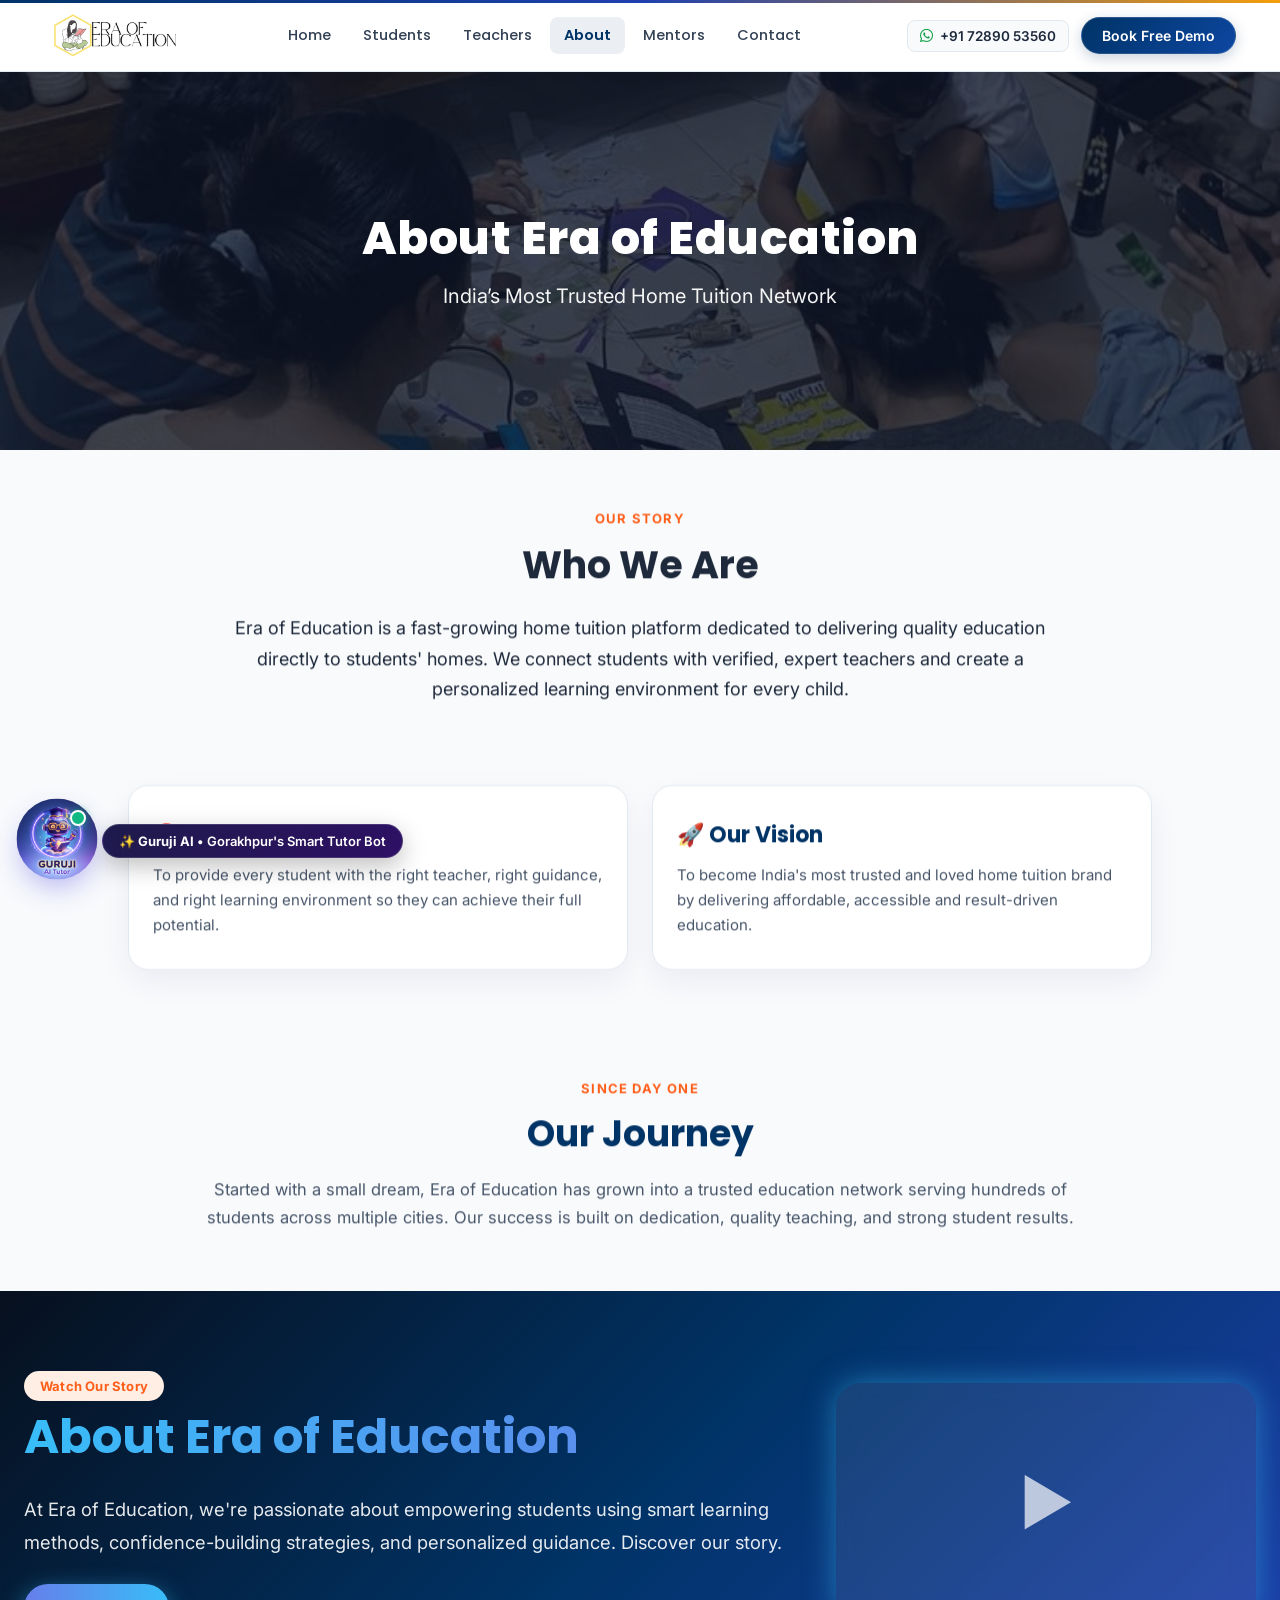
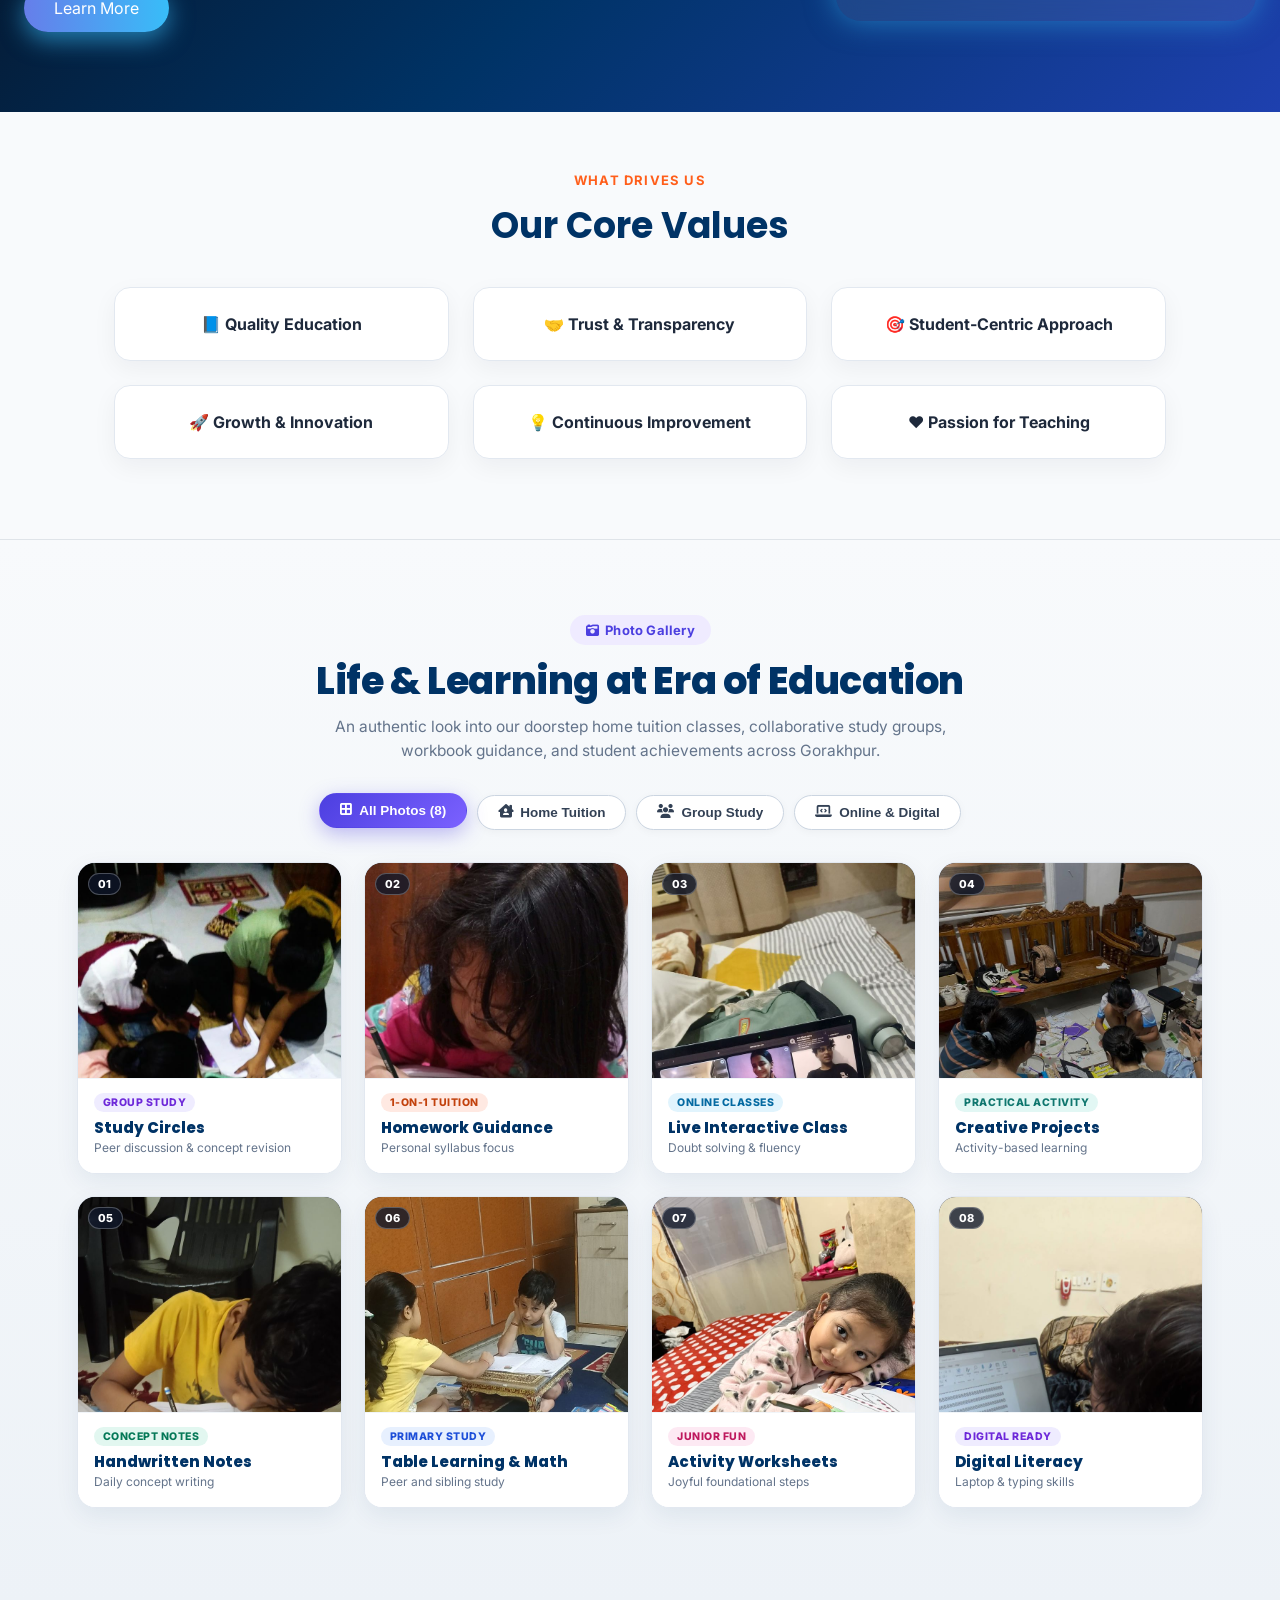
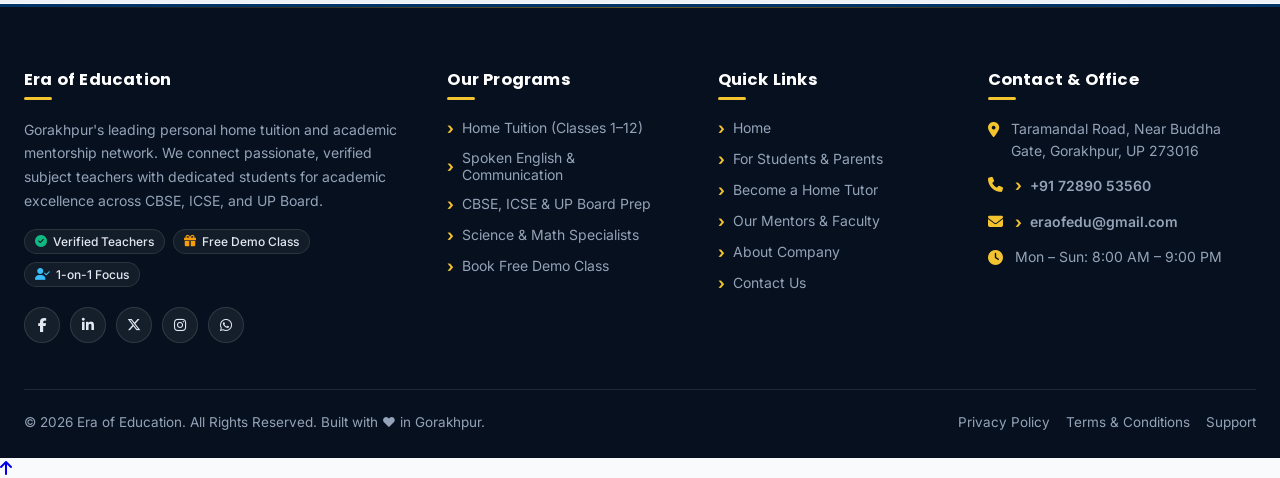
==== commit dadc7cce: "fix(mobile): resolve white blank space on scroll by securing reveal animations and overflow" ====
--- a/about.html
+++ b/about.html
@@ -47,9 +47,9 @@
   <link rel="preconnect" href="https://fonts.googleapis.com">
   <link rel="preconnect" href="https://fonts.gstatic.com" crossorigin>
   <link href="https://fonts.googleapis.com/css2?family=Poppins:wght@400;600;700;800&family=Inter:wght@400;500;600;700&display=swap" rel="stylesheet">
-  <link rel="stylesheet" href="css/theme.css?v=9.0">
-  <link rel="stylesheet" href="css/about.css?v=9.0">
-  <link rel="stylesheet" href="css/guruji.css?v=9.0">
+  <link rel="stylesheet" href="css/theme.css?v=9.1">
+  <link rel="stylesheet" href="css/about.css?v=9.1">
+  <link rel="stylesheet" href="css/guruji.css?v=9.1">
   <link rel="stylesheet" href="https://cdnjs.cloudflare.com/ajax/libs/font-awesome/6.5.0/css/all.min.css">
 
   <!-- JSON-LD Structured Data -->
@@ -1000,8 +1000,8 @@
 <a href="#" class="back-to-top">
   <i class="fa-solid fa-arrow-up"></i>
 </a>
-<script src="js/script.js?v=4.3"></script>
-<script src="js/guruji.js?v=4.3"></script>
+<script src="js/script.js?v=9.1"></script>
+<script src="js/guruji.js?v=9.1"></script>
 
 
 <script>
--- a/css/theme.css
+++ b/css/theme.css
@@ -37,8 +37,9 @@
   scroll-behavior: smooth;
   -webkit-text-size-adjust: 100%;
 }
-html, body {
+body {
   max-width: 100%;
+  width: 100%;
   overflow-x: hidden;
 }
 * { box-sizing: border-box; }
@@ -421,12 +422,38 @@
 .btn-outline:hover{ background:rgba(255,255,255,0.15); transform:translateY(-3px); }
 
 /* ================= REVEAL ANIMATIONS ================= */
-.reveal{ opacity:0; transform:translateY(28px); transition:opacity .7s ease, transform .7s ease; }
-.reveal.show{ opacity:1; transform:translateY(0); }
-.reveal-delay-1.show{ transition-delay:.1s; }
-.reveal-delay-2.show{ transition-delay:.2s; }
-.reveal-delay-3.show{ transition-delay:.3s; }
-.reveal-delay-4.show{ transition-delay:.4s; }
+.reveal {
+  opacity: 0;
+  transform: translateY(22px);
+  transition: opacity .5s cubic-bezier(0.16, 1, 0.3, 1), transform .5s cubic-bezier(0.16, 1, 0.3, 1);
+  will-change: opacity, transform;
+}
+.reveal.show {
+  opacity: 1 !important;
+  transform: translateY(0) !important;
+}
+.reveal-delay-1.show { transition-delay: .08s; }
+.reveal-delay-2.show { transition-delay: .15s; }
+.reveal-delay-3.show { transition-delay: .22s; }
+.reveal-delay-4.show { transition-delay: .3s; }
+
+/* Mobile safety: on phones and small touch screens (<= 768px), disable initial opacity:0
+   so that content NEVER appears as blank white space during touch scrolling */
+@media (max-width: 768px) {
+  .reveal {
+    opacity: 1 !important;
+    transform: none !important;
+    transition: none !important;
+  }
+}
+
+@media (prefers-reduced-motion: reduce) {
+  .reveal {
+    opacity: 1 !important;
+    transform: none !important;
+    transition: none !important;
+  }
+}
 
 @keyframes floaty{ 0%,100%{ transform:translateY(0);} 50%{ transform:translateY(-12px);} }
 .float{ animation:floaty 4s ease-in-out infinite; }
--- a/css/about.css
+++ b/css/about.css
@@ -70,22 +70,36 @@
 /* STATS */
 .stats {
   display: grid;
-  grid-template-columns: repeat(auto-fit,minmax(200px,1fr));
-  gap: 30px;
-  padding: 60px 10%;
+  grid-template-columns: repeat(auto-fit, minmax(200px, 1fr));
+  gap: 20px;
+  padding: 60px 8%;
   background: linear-gradient(135deg,#007bff,#00c6ff);
   color: white;
   text-align: center;
 }
 
+@media (max-width: 700px) {
+  .stats {
+    grid-template-columns: repeat(2, 1fr);
+    gap: 12px;
+    padding: 36px 16px;
+  }
+}
+
+@media (max-width: 380px) {
+  .stats {
+    grid-template-columns: 1fr;
+  }
+}
+
 .stat-card {
   background: rgba(255,255,255,0.15);
-  padding: 30px;
+  padding: 24px 16px;
   border-radius: 20px;
 }
 
 .stat-card h3 {
-  font-size: 42px;
+  font-size: clamp(30px, 6vw, 42px);
   margin-bottom: 10px;
 }
 
@@ -93,8 +107,8 @@
 .mission-vision {
   display: flex;
   justify-content: center;
-  gap: 32px;
-  padding: 50px 24px;
+  gap: 24px;
+  padding: 50px 20px;
   max-width: 1100px;
   margin: 0 auto;
   flex-wrap: wrap;
@@ -102,13 +116,15 @@
 
 .mv-box {
   background: #ffffff;
-  padding: 36px 30px;
-  flex: 1 1 380px;
+  padding: 32px 24px;
+  flex: 1 1 280px;
+  min-width: 0;
   max-width: 500px;
   border-radius: 20px;
   box-shadow: 0 12px 32px rgba(27, 20, 100, 0.06);
   border: 1px solid #e2e8f0;
   transition: transform 0.3s ease, box-shadow 0.3s ease;
+  box-sizing: border-box;
 }
 
 .mv-box:hover {
@@ -288,9 +304,13 @@
 }
 
 .video-wrapper {
+  position: relative;
   width: 100%;
-  height: 480px;
+  max-width: 760px;
+  margin: 0 auto;
+  border-radius: 16px;
   overflow: hidden;
+  aspect-ratio: 16 / 9;
 }
 
 .video-wrapper iframe {
@@ -317,8 +337,10 @@
     flex-direction: column;
     text-align: center;
   }
-  .video-wrapper {
-    height: 380px;
+  .video-card {
+    opacity: 1 !important;
+    transform: none !important;
+    animation: none !important;
   }
 }
 
